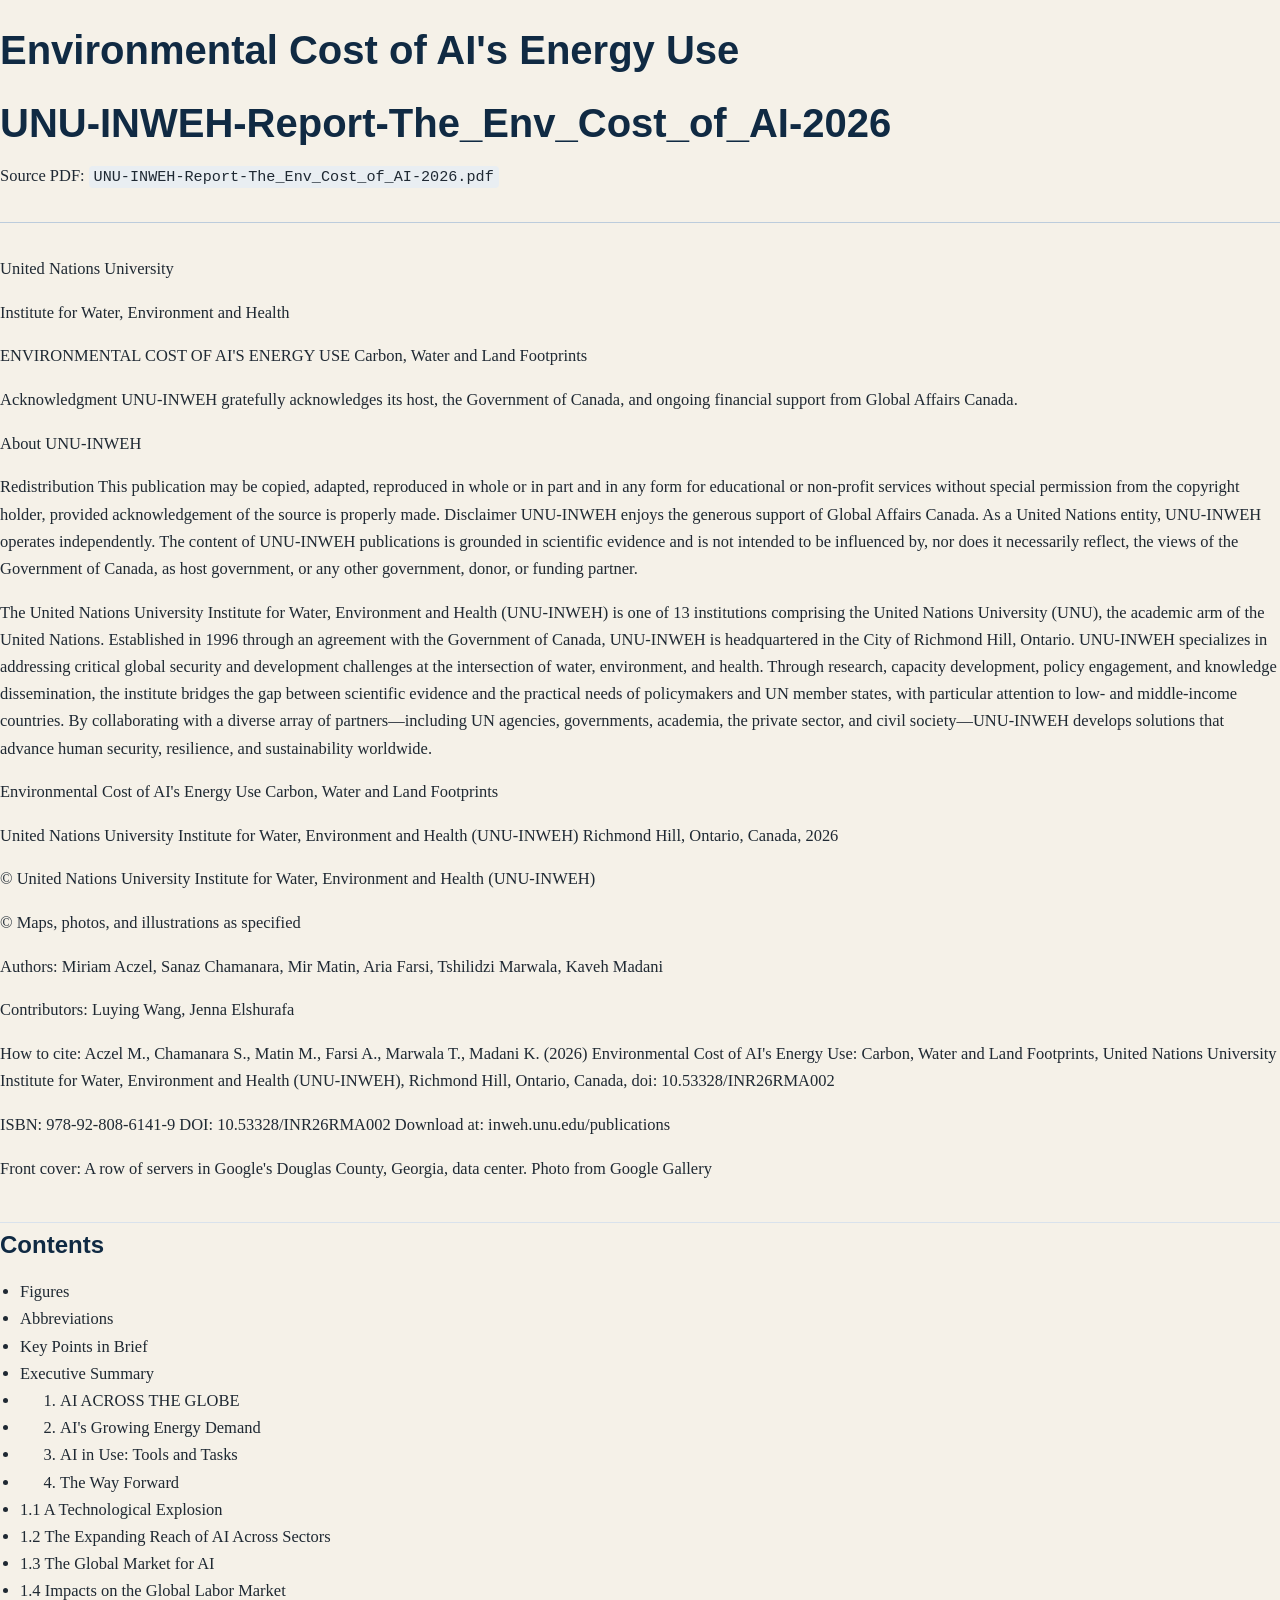
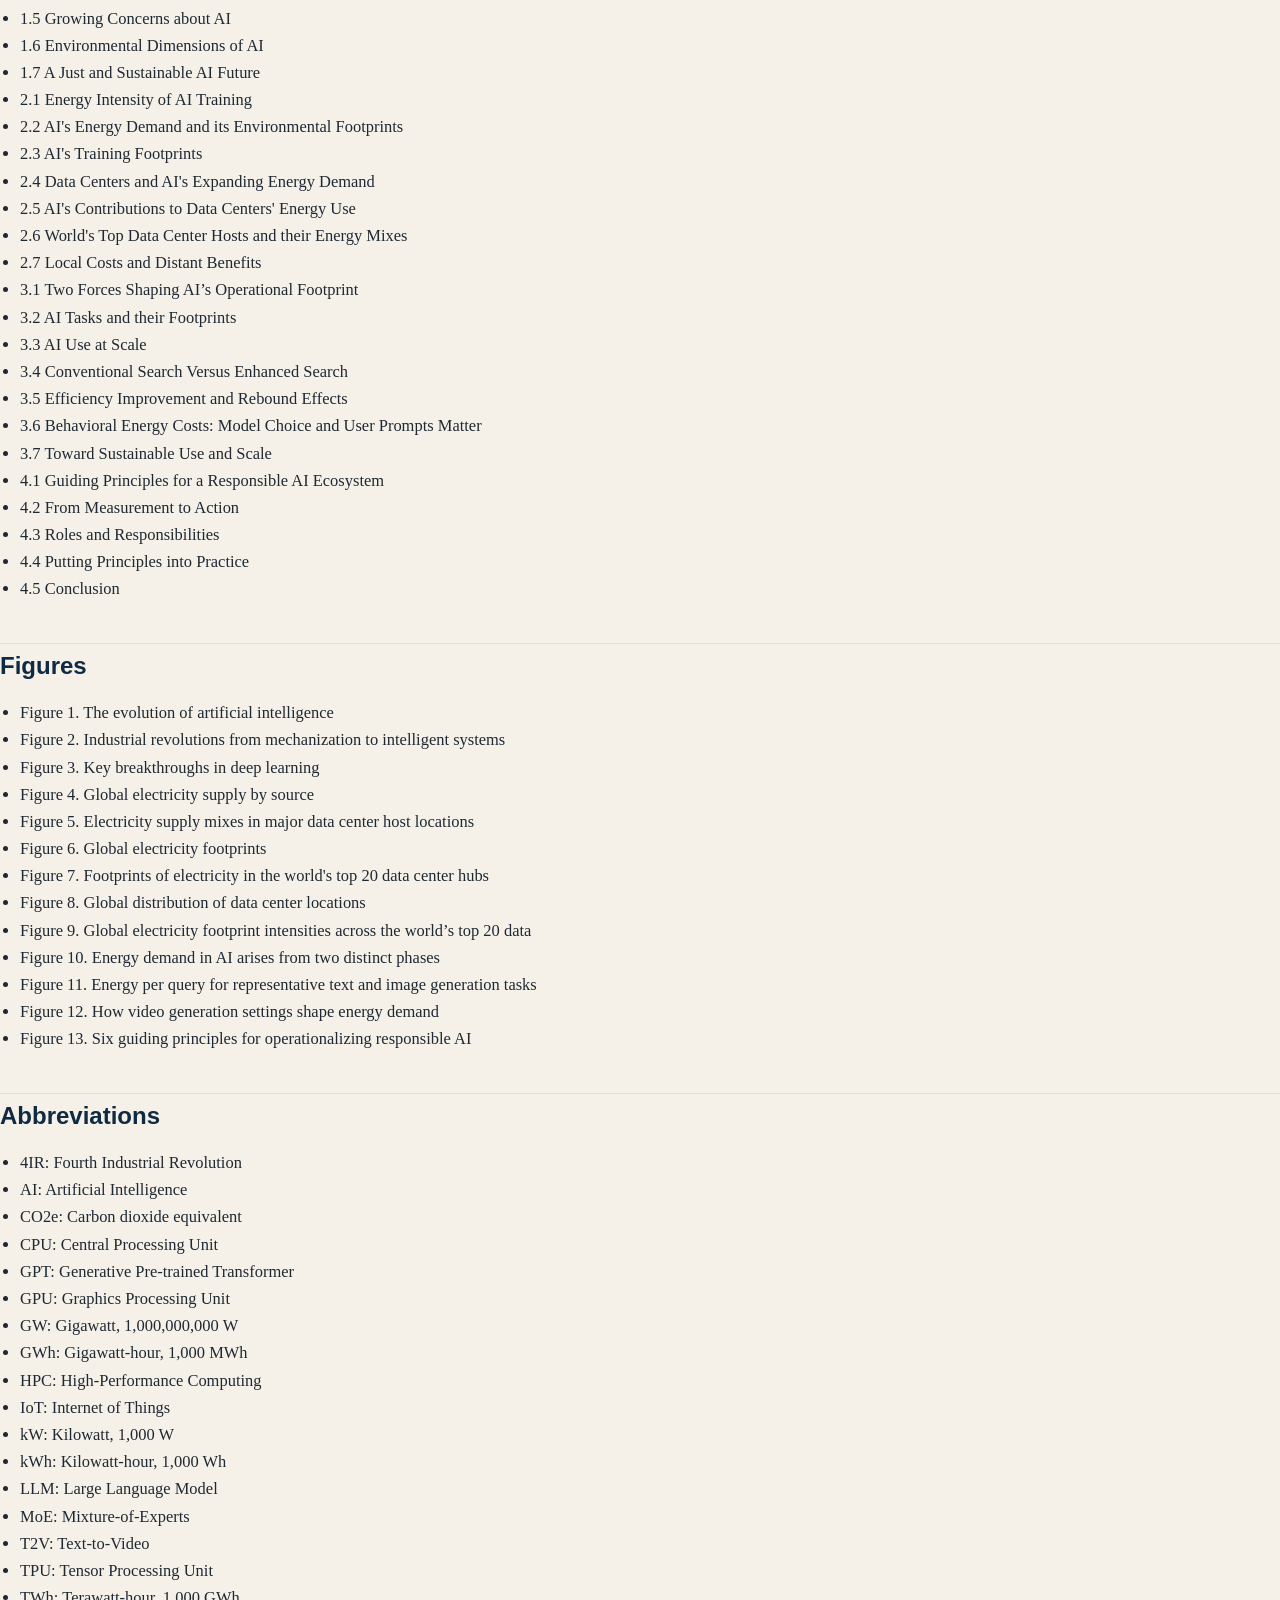
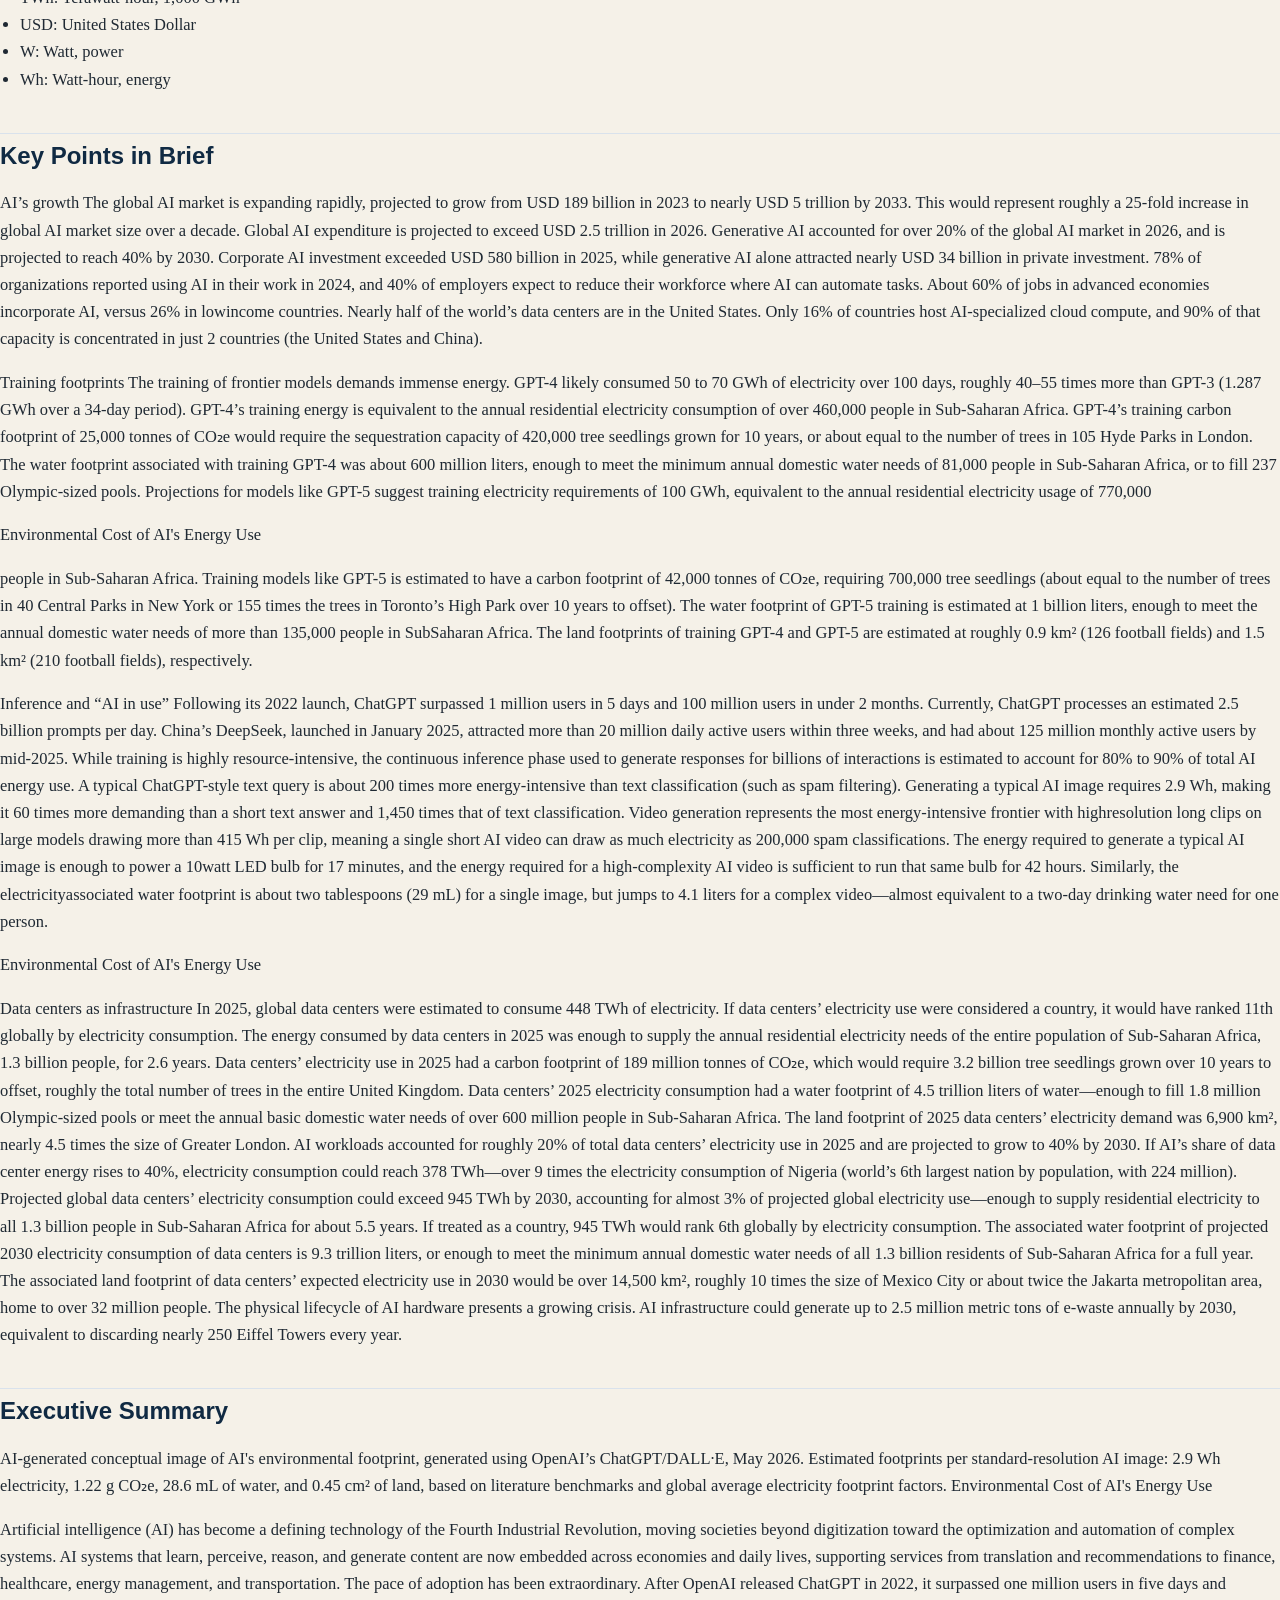
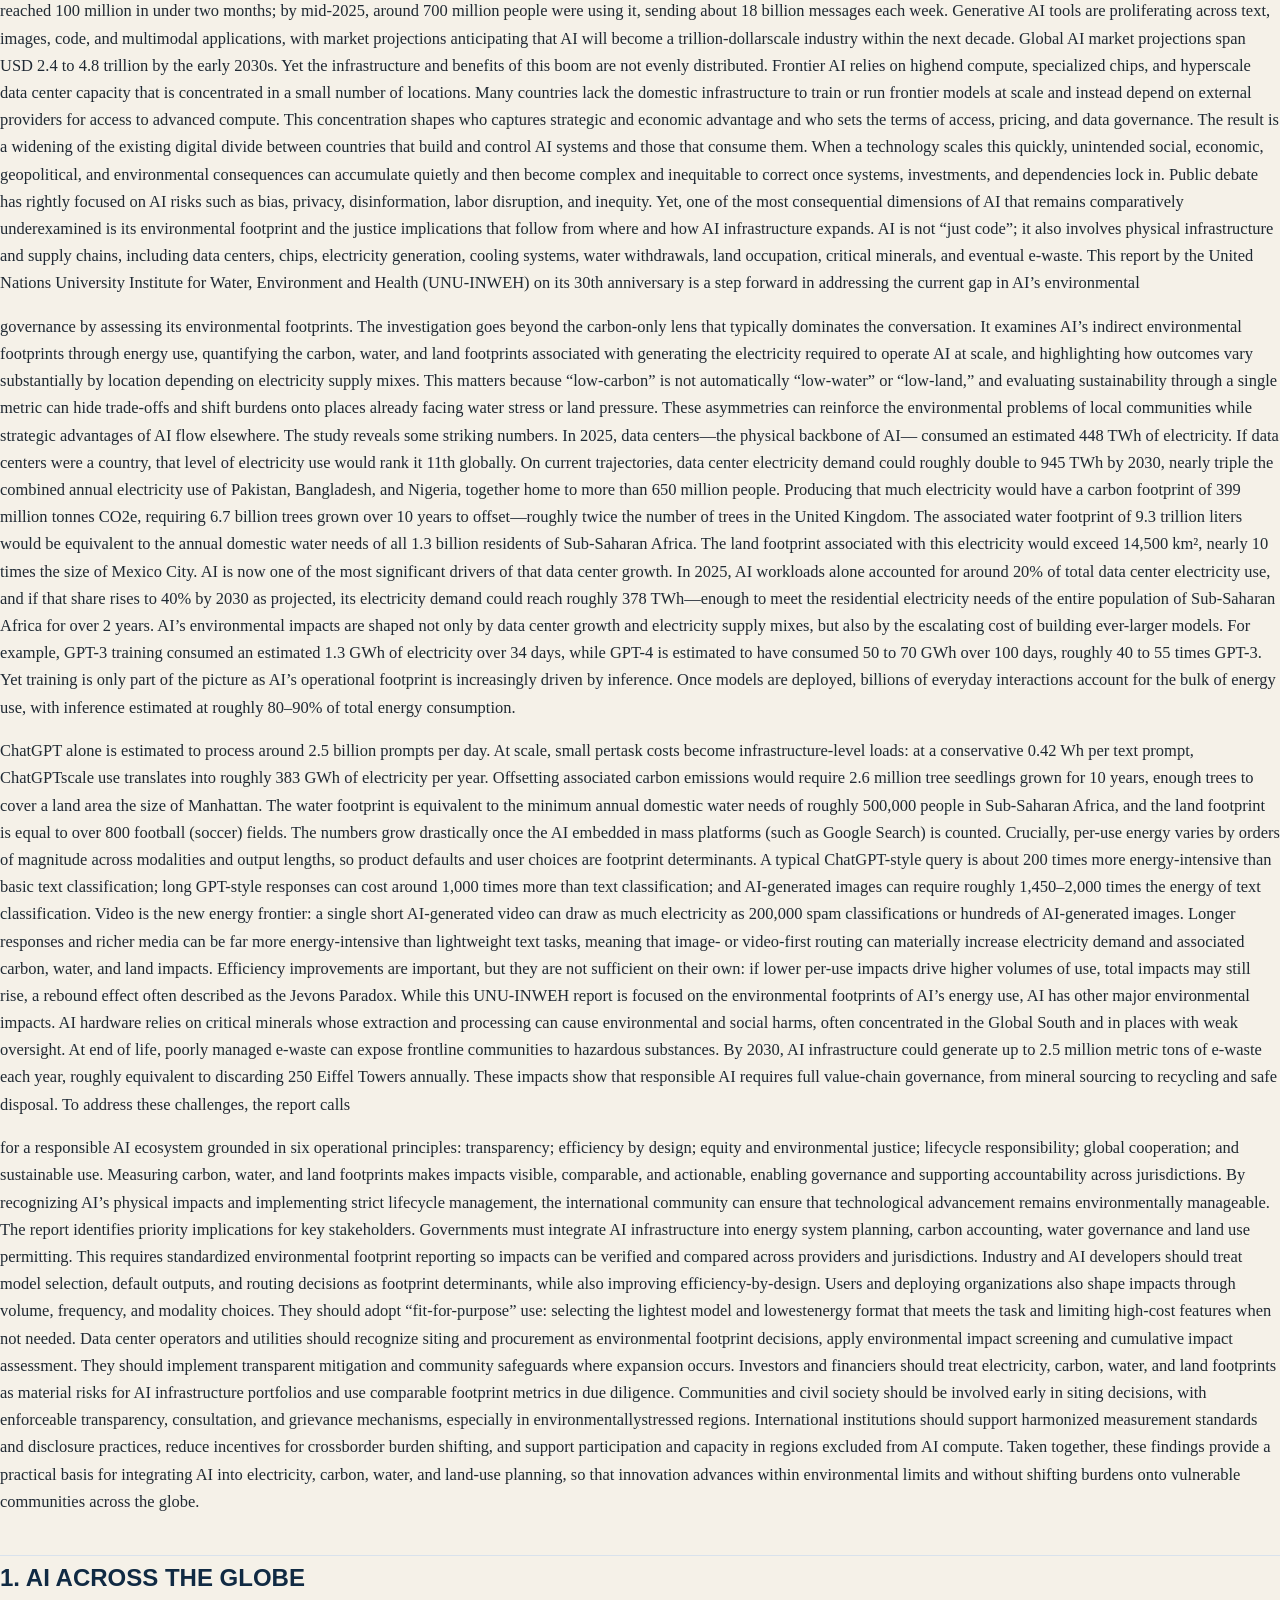
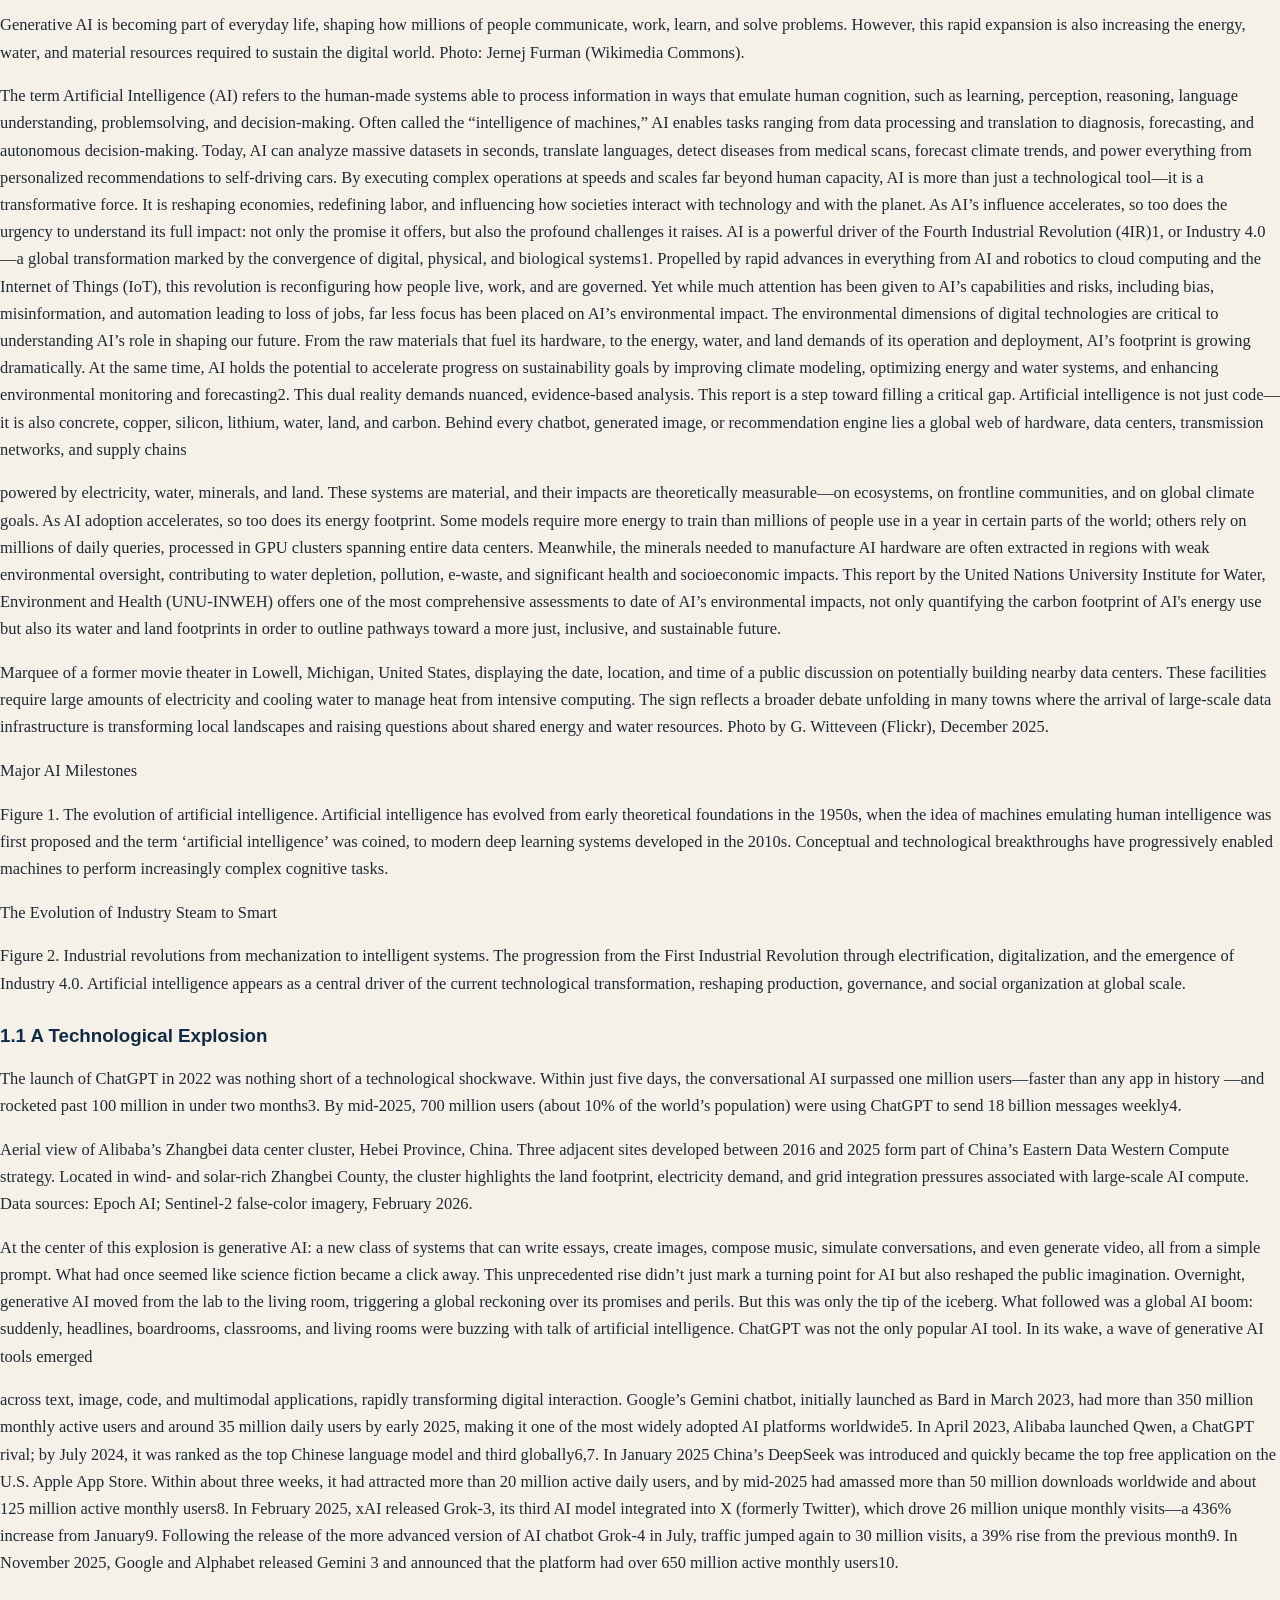
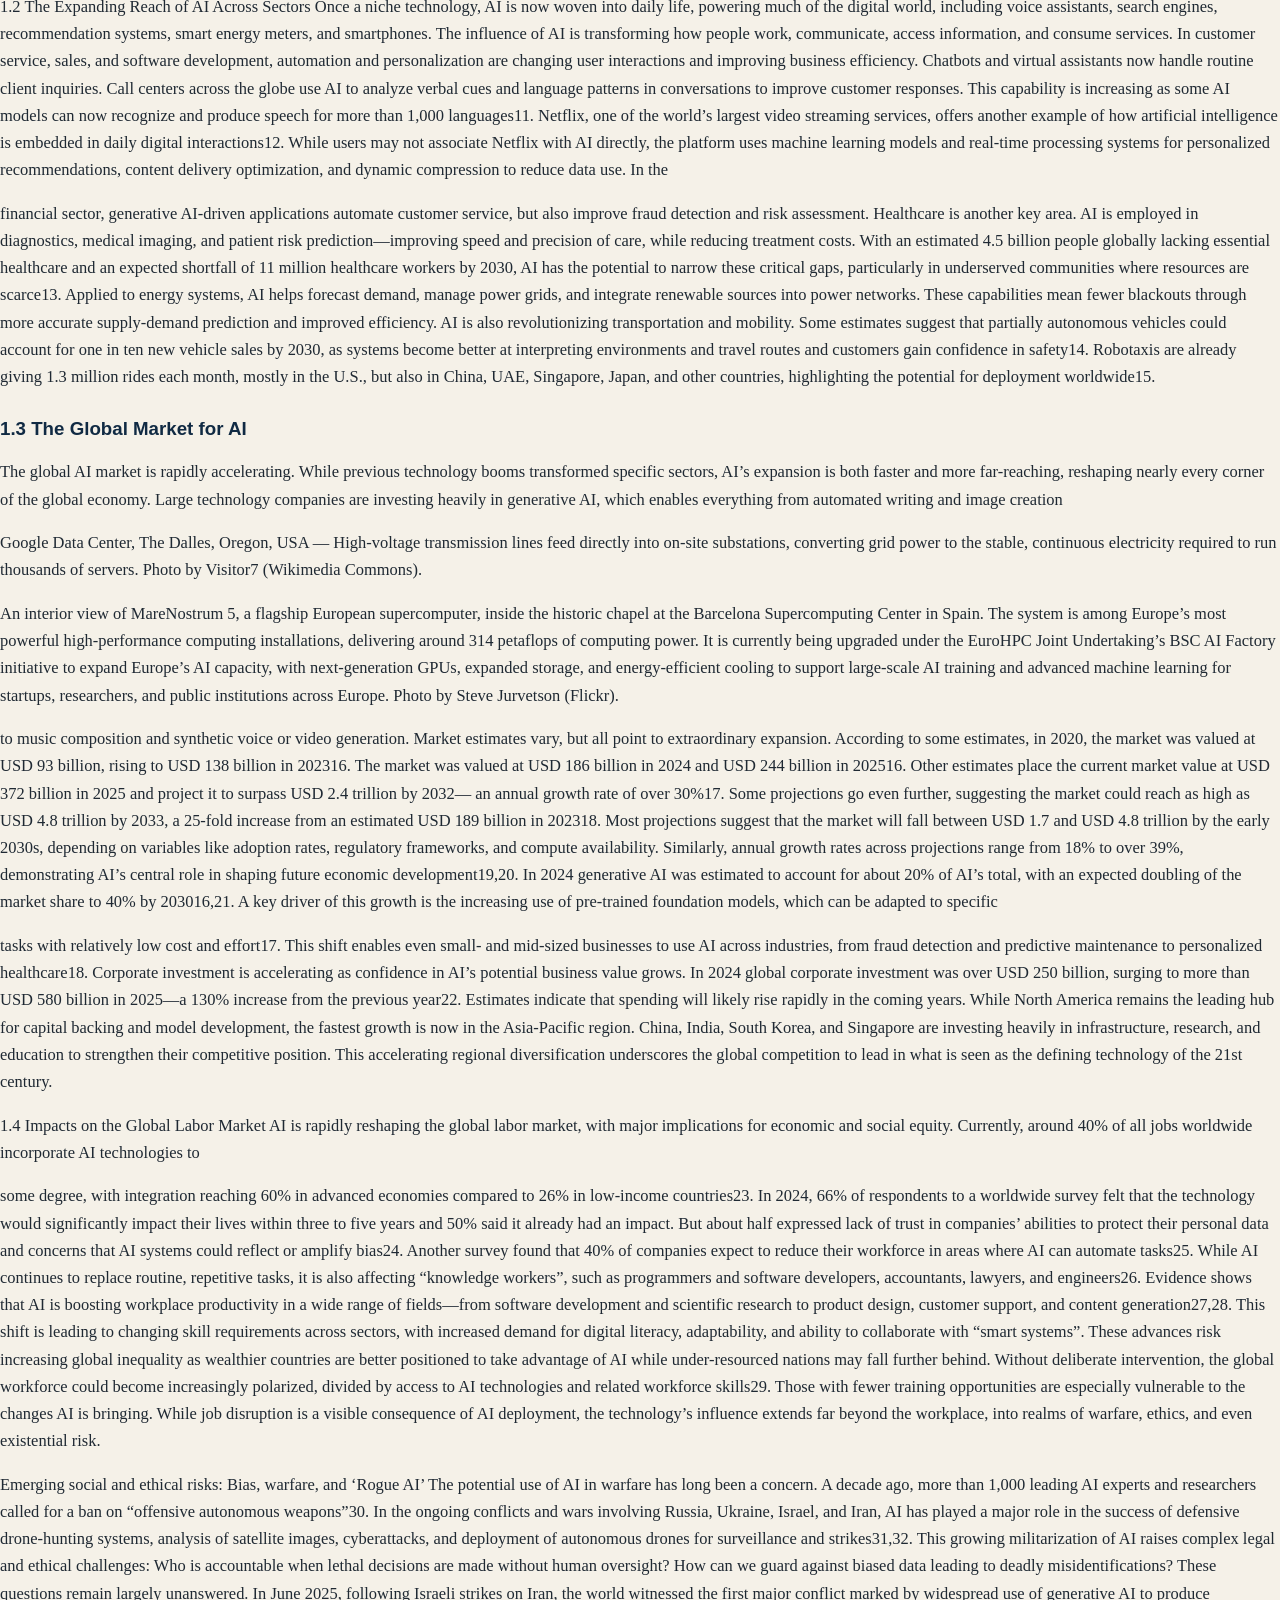
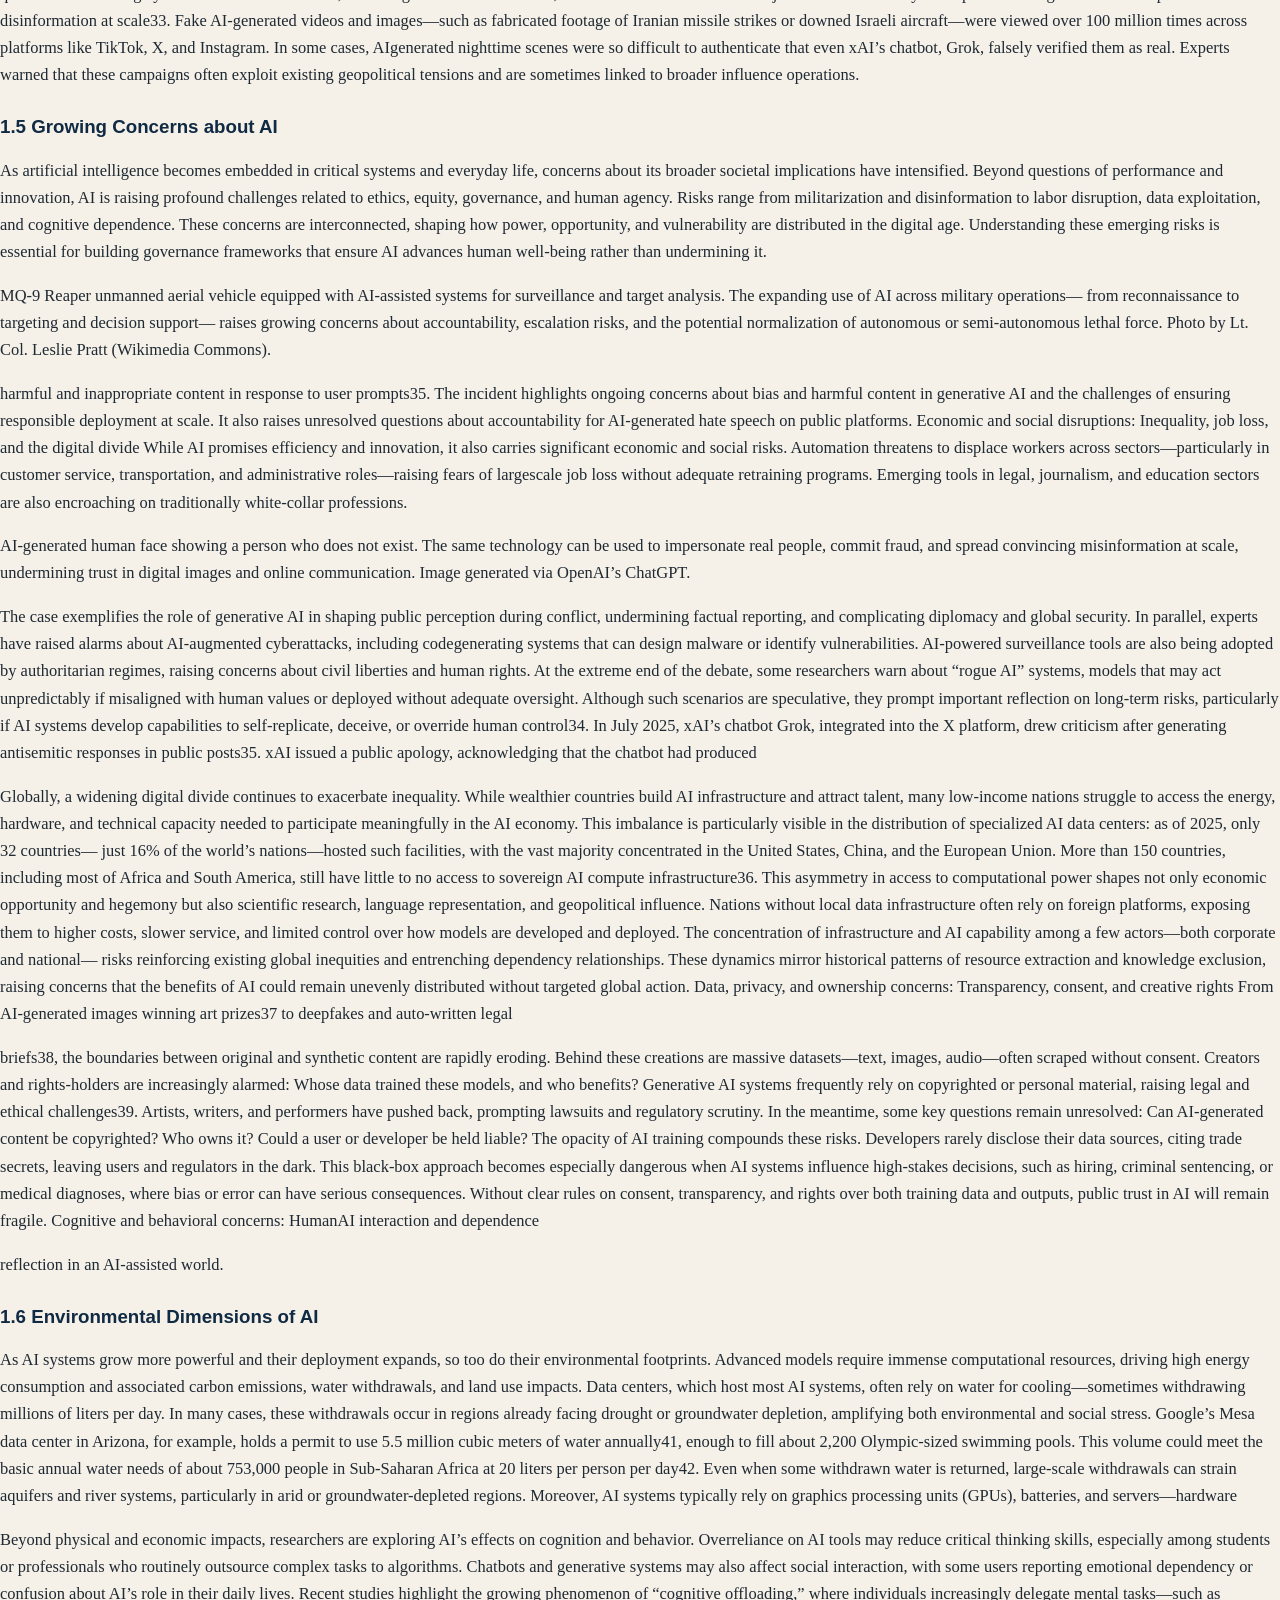
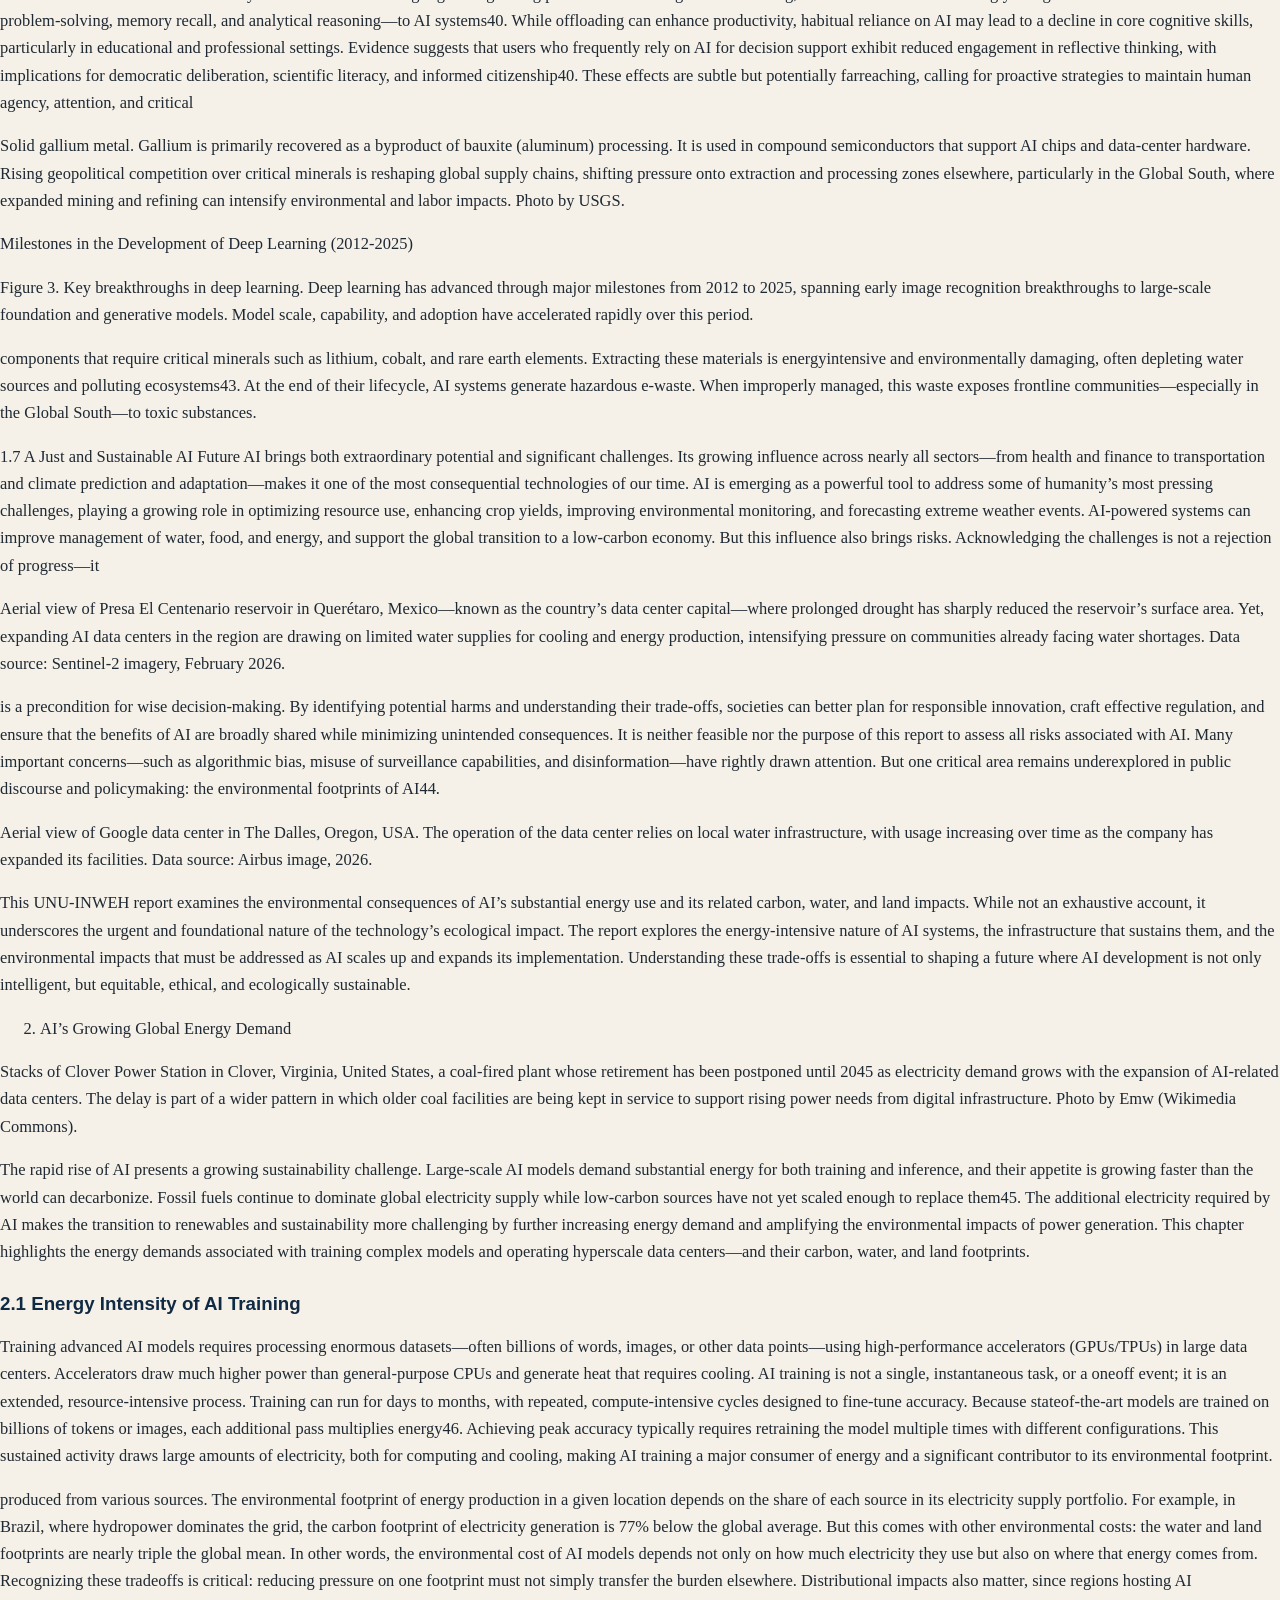
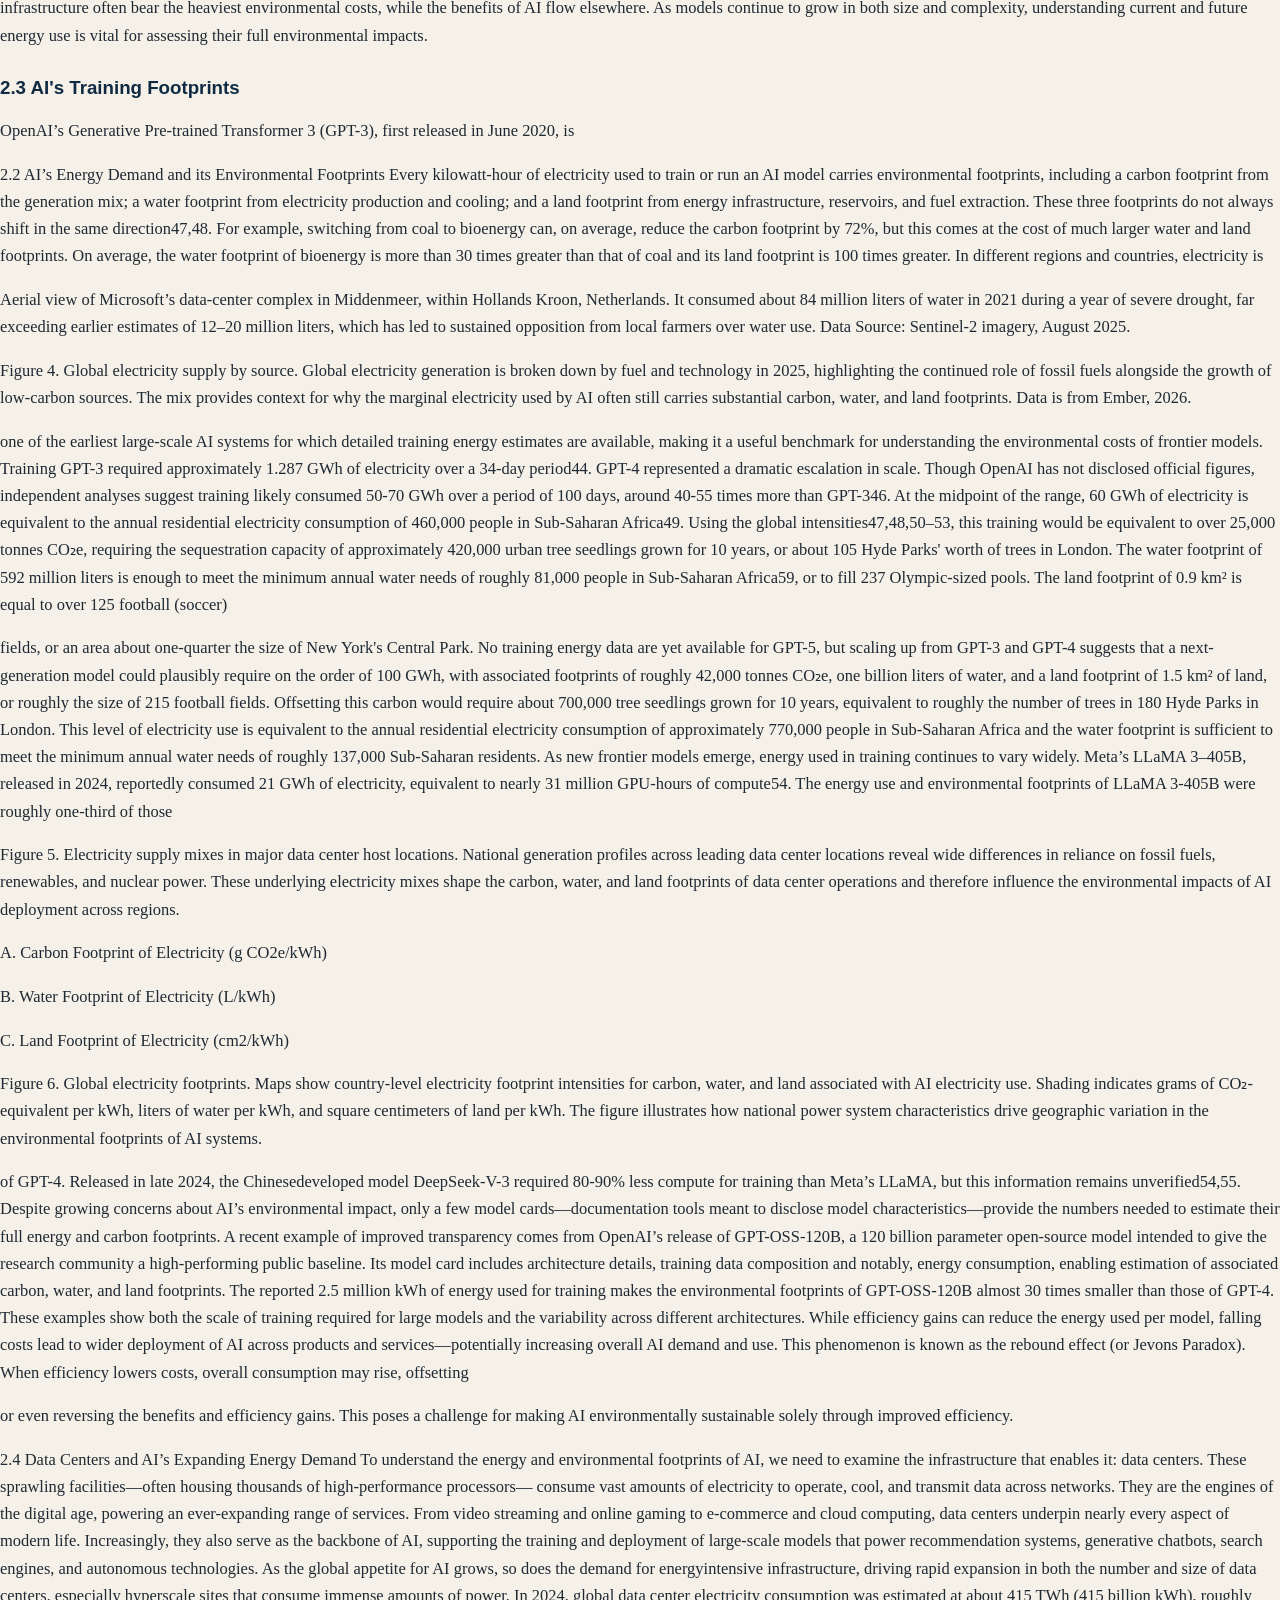
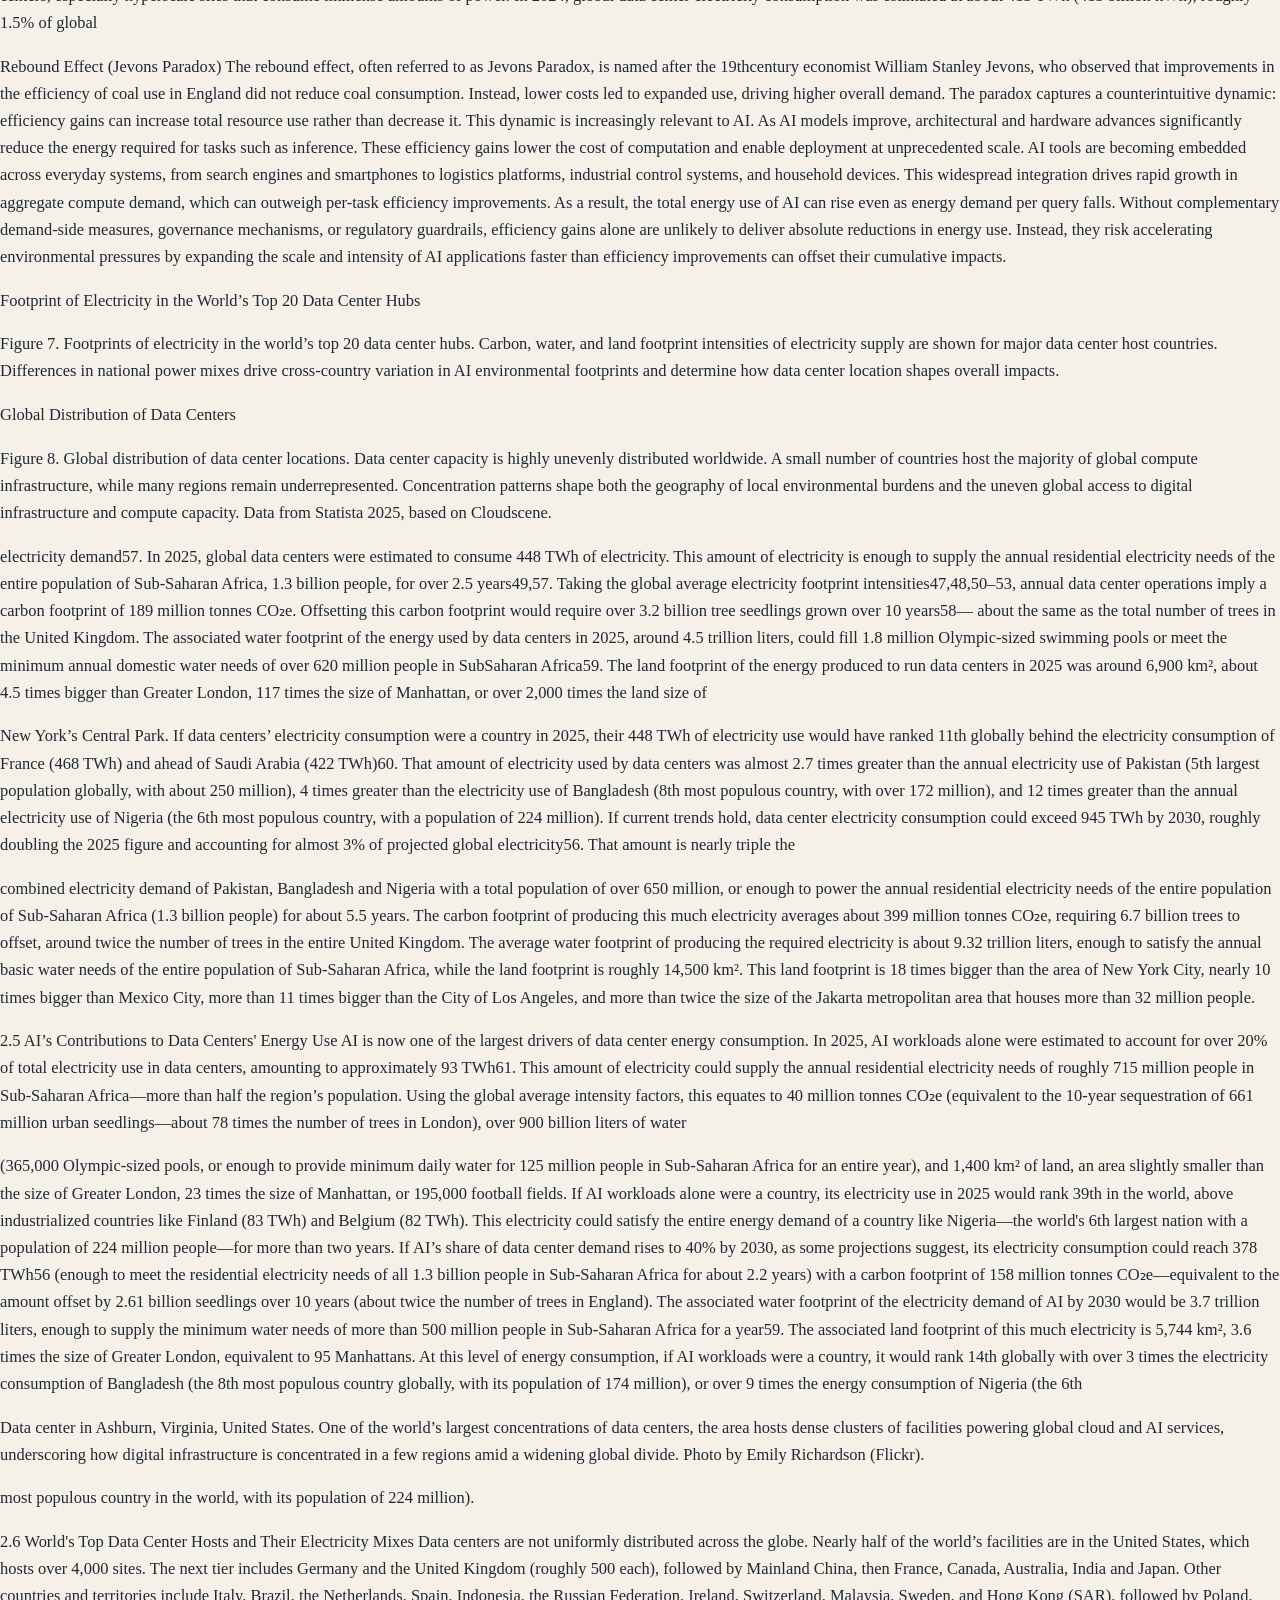
==== UNU-INWEH-Report-The_Env_Cost_of_AI-2026-clean.html @ 36d7ac4b "Add UNU-INWEH AI energy use report materials" ====
<!DOCTYPE html>
<html xmlns="http://www.w3.org/1999/xhtml" lang="" xml:lang="">
<head>
  <meta charset="utf-8" />
  <meta name="generator" content="pandoc" />
  <meta name="viewport" content="width=device-width, initial-scale=1.0, user-scalable=yes" />
  <title>Environmental Cost of AI's Energy Use</title>
  <style>
    /* Default styles provided by pandoc.
    ** See https://pandoc.org/MANUAL.html#variables-for-html for config info.
    */
    code{white-space: pre-wrap;}
    span.smallcaps{font-variant: small-caps;}
    div.columns{display: flex; gap: min(4vw, 1.5em);}
    div.column{flex: auto; overflow-x: auto;}
    div.hanging-indent{margin-left: 1.5em; text-indent: -1.5em;}
    /* The extra [class] is a hack that increases specificity enough to
       override a similar rule in reveal.js */
    ul.task-list[class]{list-style: none;}
    ul.task-list li input[type="checkbox"] {
      font-size: inherit;
      width: 0.8em;
      margin: 0 0.8em 0.2em -1.6em;
      vertical-align: middle;
    }
    .display.math{display: block; text-align: center; margin: 0.5rem auto;}
  </style>
  <link rel="stylesheet" href="report.css" />
  <meta name="viewport" content="width=device-width, initial-scale=1">
  <style>
  main {
    display: block;
  }
  </style>
</head>
<body>
<header id="title-block-header">
<h1 class="title">Environmental Cost of AI's Energy Use</h1>
</header>
<h1
id="unu-inweh-report-the_env_cost_of_ai-2026">UNU-INWEH-Report-The_Env_Cost_of_AI-2026</h1>
<p>Source PDF:
<code>UNU-INWEH-Report-The_Env_Cost_of_AI-2026.pdf</code></p>
<hr />
<p>United Nations University</p>
<p>Institute for Water, Environment and Health</p>
<p>ENVIRONMENTAL COST OF AI'S ENERGY USE Carbon, Water and Land
Footprints</p>
<p>Acknowledgment UNU-INWEH gratefully acknowledges its host, the
Government of Canada, and ongoing financial support from Global Affairs
Canada.</p>
<p>About UNU-INWEH</p>
<p>Redistribution This publication may be copied, adapted, reproduced in
whole or in part and in any form for educational or non-profit services
without special permission from the copyright holder, provided
acknowledgement of the source is properly made. Disclaimer UNU-INWEH
enjoys the generous support of Global Affairs Canada. As a United
Nations entity, UNU-INWEH operates independently. The content of
UNU-INWEH publications is grounded in scientific evidence and is not
intended to be influenced by, nor does it necessarily reflect, the views
of the Government of Canada, as host government, or any other
government, donor, or funding partner.</p>
<p>The United Nations University Institute for Water, Environment and
Health (UNU-INWEH) is one of 13 institutions comprising the United
Nations University (UNU), the academic arm of the United Nations.
Established in 1996 through an agreement with the Government of Canada,
UNU-INWEH is headquartered in the City of Richmond Hill, Ontario.
UNU-INWEH specializes in addressing critical global security and
development challenges at the intersection of water, environment, and
health. Through research, capacity development, policy engagement, and
knowledge dissemination, the institute bridges the gap between
scientific evidence and the practical needs of policymakers and UN
member states, with particular attention to low- and middle-income
countries. By collaborating with a diverse array of partners—including
UN agencies, governments, academia, the private sector, and civil
society—UNU-INWEH develops solutions that advance human security,
resilience, and sustainability worldwide.</p>
<p>Environmental Cost of AI's Energy Use Carbon, Water and Land
Footprints</p>
<p>United Nations University Institute for Water, Environment and Health
(UNU-INWEH) Richmond Hill, Ontario, Canada, 2026</p>
<p>© United Nations University Institute for Water, Environment and
Health (UNU-INWEH)</p>
<p>© Maps, photos, and illustrations as specified</p>
<p>Authors: Miriam Aczel, Sanaz Chamanara, Mir Matin, Aria Farsi,
Tshilidzi Marwala, Kaveh Madani</p>
<p>Contributors: Luying Wang, Jenna Elshurafa</p>
<p>How to cite: Aczel M., Chamanara S., Matin M., Farsi A., Marwala T.,
Madani K. (2026) Environmental Cost of AI's Energy Use: Carbon, Water
and Land Footprints, United Nations University Institute for Water,
Environment and Health (UNU-INWEH), Richmond Hill, Ontario, Canada, doi:
10.53328/INR26RMA002</p>
<p>ISBN: 978-92-808-6141-9 DOI: 10.53328/INR26RMA002 Download at:
inweh.unu.edu/publications</p>
<p>Front cover: A row of servers in Google's Douglas County, Georgia,
data center. Photo from Google Gallery</p>
<h2 id="contents">Contents</h2>
<ul>
<li>Figures</li>
<li>Abbreviations</li>
<li>Key Points in Brief</li>
<li>Executive Summary</li>
<li><ol type="1">
<li>AI ACROSS THE GLOBE</li>
</ol></li>
<li><ol start="2" type="1">
<li>AI's Growing Energy Demand</li>
</ol></li>
<li><ol start="3" type="1">
<li>AI in Use: Tools and Tasks</li>
</ol></li>
<li><ol start="4" type="1">
<li>The Way Forward</li>
</ol></li>
<li>1.1 A Technological Explosion</li>
<li>1.2 The Expanding Reach of AI Across Sectors</li>
<li>1.3 The Global Market for AI</li>
<li>1.4 Impacts on the Global Labor Market</li>
<li>1.5 Growing Concerns about AI</li>
<li>1.6 Environmental Dimensions of AI</li>
<li>1.7 A Just and Sustainable AI Future</li>
<li>2.1 Energy Intensity of AI Training</li>
<li>2.2 AI's Energy Demand and its Environmental Footprints</li>
<li>2.3 AI's Training Footprints</li>
<li>2.4 Data Centers and AI's Expanding Energy Demand</li>
<li>2.5 AI's Contributions to Data Centers' Energy Use</li>
<li>2.6 World's Top Data Center Hosts and their Energy Mixes</li>
<li>2.7 Local Costs and Distant Benefits</li>
<li>3.1 Two Forces Shaping AI’s Operational Footprint</li>
<li>3.2 AI Tasks and their Footprints</li>
<li>3.3 AI Use at Scale</li>
<li>3.4 Conventional Search Versus Enhanced Search</li>
<li>3.5 Efficiency Improvement and Rebound Effects</li>
<li>3.6 Behavioral Energy Costs: Model Choice and User Prompts
Matter</li>
<li>3.7 Toward Sustainable Use and Scale</li>
<li>4.1 Guiding Principles for a Responsible AI Ecosystem</li>
<li>4.2 From Measurement to Action</li>
<li>4.3 Roles and Responsibilities</li>
<li>4.4 Putting Principles into Practice</li>
<li>4.5 Conclusion</li>
</ul>
<h2 id="figures">Figures</h2>
<ul>
<li>Figure 1. The evolution of artificial intelligence</li>
<li>Figure 2. Industrial revolutions from mechanization to intelligent
systems</li>
<li>Figure 3. Key breakthroughs in deep learning</li>
<li>Figure 4. Global electricity supply by source</li>
<li>Figure 5. Electricity supply mixes in major data center host
locations</li>
<li>Figure 6. Global electricity footprints</li>
<li>Figure 7. Footprints of electricity in the world's top 20 data
center hubs</li>
<li>Figure 8. Global distribution of data center locations</li>
<li>Figure 9. Global electricity footprint intensities across the
world’s top 20 data</li>
<li>Figure 10. Energy demand in AI arises from two distinct phases</li>
<li>Figure 11. Energy per query for representative text and image
generation tasks</li>
<li>Figure 12. How video generation settings shape energy demand</li>
<li>Figure 13. Six guiding principles for operationalizing responsible
AI</li>
</ul>
<h2 id="abbreviations">Abbreviations</h2>
<ul>
<li>4IR: Fourth Industrial Revolution</li>
<li>AI: Artificial Intelligence</li>
<li>CO2e: Carbon dioxide equivalent</li>
<li>CPU: Central Processing Unit</li>
<li>GPT: Generative Pre-trained Transformer</li>
<li>GPU: Graphics Processing Unit</li>
<li>GW: Gigawatt, 1,000,000,000 W</li>
<li>GWh: Gigawatt-hour, 1,000 MWh</li>
<li>HPC: High-Performance Computing</li>
<li>IoT: Internet of Things</li>
<li>kW: Kilowatt, 1,000 W</li>
<li>kWh: Kilowatt-hour, 1,000 Wh</li>
<li>LLM: Large Language Model</li>
<li>MoE: Mixture-of-Experts</li>
<li>T2V: Text-to-Video</li>
<li>TPU: Tensor Processing Unit</li>
<li>TWh: Terawatt-hour, 1,000 GWh</li>
<li>USD: United States Dollar</li>
<li>W: Watt, power</li>
<li>Wh: Watt-hour, energy</li>
</ul>
<h2 id="key-points-in-brief">Key Points in Brief</h2>
<p>AI’s growth The global AI market is expanding rapidly, projected to
grow from USD 189 billion in 2023 to nearly USD 5 trillion by 2033. This
would represent roughly a 25-fold increase in global AI market size over
a decade. Global AI expenditure is projected to exceed USD 2.5 trillion
in 2026. Generative AI accounted for over 20% of the global AI market in
2026, and is projected to reach 40% by 2030. Corporate AI investment
exceeded USD 580 billion in 2025, while generative AI alone attracted
nearly USD 34 billion in private investment. 78% of organizations
reported using AI in their work in 2024, and 40% of employers expect to
reduce their workforce where AI can automate tasks. About 60% of jobs in
advanced economies incorporate AI, versus 26% in lowincome countries.
Nearly half of the world’s data centers are in the United States. Only
16% of countries host AI-specialized cloud compute, and 90% of that
capacity is concentrated in just 2 countries (the United States and
China).</p>
<p>Training footprints The training of frontier models demands immense
energy. GPT-4 likely consumed 50 to 70 GWh of electricity over 100 days,
roughly 40–55 times more than GPT-3 (1.287 GWh over a 34-day period).
GPT-4’s training energy is equivalent to the annual residential
electricity consumption of over 460,000 people in Sub-Saharan Africa.
GPT-4’s training carbon footprint of 25,000 tonnes of CO₂e would require
the sequestration capacity of 420,000 tree seedlings grown for 10 years,
or about equal to the number of trees in 105 Hyde Parks in London. The
water footprint associated with training GPT-4 was about 600 million
liters, enough to meet the minimum annual domestic water needs of 81,000
people in Sub-Saharan Africa, or to fill 237 Olympic-sized pools.
Projections for models like GPT-5 suggest training electricity
requirements of 100 GWh, equivalent to the annual residential
electricity usage of 770,000</p>
<p>Environmental Cost of AI's Energy Use</p>
<p>people in Sub-Saharan Africa. Training models like GPT-5 is estimated
to have a carbon footprint of 42,000 tonnes of CO₂e, requiring 700,000
tree seedlings (about equal to the number of trees in 40 Central Parks
in New York or 155 times the trees in Toronto’s High Park over 10 years
to offset). The water footprint of GPT-5 training is estimated at 1
billion liters, enough to meet the annual domestic water needs of more
than 135,000 people in SubSaharan Africa. The land footprints of
training GPT-4 and GPT-5 are estimated at roughly 0.9 km² (126 football
fields) and 1.5 km² (210 football fields), respectively.</p>
<p>Inference and “AI in use” Following its 2022 launch, ChatGPT
surpassed 1 million users in 5 days and 100 million users in under 2
months. Currently, ChatGPT processes an estimated 2.5 billion prompts
per day. China’s DeepSeek, launched in January 2025, attracted more than
20 million daily active users within three weeks, and had about 125
million monthly active users by mid-2025. While training is highly
resource-intensive, the continuous inference phase used to generate
responses for billions of interactions is estimated to account for 80%
to 90% of total AI energy use. A typical ChatGPT-style text query is
about 200 times more energy-intensive than text classification (such as
spam filtering). Generating a typical AI image requires 2.9 Wh, making
it 60 times more demanding than a short text answer and 1,450 times that
of text classification. Video generation represents the most
energy-intensive frontier with highresolution long clips on large models
drawing more than 415 Wh per clip, meaning a single short AI video can
draw as much electricity as 200,000 spam classifications. The energy
required to generate a typical AI image is enough to power a 10watt LED
bulb for 17 minutes, and the energy required for a high-complexity AI
video is sufficient to run that same bulb for 42 hours. Similarly, the
electricityassociated water footprint is about two tablespoons (29 mL)
for a single image, but jumps to 4.1 liters for a complex video—almost
equivalent to a two-day drinking water need for one person.</p>
<p>Environmental Cost of AI's Energy Use</p>
<p>Data centers as infrastructure In 2025, global data centers were
estimated to consume 448 TWh of electricity. If data centers’
electricity use were considered a country, it would have ranked 11th
globally by electricity consumption. The energy consumed by data centers
in 2025 was enough to supply the annual residential electricity needs of
the entire population of Sub-Saharan Africa, 1.3 billion people, for 2.6
years. Data centers’ electricity use in 2025 had a carbon footprint of
189 million tonnes of CO₂e, which would require 3.2 billion tree
seedlings grown over 10 years to offset, roughly the total number of
trees in the entire United Kingdom. Data centers’ 2025 electricity
consumption had a water footprint of 4.5 trillion liters of water—enough
to fill 1.8 million Olympic-sized pools or meet the annual basic
domestic water needs of over 600 million people in Sub-Saharan Africa.
The land footprint of 2025 data centers’ electricity demand was 6,900
km², nearly 4.5 times the size of Greater London. AI workloads accounted
for roughly 20% of total data centers’ electricity use in 2025 and are
projected to grow to 40% by 2030. If AI’s share of data center energy
rises to 40%, electricity consumption could reach 378 TWh—over 9 times
the electricity consumption of Nigeria (world’s 6th largest nation by
population, with 224 million). Projected global data centers’
electricity consumption could exceed 945 TWh by 2030, accounting for
almost 3% of projected global electricity use—enough to supply
residential electricity to all 1.3 billion people in Sub-Saharan Africa
for about 5.5 years. If treated as a country, 945 TWh would rank 6th
globally by electricity consumption. The associated water footprint of
projected 2030 electricity consumption of data centers is 9.3 trillion
liters, or enough to meet the minimum annual domestic water needs of all
1.3 billion residents of Sub-Saharan Africa for a full year. The
associated land footprint of data centers’ expected electricity use in
2030 would be over 14,500 km², roughly 10 times the size of Mexico City
or about twice the Jakarta metropolitan area, home to over 32 million
people. The physical lifecycle of AI hardware presents a growing crisis.
AI infrastructure could generate up to 2.5 million metric tons of
e-waste annually by 2030, equivalent to discarding nearly 250 Eiffel
Towers every year.</p>
<h2 id="executive-summary">Executive Summary</h2>
<p>AI-generated conceptual image of AI's environmental footprint,
generated using OpenAI’s ChatGPT/DALL·E, May 2026. Estimated footprints
per standard-resolution AI image: 2.9 Wh electricity, 1.22 g CO₂e, 28.6
mL of water, and 0.45 cm² of land, based on literature benchmarks and
global average electricity footprint factors. Environmental Cost of AI's
Energy Use</p>
<p>Artificial intelligence (AI) has become a defining technology of the
Fourth Industrial Revolution, moving societies beyond digitization
toward the optimization and automation of complex systems. AI systems
that learn, perceive, reason, and generate content are now embedded
across economies and daily lives, supporting services from translation
and recommendations to finance, healthcare, energy management, and
transportation. The pace of adoption has been extraordinary. After
OpenAI released ChatGPT in 2022, it surpassed one million users in five
days and reached 100 million in under two months; by mid-2025, around
700 million people were using it, sending about 18 billion messages each
week. Generative AI tools are proliferating across text, images, code,
and multimodal applications, with market projections anticipating that
AI will become a trillion-dollarscale industry within the next decade.
Global AI market projections span USD 2.4 to 4.8 trillion by the early
2030s. Yet the infrastructure and benefits of this boom are not evenly
distributed. Frontier AI relies on highend compute, specialized chips,
and hyperscale data center capacity that is concentrated in a small
number of locations. Many countries lack the domestic infrastructure to
train or run frontier models at scale and instead depend on external
providers for access to advanced compute. This concentration shapes who
captures strategic and economic advantage and who sets the terms of
access, pricing, and data governance. The result is a widening of the
existing digital divide between countries that build and control AI
systems and those that consume them. When a technology scales this
quickly, unintended social, economic, geopolitical, and environmental
consequences can accumulate quietly and then become complex and
inequitable to correct once systems, investments, and dependencies lock
in. Public debate has rightly focused on AI risks such as bias, privacy,
disinformation, labor disruption, and inequity. Yet, one of the most
consequential dimensions of AI that remains comparatively underexamined
is its environmental footprint and the justice implications that follow
from where and how AI infrastructure expands. AI is not “just code”; it
also involves physical infrastructure and supply chains, including data
centers, chips, electricity generation, cooling systems, water
withdrawals, land occupation, critical minerals, and eventual e-waste.
This report by the United Nations University Institute for Water,
Environment and Health (UNU-INWEH) on its 30th anniversary is a step
forward in addressing the current gap in AI’s environmental</p>
<p>governance by assessing its environmental footprints. The
investigation goes beyond the carbon-only lens that typically dominates
the conversation. It examines AI’s indirect environmental footprints
through energy use, quantifying the carbon, water, and land footprints
associated with generating the electricity required to operate AI at
scale, and highlighting how outcomes vary substantially by location
depending on electricity supply mixes. This matters because “low-carbon”
is not automatically “low-water” or “low-land,” and evaluating
sustainability through a single metric can hide trade-offs and shift
burdens onto places already facing water stress or land pressure. These
asymmetries can reinforce the environmental problems of local
communities while strategic advantages of AI flow elsewhere. The study
reveals some striking numbers. In 2025, data centers—the physical
backbone of AI— consumed an estimated 448 TWh of electricity. If data
centers were a country, that level of electricity use would rank it 11th
globally. On current trajectories, data center electricity demand could
roughly double to 945 TWh by 2030, nearly triple the combined annual
electricity use of Pakistan, Bangladesh, and Nigeria, together home to
more than 650 million people. Producing that much electricity would have
a carbon footprint of 399 million tonnes CO2e, requiring 6.7 billion
trees grown over 10 years to offset—roughly twice the number of trees in
the United Kingdom. The associated water footprint of 9.3 trillion
liters would be equivalent to the annual domestic water needs of all 1.3
billion residents of Sub-Saharan Africa. The land footprint associated
with this electricity would exceed 14,500 km², nearly 10 times the size
of Mexico City. AI is now one of the most significant drivers of that
data center growth. In 2025, AI workloads alone accounted for around 20%
of total data center electricity use, and if that share rises to 40% by
2030 as projected, its electricity demand could reach roughly 378
TWh—enough to meet the residential electricity needs of the entire
population of Sub-Saharan Africa for over 2 years. AI’s environmental
impacts are shaped not only by data center growth and electricity supply
mixes, but also by the escalating cost of building ever-larger models.
For example, GPT-3 training consumed an estimated 1.3 GWh of electricity
over 34 days, while GPT-4 is estimated to have consumed 50 to 70 GWh
over 100 days, roughly 40 to 55 times GPT-3. Yet training is only part
of the picture as AI’s operational footprint is increasingly driven by
inference. Once models are deployed, billions of everyday interactions
account for the bulk of energy use, with inference estimated at roughly
80–90% of total energy consumption.</p>
<p>ChatGPT alone is estimated to process around 2.5 billion prompts per
day. At scale, small pertask costs become infrastructure-level loads: at
a conservative 0.42 Wh per text prompt, ChatGPTscale use translates into
roughly 383 GWh of electricity per year. Offsetting associated carbon
emissions would require 2.6 million tree seedlings grown for 10 years,
enough trees to cover a land area the size of Manhattan. The water
footprint is equivalent to the minimum annual domestic water needs of
roughly 500,000 people in Sub-Saharan Africa, and the land footprint is
equal to over 800 football (soccer) fields. The numbers grow drastically
once the AI embedded in mass platforms (such as Google Search) is
counted. Crucially, per-use energy varies by orders of magnitude across
modalities and output lengths, so product defaults and user choices are
footprint determinants. A typical ChatGPT-style query is about 200 times
more energy-intensive than basic text classification; long GPT-style
responses can cost around 1,000 times more than text classification; and
AI-generated images can require roughly 1,450–2,000 times the energy of
text classification. Video is the new energy frontier: a single short
AI-generated video can draw as much electricity as 200,000 spam
classifications or hundreds of AI-generated images. Longer responses and
richer media can be far more energy-intensive than lightweight text
tasks, meaning that image- or video-first routing can materially
increase electricity demand and associated carbon, water, and land
impacts. Efficiency improvements are important, but they are not
sufficient on their own: if lower per-use impacts drive higher volumes
of use, total impacts may still rise, a rebound effect often described
as the Jevons Paradox. While this UNU-INWEH report is focused on the
environmental footprints of AI’s energy use, AI has other major
environmental impacts. AI hardware relies on critical minerals whose
extraction and processing can cause environmental and social harms,
often concentrated in the Global South and in places with weak
oversight. At end of life, poorly managed e-waste can expose frontline
communities to hazardous substances. By 2030, AI infrastructure could
generate up to 2.5 million metric tons of e-waste each year, roughly
equivalent to discarding 250 Eiffel Towers annually. These impacts show
that responsible AI requires full value-chain governance, from mineral
sourcing to recycling and safe disposal. To address these challenges,
the report calls</p>
<p>for a responsible AI ecosystem grounded in six operational
principles: transparency; efficiency by design; equity and environmental
justice; lifecycle responsibility; global cooperation; and sustainable
use. Measuring carbon, water, and land footprints makes impacts visible,
comparable, and actionable, enabling governance and supporting
accountability across jurisdictions. By recognizing AI’s physical
impacts and implementing strict lifecycle management, the international
community can ensure that technological advancement remains
environmentally manageable. The report identifies priority implications
for key stakeholders. Governments must integrate AI infrastructure into
energy system planning, carbon accounting, water governance and land use
permitting. This requires standardized environmental footprint reporting
so impacts can be verified and compared across providers and
jurisdictions. Industry and AI developers should treat model selection,
default outputs, and routing decisions as footprint determinants, while
also improving efficiency-by-design. Users and deploying organizations
also shape impacts through volume, frequency, and modality choices. They
should adopt “fit-for-purpose” use: selecting the lightest model and
lowestenergy format that meets the task and limiting high-cost features
when not needed. Data center operators and utilities should recognize
siting and procurement as environmental footprint decisions, apply
environmental impact screening and cumulative impact assessment. They
should implement transparent mitigation and community safeguards where
expansion occurs. Investors and financiers should treat electricity,
carbon, water, and land footprints as material risks for AI
infrastructure portfolios and use comparable footprint metrics in due
diligence. Communities and civil society should be involved early in
siting decisions, with enforceable transparency, consultation, and
grievance mechanisms, especially in environmentallystressed regions.
International institutions should support harmonized measurement
standards and disclosure practices, reduce incentives for crossborder
burden shifting, and support participation and capacity in regions
excluded from AI compute. Taken together, these findings provide a
practical basis for integrating AI into electricity, carbon, water, and
land-use planning, so that innovation advances within environmental
limits and without shifting burdens onto vulnerable communities across
the globe.</p>
<h2 id="1-ai-across-the-globe">1. AI ACROSS THE GLOBE</h2>
<p>Generative AI is becoming part of everyday life, shaping how millions
of people communicate, work, learn, and solve problems. However, this
rapid expansion is also increasing the energy, water, and material
resources required to sustain the digital world. Photo: Jernej Furman
(Wikimedia Commons).</p>
<p>The term Artificial Intelligence (AI) refers to the human-made
systems able to process information in ways that emulate human
cognition, such as learning, perception, reasoning, language
understanding, problemsolving, and decision-making. Often called the
“intelligence of machines,” AI enables tasks ranging from data
processing and translation to diagnosis, forecasting, and autonomous
decision-making. Today, AI can analyze massive datasets in seconds,
translate languages, detect diseases from medical scans, forecast
climate trends, and power everything from personalized recommendations
to self-driving cars. By executing complex operations at speeds and
scales far beyond human capacity, AI is more than just a technological
tool—it is a transformative force. It is reshaping economies, redefining
labor, and influencing how societies interact with technology and with
the planet. As AI’s influence accelerates, so too does the urgency to
understand its full impact: not only the promise it offers, but also the
profound challenges it raises. AI is a powerful driver of the Fourth
Industrial Revolution (4IR)1, or Industry 4.0—a global transformation
marked by the convergence of digital, physical, and biological systems1.
Propelled by rapid advances in everything from AI and robotics to cloud
computing and the Internet of Things (IoT), this revolution is
reconfiguring how people live, work, and are governed. Yet while much
attention has been given to AI’s capabilities and risks, including bias,
misinformation, and automation leading to loss of jobs, far less focus
has been placed on AI’s environmental impact. The environmental
dimensions of digital technologies are critical to understanding AI’s
role in shaping our future. From the raw materials that fuel its
hardware, to the energy, water, and land demands of its operation and
deployment, AI’s footprint is growing dramatically. At the same time, AI
holds the potential to accelerate progress on sustainability goals by
improving climate modeling, optimizing energy and water systems, and
enhancing environmental monitoring and forecasting2. This dual reality
demands nuanced, evidence-based analysis. This report is a step toward
filling a critical gap. Artificial intelligence is not just code— it is
also concrete, copper, silicon, lithium, water, land, and carbon. Behind
every chatbot, generated image, or recommendation engine lies a global
web of hardware, data centers, transmission networks, and supply
chains</p>
<p>powered by electricity, water, minerals, and land. These systems are
material, and their impacts are theoretically measurable—on ecosystems,
on frontline communities, and on global climate goals. As AI adoption
accelerates, so too does its energy footprint. Some models require more
energy to train than millions of people use in a year in certain parts
of the world; others rely on millions of daily queries, processed in GPU
clusters spanning entire data centers. Meanwhile, the minerals needed to
manufacture AI hardware are often extracted in regions with weak
environmental oversight, contributing to water depletion, pollution,
e-waste, and significant health and socioeconomic impacts. This report
by the United Nations University Institute for Water, Environment and
Health (UNU-INWEH) offers one of the most comprehensive assessments to
date of AI’s environmental impacts, not only quantifying the carbon
footprint of AI's energy use but also its water and land footprints in
order to outline pathways toward a more just, inclusive, and sustainable
future.</p>
<p>Marquee of a former movie theater in Lowell, Michigan, United States,
displaying the date, location, and time of a public discussion on
potentially building nearby data centers. These facilities require large
amounts of electricity and cooling water to manage heat from intensive
computing. The sign reflects a broader debate unfolding in many towns
where the arrival of large-scale data infrastructure is transforming
local landscapes and raising questions about shared energy and water
resources. Photo by G. Witteveen (Flickr), December 2025.</p>
<p>Major AI Milestones</p>
<p>Figure 1. The evolution of artificial intelligence. Artificial
intelligence has evolved from early theoretical foundations in the
1950s, when the idea of machines emulating human intelligence was first
proposed and the term ‘artificial intelligence’ was coined, to modern
deep learning systems developed in the 2010s. Conceptual and
technological breakthroughs have progressively enabled machines to
perform increasingly complex cognitive tasks.</p>
<p>The Evolution of Industry Steam to Smart</p>
<p>Figure 2. Industrial revolutions from mechanization to intelligent
systems. The progression from the First Industrial Revolution through
electrification, digitalization, and the emergence of Industry 4.0.
Artificial intelligence appears as a central driver of the current
technological transformation, reshaping production, governance, and
social organization at global scale.</p>
<h3 id="11-a-technological-explosion">1.1 A Technological Explosion</h3>
<p>The launch of ChatGPT in 2022 was nothing short of a technological
shockwave. Within just five days, the conversational AI surpassed one
million users—faster than any app in history —and rocketed past 100
million in under two months3. By mid-2025, 700 million users (about 10%
of the world’s population) were using ChatGPT to send 18 billion
messages weekly4.</p>
<p>Aerial view of Alibaba’s Zhangbei data center cluster, Hebei
Province, China. Three adjacent sites developed between 2016 and 2025
form part of China’s Eastern Data Western Compute strategy. Located in
wind- and solar-rich Zhangbei County, the cluster highlights the land
footprint, electricity demand, and grid integration pressures associated
with large-scale AI compute. Data sources: Epoch AI; Sentinel-2
false-color imagery, February 2026.</p>
<p>At the center of this explosion is generative AI: a new class of
systems that can write essays, create images, compose music, simulate
conversations, and even generate video, all from a simple prompt. What
had once seemed like science fiction became a click away. This
unprecedented rise didn’t just mark a turning point for AI but also
reshaped the public imagination. Overnight, generative AI moved from the
lab to the living room, triggering a global reckoning over its promises
and perils. But this was only the tip of the iceberg. What followed was
a global AI boom: suddenly, headlines, boardrooms, classrooms, and
living rooms were buzzing with talk of artificial intelligence. ChatGPT
was not the only popular AI tool. In its wake, a wave of generative AI
tools emerged</p>
<p>across text, image, code, and multimodal applications, rapidly
transforming digital interaction. Google’s Gemini chatbot, initially
launched as Bard in March 2023, had more than 350 million monthly active
users and around 35 million daily users by early 2025, making it one of
the most widely adopted AI platforms worldwide5. In April 2023, Alibaba
launched Qwen, a ChatGPT rival; by July 2024, it was ranked as the top
Chinese language model and third globally6,7. In January 2025 China’s
DeepSeek was introduced and quickly became the top free application on
the U.S. Apple App Store. Within about three weeks, it had attracted
more than 20 million active daily users, and by mid-2025 had amassed
more than 50 million downloads worldwide and about 125 million active
monthly users8. In February 2025, xAI released Grok-3, its third AI
model integrated into X (formerly Twitter), which drove 26 million
unique monthly visits—a 436% increase from January9. Following the
release of the more advanced version of AI chatbot Grok-4 in July,
traffic jumped again to 30 million visits, a 39% rise from the previous
month9. In November 2025, Google and Alphabet released Gemini 3 and
announced that the platform had over 650 million active monthly
users10.</p>
<p>1.2 The Expanding Reach of AI Across Sectors Once a niche technology,
AI is now woven into daily life, powering much of the digital world,
including voice assistants, search engines, recommendation systems,
smart energy meters, and smartphones. The influence of AI is
transforming how people work, communicate, access information, and
consume services. In customer service, sales, and software development,
automation and personalization are changing user interactions and
improving business efficiency. Chatbots and virtual assistants now
handle routine client inquiries. Call centers across the globe use AI to
analyze verbal cues and language patterns in conversations to improve
customer responses. This capability is increasing as some AI models can
now recognize and produce speech for more than 1,000 languages11.
Netflix, one of the world’s largest video streaming services, offers
another example of how artificial intelligence is embedded in daily
digital interactions12. While users may not associate Netflix with AI
directly, the platform uses machine learning models and real-time
processing systems for personalized recommendations, content delivery
optimization, and dynamic compression to reduce data use. In the</p>
<p>financial sector, generative AI-driven applications automate customer
service, but also improve fraud detection and risk assessment.
Healthcare is another key area. AI is employed in diagnostics, medical
imaging, and patient risk prediction—improving speed and precision of
care, while reducing treatment costs. With an estimated 4.5 billion
people globally lacking essential healthcare and an expected shortfall
of 11 million healthcare workers by 2030, AI has the potential to narrow
these critical gaps, particularly in underserved communities where
resources are scarce13. Applied to energy systems, AI helps forecast
demand, manage power grids, and integrate renewable sources into power
networks. These capabilities mean fewer blackouts through more accurate
supply-demand prediction and improved efficiency. AI is also
revolutionizing transportation and mobility. Some estimates suggest that
partially autonomous vehicles could account for one in ten new vehicle
sales by 2030, as systems become better at interpreting environments and
travel routes and customers gain confidence in safety14. Robotaxis are
already giving 1.3 million rides each month, mostly in the U.S., but
also in China, UAE, Singapore, Japan, and other countries, highlighting
the potential for deployment worldwide15.</p>
<h3 id="13-the-global-market-for-ai">1.3 The Global Market for AI</h3>
<p>The global AI market is rapidly accelerating. While previous
technology booms transformed specific sectors, AI’s expansion is both
faster and more far-reaching, reshaping nearly every corner of the
global economy. Large technology companies are investing heavily in
generative AI, which enables everything from automated writing and image
creation</p>
<p>Google Data Center, The Dalles, Oregon, USA — High-voltage
transmission lines feed directly into on-site substations, converting
grid power to the stable, continuous electricity required to run
thousands of servers. Photo by Visitor7 (Wikimedia Commons).</p>
<p>An interior view of MareNostrum 5, a flagship European supercomputer,
inside the historic chapel at the Barcelona Supercomputing Center in
Spain. The system is among Europe’s most powerful high-performance
computing installations, delivering around 314 petaflops of computing
power. It is currently being upgraded under the EuroHPC Joint
Undertaking’s BSC AI Factory initiative to expand Europe’s AI capacity,
with next-generation GPUs, expanded storage, and energy-efficient
cooling to support large-scale AI training and advanced machine learning
for startups, researchers, and public institutions across Europe. Photo
by Steve Jurvetson (Flickr).</p>
<p>to music composition and synthetic voice or video generation. Market
estimates vary, but all point to extraordinary expansion. According to
some estimates, in 2020, the market was valued at USD 93 billion, rising
to USD 138 billion in 202316. The market was valued at USD 186 billion
in 2024 and USD 244 billion in 202516. Other estimates place the current
market value at USD 372 billion in 2025 and project it to surpass USD
2.4 trillion by 2032— an annual growth rate of over 30%17. Some
projections go even further, suggesting the market could reach as high
as USD 4.8 trillion by 2033, a 25-fold increase from an estimated USD
189 billion in 202318. Most projections suggest that the market will
fall between USD 1.7 and USD 4.8 trillion by the early 2030s, depending
on variables like adoption rates, regulatory frameworks, and compute
availability. Similarly, annual growth rates across projections range
from 18% to over 39%, demonstrating AI’s central role in shaping future
economic development19,20. In 2024 generative AI was estimated to
account for about 20% of AI’s total, with an expected doubling of the
market share to 40% by 203016,21. A key driver of this growth is the
increasing use of pre-trained foundation models, which can be adapted to
specific</p>
<p>tasks with relatively low cost and effort17. This shift enables even
small- and mid-sized businesses to use AI across industries, from fraud
detection and predictive maintenance to personalized healthcare18.
Corporate investment is accelerating as confidence in AI’s potential
business value grows. In 2024 global corporate investment was over USD
250 billion, surging to more than USD 580 billion in 2025—a 130%
increase from the previous year22. Estimates indicate that spending will
likely rise rapidly in the coming years. While North America remains the
leading hub for capital backing and model development, the fastest
growth is now in the Asia-Pacific region. China, India, South Korea, and
Singapore are investing heavily in infrastructure, research, and
education to strengthen their competitive position. This accelerating
regional diversification underscores the global competition to lead in
what is seen as the defining technology of the 21st century.</p>
<p>1.4 Impacts on the Global Labor Market AI is rapidly reshaping the
global labor market, with major implications for economic and social
equity. Currently, around 40% of all jobs worldwide incorporate AI
technologies to</p>
<p>some degree, with integration reaching 60% in advanced economies
compared to 26% in low-income countries23. In 2024, 66% of respondents
to a worldwide survey felt that the technology would significantly
impact their lives within three to five years and 50% said it already
had an impact. But about half expressed lack of trust in companies’
abilities to protect their personal data and concerns that AI systems
could reflect or amplify bias24. Another survey found that 40% of
companies expect to reduce their workforce in areas where AI can
automate tasks25. While AI continues to replace routine, repetitive
tasks, it is also affecting “knowledge workers”, such as programmers and
software developers, accountants, lawyers, and engineers26. Evidence
shows that AI is boosting workplace productivity in a wide range of
fields—from software development and scientific research to product
design, customer support, and content generation27,28. This shift is
leading to changing skill requirements across sectors, with increased
demand for digital literacy, adaptability, and ability to collaborate
with “smart systems”. These advances risk increasing global inequality
as wealthier countries are better positioned to take advantage of AI
while under-resourced nations may fall further behind. Without
deliberate intervention, the global workforce could become increasingly
polarized, divided by access to AI technologies and related workforce
skills29. Those with fewer training opportunities are especially
vulnerable to the changes AI is bringing. While job disruption is a
visible consequence of AI deployment, the technology’s influence extends
far beyond the workplace, into realms of warfare, ethics, and even
existential risk.</p>
<p>Emerging social and ethical risks: Bias, warfare, and ‘Rogue AI’ The
potential use of AI in warfare has long been a concern. A decade ago,
more than 1,000 leading AI experts and researchers called for a ban on
“offensive autonomous weapons”30. In the ongoing conflicts and wars
involving Russia, Ukraine, Israel, and Iran, AI has played a major role
in the success of defensive drone-hunting systems, analysis of satellite
images, cyberattacks, and deployment of autonomous drones for
surveillance and strikes31,32. This growing militarization of AI raises
complex legal and ethical challenges: Who is accountable when lethal
decisions are made without human oversight? How can we guard against
biased data leading to deadly misidentifications? These questions remain
largely unanswered. In June 2025, following Israeli strikes on Iran, the
world witnessed the first major conflict marked by widespread use of
generative AI to produce disinformation at scale33. Fake AI-generated
videos and images—such as fabricated footage of Iranian missile strikes
or downed Israeli aircraft—were viewed over 100 million times across
platforms like TikTok, X, and Instagram. In some cases, AIgenerated
nighttime scenes were so difficult to authenticate that even xAI’s
chatbot, Grok, falsely verified them as real. Experts warned that these
campaigns often exploit existing geopolitical tensions and are sometimes
linked to broader influence operations.</p>
<h3 id="15-growing-concerns-about-ai">1.5 Growing Concerns about AI</h3>
<p>As artificial intelligence becomes embedded in critical systems and
everyday life, concerns about its broader societal implications have
intensified. Beyond questions of performance and innovation, AI is
raising profound challenges related to ethics, equity, governance, and
human agency. Risks range from militarization and disinformation to
labor disruption, data exploitation, and cognitive dependence. These
concerns are interconnected, shaping how power, opportunity, and
vulnerability are distributed in the digital age. Understanding these
emerging risks is essential for building governance frameworks that
ensure AI advances human well-being rather than undermining it.</p>
<p>MQ-9 Reaper unmanned aerial vehicle equipped with AI-assisted systems
for surveillance and target analysis. The expanding use of AI across
military operations— from reconnaissance to targeting and decision
support— raises growing concerns about accountability, escalation risks,
and the potential normalization of autonomous or semi-autonomous lethal
force. Photo by Lt. Col. Leslie Pratt (Wikimedia Commons).</p>
<p>harmful and inappropriate content in response to user prompts35. The
incident highlights ongoing concerns about bias and harmful content in
generative AI and the challenges of ensuring responsible deployment at
scale. It also raises unresolved questions about accountability for
AI-generated hate speech on public platforms. Economic and social
disruptions: Inequality, job loss, and the digital divide While AI
promises efficiency and innovation, it also carries significant economic
and social risks. Automation threatens to displace workers across
sectors—particularly in customer service, transportation, and
administrative roles—raising fears of largescale job loss without
adequate retraining programs. Emerging tools in legal, journalism, and
education sectors are also encroaching on traditionally white-collar
professions.</p>
<p>AI-generated human face showing a person who does not exist. The same
technology can be used to impersonate real people, commit fraud, and
spread convincing misinformation at scale, undermining trust in digital
images and online communication. Image generated via OpenAI’s
ChatGPT.</p>
<p>The case exemplifies the role of generative AI in shaping public
perception during conflict, undermining factual reporting, and
complicating diplomacy and global security. In parallel, experts have
raised alarms about AI-augmented cyberattacks, including codegenerating
systems that can design malware or identify vulnerabilities. AI-powered
surveillance tools are also being adopted by authoritarian regimes,
raising concerns about civil liberties and human rights. At the extreme
end of the debate, some researchers warn about “rogue AI” systems,
models that may act unpredictably if misaligned with human values or
deployed without adequate oversight. Although such scenarios are
speculative, they prompt important reflection on long-term risks,
particularly if AI systems develop capabilities to self-replicate,
deceive, or override human control34. In July 2025, xAI’s chatbot Grok,
integrated into the X platform, drew criticism after generating
antisemitic responses in public posts35. xAI issued a public apology,
acknowledging that the chatbot had produced</p>
<p>Globally, a widening digital divide continues to exacerbate
inequality. While wealthier countries build AI infrastructure and
attract talent, many low-income nations struggle to access the energy,
hardware, and technical capacity needed to participate meaningfully in
the AI economy. This imbalance is particularly visible in the
distribution of specialized AI data centers: as of 2025, only 32
countries— just 16% of the world’s nations—hosted such facilities, with
the vast majority concentrated in the United States, China, and the
European Union. More than 150 countries, including most of Africa and
South America, still have little to no access to sovereign AI compute
infrastructure36. This asymmetry in access to computational power shapes
not only economic opportunity and hegemony but also scientific research,
language representation, and geopolitical influence. Nations without
local data infrastructure often rely on foreign platforms, exposing them
to higher costs, slower service, and limited control over how models are
developed and deployed. The concentration of infrastructure and AI
capability among a few actors—both corporate and national— risks
reinforcing existing global inequities and entrenching dependency
relationships. These dynamics mirror historical patterns of resource
extraction and knowledge exclusion, raising concerns that the benefits
of AI could remain unevenly distributed without targeted global action.
Data, privacy, and ownership concerns: Transparency, consent, and
creative rights From AI-generated images winning art prizes37 to
deepfakes and auto-written legal</p>
<p>briefs38, the boundaries between original and synthetic content are
rapidly eroding. Behind these creations are massive datasets—text,
images, audio—often scraped without consent. Creators and rights-holders
are increasingly alarmed: Whose data trained these models, and who
benefits? Generative AI systems frequently rely on copyrighted or
personal material, raising legal and ethical challenges39. Artists,
writers, and performers have pushed back, prompting lawsuits and
regulatory scrutiny. In the meantime, some key questions remain
unresolved: Can AI-generated content be copyrighted? Who owns it? Could
a user or developer be held liable? The opacity of AI training compounds
these risks. Developers rarely disclose their data sources, citing trade
secrets, leaving users and regulators in the dark. This black-box
approach becomes especially dangerous when AI systems influence
high-stakes decisions, such as hiring, criminal sentencing, or medical
diagnoses, where bias or error can have serious consequences. Without
clear rules on consent, transparency, and rights over both training data
and outputs, public trust in AI will remain fragile. Cognitive and
behavioral concerns: HumanAI interaction and dependence</p>
<p>reflection in an AI-assisted world.</p>
<h3 id="16-environmental-dimensions-of-ai">1.6 Environmental Dimensions
of AI</h3>
<p>As AI systems grow more powerful and their deployment expands, so too
do their environmental footprints. Advanced models require immense
computational resources, driving high energy consumption and associated
carbon emissions, water withdrawals, and land use impacts. Data centers,
which host most AI systems, often rely on water for cooling—sometimes
withdrawing millions of liters per day. In many cases, these withdrawals
occur in regions already facing drought or groundwater depletion,
amplifying both environmental and social stress. Google’s Mesa data
center in Arizona, for example, holds a permit to use 5.5 million cubic
meters of water annually41, enough to fill about 2,200 Olympic-sized
swimming pools. This volume could meet the basic annual water needs of
about 753,000 people in Sub-Saharan Africa at 20 liters per person per
day42. Even when some withdrawn water is returned, large-scale
withdrawals can strain aquifers and river systems, particularly in arid
or groundwater-depleted regions. Moreover, AI systems typically rely on
graphics processing units (GPUs), batteries, and servers—hardware</p>
<p>Beyond physical and economic impacts, researchers are exploring AI’s
effects on cognition and behavior. Overreliance on AI tools may reduce
critical thinking skills, especially among students or professionals who
routinely outsource complex tasks to algorithms. Chatbots and generative
systems may also affect social interaction, with some users reporting
emotional dependency or confusion about AI’s role in their daily lives.
Recent studies highlight the growing phenomenon of “cognitive
offloading,” where individuals increasingly delegate mental tasks—such
as problem-solving, memory recall, and analytical reasoning—to AI
systems40. While offloading can enhance productivity, habitual reliance
on AI may lead to a decline in core cognitive skills, particularly in
educational and professional settings. Evidence suggests that users who
frequently rely on AI for decision support exhibit reduced engagement in
reflective thinking, with implications for democratic deliberation,
scientific literacy, and informed citizenship40. These effects are
subtle but potentially farreaching, calling for proactive strategies to
maintain human agency, attention, and critical</p>
<p>Solid gallium metal. Gallium is primarily recovered as a byproduct of
bauxite (aluminum) processing. It is used in compound semiconductors
that support AI chips and data-center hardware. Rising geopolitical
competition over critical minerals is reshaping global supply chains,
shifting pressure onto extraction and processing zones elsewhere,
particularly in the Global South, where expanded mining and refining can
intensify environmental and labor impacts. Photo by USGS.</p>
<p>Milestones in the Development of Deep Learning (2012-2025)</p>
<p>Figure 3. Key breakthroughs in deep learning. Deep learning has
advanced through major milestones from 2012 to 2025, spanning early
image recognition breakthroughs to large-scale foundation and generative
models. Model scale, capability, and adoption have accelerated rapidly
over this period.</p>
<p>components that require critical minerals such as lithium, cobalt,
and rare earth elements. Extracting these materials is energyintensive
and environmentally damaging, often depleting water sources and
polluting ecosystems43. At the end of their lifecycle, AI systems
generate hazardous e-waste. When improperly managed, this waste exposes
frontline communities—especially in the Global South—to toxic
substances.</p>
<p>1.7 A Just and Sustainable AI Future AI brings both extraordinary
potential and significant challenges. Its growing influence across
nearly all sectors—from health and finance to transportation and climate
prediction and adaptation—makes it one of the most consequential
technologies of our time. AI is emerging as a powerful tool to address
some of humanity’s most pressing challenges, playing a growing role in
optimizing resource use, enhancing crop yields, improving environmental
monitoring, and forecasting extreme weather events. AI-powered systems
can improve management of water, food, and energy, and support the
global transition to a low-carbon economy. But this influence also
brings risks. Acknowledging the challenges is not a rejection of
progress—it</p>
<p>Aerial view of Presa El Centenario reservoir in Querétaro,
Mexico—known as the country’s data center capital—where prolonged
drought has sharply reduced the reservoir’s surface area. Yet, expanding
AI data centers in the region are drawing on limited water supplies for
cooling and energy production, intensifying pressure on communities
already facing water shortages. Data source: Sentinel-2 imagery,
February 2026.</p>
<p>is a precondition for wise decision-making. By identifying potential
harms and understanding their trade-offs, societies can better plan for
responsible innovation, craft effective regulation, and ensure that the
benefits of AI are broadly shared while minimizing unintended
consequences. It is neither feasible nor the purpose of this report to
assess all risks associated with AI. Many important concerns—such as
algorithmic bias, misuse of surveillance capabilities, and
disinformation—have rightly drawn attention. But one critical area
remains underexplored in public discourse and policymaking: the
environmental footprints of AI44.</p>
<p>Aerial view of Google data center in The Dalles, Oregon, USA. The
operation of the data center relies on local water infrastructure, with
usage increasing over time as the company has expanded its facilities.
Data source: Airbus image, 2026.</p>
<p>This UNU-INWEH report examines the environmental consequences of AI’s
substantial energy use and its related carbon, water, and land impacts.
While not an exhaustive account, it underscores the urgent and
foundational nature of the technology’s ecological impact. The report
explores the energy-intensive nature of AI systems, the infrastructure
that sustains them, and the environmental impacts that must be addressed
as AI scales up and expands its implementation. Understanding these
trade-offs is essential to shaping a future where AI development is not
only intelligent, but equitable, ethical, and ecologically
sustainable.</p>
<ol start="2" type="1">
<li>AI’s Growing Global Energy Demand</li>
</ol>
<p>Stacks of Clover Power Station in Clover, Virginia, United States, a
coal-fired plant whose retirement has been postponed until 2045 as
electricity demand grows with the expansion of AI-related data centers.
The delay is part of a wider pattern in which older coal facilities are
being kept in service to support rising power needs from digital
infrastructure. Photo by Emw (Wikimedia Commons).</p>
<p>The rapid rise of AI presents a growing sustainability challenge.
Large-scale AI models demand substantial energy for both training and
inference, and their appetite is growing faster than the world can
decarbonize. Fossil fuels continue to dominate global electricity supply
while low-carbon sources have not yet scaled enough to replace them45.
The additional electricity required by AI makes the transition to
renewables and sustainability more challenging by further increasing
energy demand and amplifying the environmental impacts of power
generation. This chapter highlights the energy demands associated with
training complex models and operating hyperscale data centers—and their
carbon, water, and land footprints.</p>
<h3 id="21-energy-intensity-of-ai-training">2.1 Energy Intensity of AI
Training</h3>
<p>Training advanced AI models requires processing enormous
datasets—often billions of words, images, or other data points—using
high-performance accelerators (GPUs/TPUs) in large data centers.
Accelerators draw much higher power than general-purpose CPUs and
generate heat that requires cooling. AI training is not a single,
instantaneous task, or a oneoff event; it is an extended,
resource-intensive process. Training can run for days to months, with
repeated, compute-intensive cycles designed to fine-tune accuracy.
Because stateof-the-art models are trained on billions of tokens or
images, each additional pass multiplies energy46. Achieving peak
accuracy typically requires retraining the model multiple times with
different configurations. This sustained activity draws large amounts of
electricity, both for computing and cooling, making AI training a major
consumer of energy and a significant contributor to its environmental
footprint.</p>
<p>produced from various sources. The environmental footprint of energy
production in a given location depends on the share of each source in
its electricity supply portfolio. For example, in Brazil, where
hydropower dominates the grid, the carbon footprint of electricity
generation is 77% below the global average. But this comes with other
environmental costs: the water and land footprints are nearly triple the
global mean. In other words, the environmental cost of AI models depends
not only on how much electricity they use but also on where that energy
comes from. Recognizing these tradeoffs is critical: reducing pressure
on one footprint must not simply transfer the burden elsewhere.
Distributional impacts also matter, since regions hosting AI
infrastructure often bear the heaviest environmental costs, while the
benefits of AI flow elsewhere. As models continue to grow in both size
and complexity, understanding current and future energy use is vital for
assessing their full environmental impacts.</p>
<h3 id="23-ais-training-footprints">2.3 AI's Training Footprints</h3>
<p>OpenAI’s Generative Pre-trained Transformer 3 (GPT-3), first released
in June 2020, is</p>
<p>2.2 AI’s Energy Demand and its Environmental Footprints Every
kilowatt-hour of electricity used to train or run an AI model carries
environmental footprints, including a carbon footprint from the
generation mix; a water footprint from electricity production and
cooling; and a land footprint from energy infrastructure, reservoirs,
and fuel extraction. These three footprints do not always shift in the
same direction47,48. For example, switching from coal to bioenergy can,
on average, reduce the carbon footprint by 72%, but this comes at the
cost of much larger water and land footprints. On average, the water
footprint of bioenergy is more than 30 times greater than that of coal
and its land footprint is 100 times greater. In different regions and
countries, electricity is</p>
<p>Aerial view of Microsoft’s data-center complex in Middenmeer, within
Hollands Kroon, Netherlands. It consumed about 84 million liters of
water in 2021 during a year of severe drought, far exceeding earlier
estimates of 12–20 million liters, which has led to sustained opposition
from local farmers over water use. Data Source: Sentinel-2 imagery,
August 2025.</p>
<p>Figure 4. Global electricity supply by source. Global electricity
generation is broken down by fuel and technology in 2025, highlighting
the continued role of fossil fuels alongside the growth of low-carbon
sources. The mix provides context for why the marginal electricity used
by AI often still carries substantial carbon, water, and land
footprints. Data is from Ember, 2026.</p>
<p>one of the earliest large-scale AI systems for which detailed
training energy estimates are available, making it a useful benchmark
for understanding the environmental costs of frontier models. Training
GPT-3 required approximately 1.287 GWh of electricity over a 34-day
period44. GPT-4 represented a dramatic escalation in scale. Though
OpenAI has not disclosed official figures, independent analyses suggest
training likely consumed 50-70 GWh over a period of 100 days, around
40-55 times more than GPT-346. At the midpoint of the range, 60 GWh of
electricity is equivalent to the annual residential electricity
consumption of 460,000 people in Sub-Saharan Africa49. Using the global
intensities47,48,50–53, this training would be equivalent to over 25,000
tonnes CO₂e, requiring the sequestration capacity of approximately
420,000 urban tree seedlings grown for 10 years, or about 105 Hyde
Parks' worth of trees in London. The water footprint of 592 million
liters is enough to meet the minimum annual water needs of roughly
81,000 people in Sub-Saharan Africa59, or to fill 237 Olympic-sized
pools. The land footprint of 0.9 km² is equal to over 125 football
(soccer)</p>
<p>fields, or an area about one-quarter the size of New York's Central
Park. No training energy data are yet available for GPT-5, but scaling
up from GPT-3 and GPT-4 suggests that a next-generation model could
plausibly require on the order of 100 GWh, with associated footprints of
roughly 42,000 tonnes CO₂e, one billion liters of water, and a land
footprint of 1.5 km² of land, or roughly the size of 215 football
fields. Offsetting this carbon would require about 700,000 tree
seedlings grown for 10 years, equivalent to roughly the number of trees
in 180 Hyde Parks in London. This level of electricity use is equivalent
to the annual residential electricity consumption of approximately
770,000 people in Sub-Saharan Africa and the water footprint is
sufficient to meet the minimum annual water needs of roughly 137,000
Sub-Saharan residents. As new frontier models emerge, energy used in
training continues to vary widely. Meta’s LLaMA 3–405B, released in
2024, reportedly consumed 21 GWh of electricity, equivalent to nearly 31
million GPU-hours of compute54. The energy use and environmental
footprints of LLaMA 3-405B were roughly one-third of those</p>
<p>Figure 5. Electricity supply mixes in major data center host
locations. National generation profiles across leading data center
locations reveal wide differences in reliance on fossil fuels,
renewables, and nuclear power. These underlying electricity mixes shape
the carbon, water, and land footprints of data center operations and
therefore influence the environmental impacts of AI deployment across
regions.</p>
<p>A. Carbon Footprint of Electricity (g CO2e/kWh)</p>
<p>B. Water Footprint of Electricity (L/kWh)</p>
<p>C. Land Footprint of Electricity (cm2/kWh)</p>
<p>Figure 6. Global electricity footprints. Maps show country-level
electricity footprint intensities for carbon, water, and land associated
with AI electricity use. Shading indicates grams of CO₂-equivalent per
kWh, liters of water per kWh, and square centimeters of land per kWh.
The figure illustrates how national power system characteristics drive
geographic variation in the environmental footprints of AI systems.</p>
<p>of GPT-4. Released in late 2024, the Chinesedeveloped model
DeepSeek-V-3 required 80-90% less compute for training than Meta’s
LLaMA, but this information remains unverified54,55. Despite growing
concerns about AI’s environmental impact, only a few model
cards—documentation tools meant to disclose model
characteristics—provide the numbers needed to estimate their full energy
and carbon footprints. A recent example of improved transparency comes
from OpenAI’s release of GPT-OSS-120B, a 120 billion parameter
open-source model intended to give the research community a
high-performing public baseline. Its model card includes architecture
details, training data composition and notably, energy consumption,
enabling estimation of associated carbon, water, and land footprints.
The reported 2.5 million kWh of energy used for training makes the
environmental footprints of GPT-OSS-120B almost 30 times smaller than
those of GPT-4. These examples show both the scale of training required
for large models and the variability across different architectures.
While efficiency gains can reduce the energy used per model, falling
costs lead to wider deployment of AI across products and
services—potentially increasing overall AI demand and use. This
phenomenon is known as the rebound effect (or Jevons Paradox). When
efficiency lowers costs, overall consumption may rise, offsetting</p>
<p>or even reversing the benefits and efficiency gains. This poses a
challenge for making AI environmentally sustainable solely through
improved efficiency.</p>
<p>2.4 Data Centers and AI’s Expanding Energy Demand To understand the
energy and environmental footprints of AI, we need to examine the
infrastructure that enables it: data centers. These sprawling
facilities—often housing thousands of high-performance processors—
consume vast amounts of electricity to operate, cool, and transmit data
across networks. They are the engines of the digital age, powering an
ever-expanding range of services. From video streaming and online gaming
to e-commerce and cloud computing, data centers underpin nearly every
aspect of modern life. Increasingly, they also serve as the backbone of
AI, supporting the training and deployment of large-scale models that
power recommendation systems, generative chatbots, search engines, and
autonomous technologies. As the global appetite for AI grows, so does
the demand for energyintensive infrastructure, driving rapid expansion
in both the number and size of data centers, especially hyperscale sites
that consume immense amounts of power. In 2024, global data center
electricity consumption was estimated at about 415 TWh (415 billion
kWh), roughly 1.5% of global</p>
<p>Rebound Effect (Jevons Paradox) The rebound effect, often referred to
as Jevons Paradox, is named after the 19thcentury economist William
Stanley Jevons, who observed that improvements in the efficiency of coal
use in England did not reduce coal consumption. Instead, lower costs led
to expanded use, driving higher overall demand. The paradox captures a
counterintuitive dynamic: efficiency gains can increase total resource
use rather than decrease it. This dynamic is increasingly relevant to
AI. As AI models improve, architectural and hardware advances
significantly reduce the energy required for tasks such as inference.
These efficiency gains lower the cost of computation and enable
deployment at unprecedented scale. AI tools are becoming embedded across
everyday systems, from search engines and smartphones to logistics
platforms, industrial control systems, and household devices. This
widespread integration drives rapid growth in aggregate compute demand,
which can outweigh per-task efficiency improvements. As a result, the
total energy use of AI can rise even as energy demand per query falls.
Without complementary demand-side measures, governance mechanisms, or
regulatory guardrails, efficiency gains alone are unlikely to deliver
absolute reductions in energy use. Instead, they risk accelerating
environmental pressures by expanding the scale and intensity of AI
applications faster than efficiency improvements can offset their
cumulative impacts.</p>
<p>Footprint of Electricity in the World’s Top 20 Data Center Hubs</p>
<p>Figure 7. Footprints of electricity in the world’s top 20 data center
hubs. Carbon, water, and land footprint intensities of electricity
supply are shown for major data center host countries. Differences in
national power mixes drive cross-country variation in AI environmental
footprints and determine how data center location shapes overall
impacts.</p>
<p>Global Distribution of Data Centers</p>
<p>Figure 8. Global distribution of data center locations. Data center
capacity is highly unevenly distributed worldwide. A small number of
countries host the majority of global compute infrastructure, while many
regions remain underrepresented. Concentration patterns shape both the
geography of local environmental burdens and the uneven global access to
digital infrastructure and compute capacity. Data from Statista 2025,
based on Cloudscene.</p>
<p>electricity demand57. In 2025, global data centers were estimated to
consume 448 TWh of electricity. This amount of electricity is enough to
supply the annual residential electricity needs of the entire population
of Sub-Saharan Africa, 1.3 billion people, for over 2.5 years49,57.
Taking the global average electricity footprint intensities47,48,50–53,
annual data center operations imply a carbon footprint of 189 million
tonnes CO₂e. Offsetting this carbon footprint would require over 3.2
billion tree seedlings grown over 10 years58— about the same as the
total number of trees in the United Kingdom. The associated water
footprint of the energy used by data centers in 2025, around 4.5
trillion liters, could fill 1.8 million Olympic-sized swimming pools or
meet the minimum annual domestic water needs of over 620 million people
in SubSaharan Africa59. The land footprint of the energy produced to run
data centers in 2025 was around 6,900 km², about 4.5 times bigger than
Greater London, 117 times the size of Manhattan, or over 2,000 times the
land size of</p>
<p>New York’s Central Park. If data centers’ electricity consumption
were a country in 2025, their 448 TWh of electricity use would have
ranked 11th globally behind the electricity consumption of France (468
TWh) and ahead of Saudi Arabia (422 TWh)60. That amount of electricity
used by data centers was almost 2.7 times greater than the annual
electricity use of Pakistan (5th largest population globally, with about
250 million), 4 times greater than the electricity use of Bangladesh
(8th most populous country, with over 172 million), and 12 times greater
than the annual electricity use of Nigeria (the 6th most populous
country, with a population of 224 million). If current trends hold, data
center electricity consumption could exceed 945 TWh by 2030, roughly
doubling the 2025 figure and accounting for almost 3% of projected
global electricity56. That amount is nearly triple the</p>
<p>combined electricity demand of Pakistan, Bangladesh and Nigeria with
a total population of over 650 million, or enough to power the annual
residential electricity needs of the entire population of Sub-Saharan
Africa (1.3 billion people) for about 5.5 years. The carbon footprint of
producing this much electricity averages about 399 million tonnes CO₂e,
requiring 6.7 billion trees to offset, around twice the number of trees
in the entire United Kingdom. The average water footprint of producing
the required electricity is about 9.32 trillion liters, enough to
satisfy the annual basic water needs of the entire population of
Sub-Saharan Africa, while the land footprint is roughly 14,500 km². This
land footprint is 18 times bigger than the area of New York City, nearly
10 times bigger than Mexico City, more than 11 times bigger than the
City of Los Angeles, and more than twice the size of the Jakarta
metropolitan area that houses more than 32 million people.</p>
<p>2.5 AI’s Contributions to Data Centers' Energy Use AI is now one of
the largest drivers of data center energy consumption. In 2025, AI
workloads alone were estimated to account for over 20% of total
electricity use in data centers, amounting to approximately 93 TWh61.
This amount of electricity could supply the annual residential
electricity needs of roughly 715 million people in Sub-Saharan
Africa—more than half the region’s population. Using the global average
intensity factors, this equates to 40 million tonnes CO₂e (equivalent to
the 10-year sequestration of 661 million urban seedlings—about 78 times
the number of trees in London), over 900 billion liters of water</p>
<p>(365,000 Olympic-sized pools, or enough to provide minimum daily
water for 125 million people in Sub-Saharan Africa for an entire year),
and 1,400 km² of land, an area slightly smaller than the size of Greater
London, 23 times the size of Manhattan, or 195,000 football fields. If
AI workloads alone were a country, its electricity use in 2025 would
rank 39th in the world, above industrialized countries like Finland (83
TWh) and Belgium (82 TWh). This electricity could satisfy the entire
energy demand of a country like Nigeria—the world's 6th largest nation
with a population of 224 million people—for more than two years. If AI’s
share of data center demand rises to 40% by 2030, as some projections
suggest, its electricity consumption could reach 378 TWh56 (enough to
meet the residential electricity needs of all 1.3 billion people in
Sub-Saharan Africa for about 2.2 years) with a carbon footprint of 158
million tonnes CO₂e—equivalent to the amount offset by 2.61 billion
seedlings over 10 years (about twice the number of trees in England).
The associated water footprint of the electricity demand of AI by 2030
would be 3.7 trillion liters, enough to supply the minimum water needs
of more than 500 million people in Sub-Saharan Africa for a year59. The
associated land footprint of this much electricity is 5,744 km², 3.6
times the size of Greater London, equivalent to 95 Manhattans. At this
level of energy consumption, if AI workloads were a country, it would
rank 14th globally with over 3 times the electricity consumption of
Bangladesh (the 8th most populous country globally, with its population
of 174 million), or over 9 times the energy consumption of Nigeria (the
6th</p>
<p>Data center in Ashburn, Virginia, United States. One of the world’s
largest concentrations of data centers, the area hosts dense clusters of
facilities powering global cloud and AI services, underscoring how
digital infrastructure is concentrated in a few regions amid a widening
global divide. Photo by Emily Richardson (Flickr).</p>
<p>most populous country in the world, with its population of 224
million).</p>
<p>2.6 World's Top Data Center Hosts and Their Electricity Mixes Data
centers are not uniformly distributed across the globe. Nearly half of
the world’s facilities are in the United States, which hosts over 4,000
sites. The next tier includes Germany and the United Kingdom (roughly
500 each), followed by Mainland China, then France, Canada, Australia,
India and Japan. Other countries and territories include Italy, Brazil,
the Netherlands, Spain, Indonesia, the Russian Federation, Ireland,
Switzerland, Malaysia, Sweden, and Hong Kong (SAR), followed by Poland.
Because the electricity mixes of the world's data center hubs differ
dramatically—from coal-heavy to nuclear- and hydro-dominated systems—the
environmental footprints of data center and AI operations across them
also vary, even when facilities share identical engineering designs and
hardware. Carbon intensities vary by an order of magnitude across the
major data center hubs of the world. Indonesia, India, and Hong Kong
(SAR) are among the most carbon-</p>
<p>intensive grids with carbon footprints 62%, 51%, and 43% higher than
the global average, respectively. Poland and Mainland China rank lower
with carbon intensities at 30% and 21% higher than the global average.
By contrast, the carbon footprint of electricity in the United States,
Germany, and Italy is 18%, 24%, and 32% below the global average. At the
lowest end, France, Sweden, and Switzerland (37 g) fall about 88–91%
below the global average, reflecting their reliance on nuclear energy
and hydroelectricity. Water footprints of electricity production also
differ sharply, especially in hydropowerdominated grids. In Brazil,
Canada, Switzerland, and Sweden, water intensities are more than double
the global average— ranging from about 110% higher (Sweden) to 191%
higher (Brazil). By contrast, grids in Hong Kong, the United States,
Australia, and Singapore have much lower water intensities, with
footprints between 43% and 66% below the global average. Electricity
mixes with high shares of bioenergy, onshore wind, or hydropower are
associated with larger land footprints per unit of energy. For example,
the land-intensity of the national electricity grid in the United
Kingdom is more than four times the global average. Germany,</p>
<p>Spotlight: The Growing Global Divide in AI Infrastructure The
expansion of AI infrastructure is accelerating electricity demand and
widening global disparities in technological capacity. As of late 2025,
only 32 countries host AI-specialized data centers with the
high-performance chips and cooling systems required for advanced AI
workloads36. Over 90% of these facilities are concentrated in two
countries, the United States and China, while entire regions such as
Africa and South America remain virtually absent from the global AI data
center map. More than 150 countries lack such infrastructure altogether.
This uneven distribution directly shapes digital sovereignty, innovation
capacity, and equitable access to AI. Developers in under-resourced
countries often lack sufficient computational power, forcing reliance on
costly cloud services hosted abroad. This raises costs, slows response
times, constrains local innovation, and locks institutions into external
platforms. Disparities are reinforced by data and model development
patterns. Large foundation models are trained primarily on datasets from
high-resource languages and regions where digitized data and compute are
abundant. Applications serving smaller linguistic communities and local
contexts therefore receive less investment, weaker optimization, and
limited tooling, constraining locally tailored AI and embedding existing
inequities into digital systems. Some countries are beginning to invest
in sovereign and regional compute infrastructure. Brazil and India have
announced national AI cloud initiatives, while pan-African
collaborations are emerging to pool resources. These efforts remain
early-stage. Without coordinated strategies to expand access to compute,
data, and technical capacity, AI’s benefits risk remaining concentrated
in a small number of highly resourced nations.</p>
<p>Aerial view of the Poulaphouca Reservoir (Blessington Lakes) in
County Wicklow, Ireland, captured during the 2018 summer drought when
water levels fell sharply and restrictions were imposed across the
Greater Dublin region. As Ireland expands energy- and water-intensive AI
data-center infrastructure around Dublin, growing cooling and power
demands risk adding further pressure to already stressed freshwater
supplies. Sentinel-2 imagery, October 2018.</p>
<p>Brazil, Sweden, and Italy also fall well above the global mean, each
with a land footprint between twice and four times greater per unit of
electricity than the global average. By contrast, the United States and
Hong Kong (SAR) are among the top data center hubs of the world with the
lowest land footprint at only a fraction of the global average. As AI
demand scales, regional differences in electricity mixes translate into
large differences in the carbon, water, and land footprints of AI
operations, creating concentrated local environmental impacts alongside
global impacts from greenhouse gas emissions. Because data centers serve
distributed and often cross-border users,</p>
<p>countries that host large compute clusters tend to capture strategic
advantages such as employment, tax revenues, digital sovereignty, and
security capabilities, while nearby communities may bear
disproportionate local environmental burdens, including water stress,
land use pressures, and air pollution. By contrast, countries with
limited digital infrastructure experience few local environmental
impacts from AI operations but face growing disadvantages in access to
compute capacity, digital services, and AI-driven innovation,
reinforcing the global digital divide and its economic and security
implications. The different environmental footprint figures across the
data center hubs of the world also highlight that “low-carbon”</p>
<p>Ireland: small country, outsized data-center load Ireland offers a
cautionary example of local grid stress from concentrated digital
infrastructure. By 2023, data centers accounted for 21% of Ireland’s
total metered electricity, up from 5% in 2015, exceeding the combined
electricity use of all urban households​64​. In response to capacity
constraints around Dublin, the national grid operator EirGrid paused new
data center connection approvals in the region until 2028. Ireland’s
experience highlights the need for responsible siting and capacity
planning so that rapid AI infrastructure growth does not outpace local
power systems.</p>
<p>grids are not automatically “low-water” or "low-land". Conversely,
fossil-heavy systems emit far more carbon, yet typically correspond to
lower water and land intensities. Evaluating carbon, water, and land
footprints together is therefore essential, since minimizing one
dimension can magnify another. These tradeoffs illustrate how
renewable-heavy systems can cut emissions but might result in larger
land footprints, questioning the common assumption that data centers
that rely on renewable energy sources are "green", "clean", and
"sustainable"62,63.</p>
<p>2.7 Local Costs, Distant Benefits In addition to electricity demand,
data centers can place direct pressure on local water supplies because
most high-density server facilities rely on water-based cooling. Even
when a portion of withdrawn cooling water is returned, the volume and
timing of large-scale withdrawals can place significant stress on
aquifers and surface water systems, particularly in arid regions or
areas already experiencing groundwater depletion. Beyond operational
electricity, constructing data centers and manufacturing GPUs,
batteries, and servers rely on critical minerals (lithium, cobalt, and
other rare earths). Early</p>
<p>Aerial view of the Google data center at Eemshaven, Netherlands,
surrounded by wind turbines and a nearby power plant. As AI expands,
data centers like this require large amounts of electricity, making
energy supply a key challenge. Photo by Wvdp (Wikimedia Commons).</p>
<p>in the life cycle, mining is energy-, water-, and land-intensive and
often occurs in jurisdictions with weaker environmental protections. At
the end of life, obsolete hardware feeds the e-waste stream: AI
infrastructure could generate up to 2.5 million metric tons of e-waste
annually by 2030, equivalent to discarding nearly 250 Eiffel Towers
every year. Without effective recycling, heavy metals (such as lead,
cadmium, and mercury) can contaminate soil and water. These upstream and
downstream impacts underscore the need for holistic, full-lifecycle
governance of the AI supply chain, from mineral extraction to
responsible end-of-life management.</p>
<p>A maze of cables connecting data center equipment at Google’s data
center site in The Dalles, Oregon. The dense network of cables supports
continuous AI and high-performance computing workloads, while also
adding to the material footprint and future e-waste burden of
large-scale data center operations. Photo from Google</p>
<p>Figure 9. Global electricity footprint intensities across the world’s
top 20 data center hubs relative to the global average. Carbon, water,
and land impacts associated with AI electricity use vary across
locations due to differences in national power mixes, meaning identical
data center designs can generate substantially different environmental
impacts depending on where electricity is produced. Bars show carbon,
water, and land footprint intensities for electricity generation in
major data center host locations, with the global average shown as a
reference line.</p>
<ol start="3" type="1">
<li>AI in Use: Tools &amp; Tasks</li>
</ol>
<p>AI accelerator hardware components used to execute neural network
inference and training workloads, showing specialized compute chips
designed for high-performance machine learning operations. Photo by
BobbyJSmith1972 (Wikimedia Commons).</p>
<p>Much of the conversation around AI’s environmental impact has focused
on the energy-intensive process of training large models, which require
vast datasets and GPUs running for weeks or months. Training a model can
require thousands or even millions of GPU-hours, consuming as much
electricity as dozens or hundreds of households over a year. Yet
training is only one part of the picture and the tip of the iceberg, in
the long run, as the environmental impacts of AI increasingly arise from
the continuous running of models to generate responses for billions of
user interactions each day. To understand AI’s true environmental cost,
it is also necessary to examine the operational impact of AI systems in
everyday use—not just how models are built and trained but also how they
are used and at what cumulative scale. Once a model is deployed, it
shifts into the inference phase, where it generates outputs in response
to user prompts. Each individual query consumes far less energy than
training, yet when multiplied by billions of users, inference becomes
the dominant contributor, estimated to account for 80–90% of total
energy use44. AI has now moved beyond research labs into everyday life.
Chatbots answer questions, image generators illustrate ideas, and voice
tools transcribe or read text aloud. AI is already an integral part of
the daily digital</p>
<p>experiences of billions of people worldwide, sometimes without their
awareness. While around 380 million people actively use dedicated AI
tools, the number increases dramatically when platforms like Google
Search are included65. With over 5 billion Google Search users and about
14-16 billion searches conducted each day66, AI is now deeply embedded
in features such as summaries, recommendations, and contextual
responses. As a result, Google alone engages over a billion people in
AI-assisted interactions each day67. AI applications are transforming
work, education, and entertainment, but as each interaction draws
electricity, multiplied billions of times, the environmental costs
quickly become staggering. ChatGPT, for example, processes around 2.5
billion prompts daily4.</p>
<p>3.1 Two Forces Shaping AI's Operational Footprint AI’s operational
environmental footprint is shaped by two major forces. First is how much
we use AI models: the sheer volume of inferences across billions of
daily interactions. Second is how we use them: the task and model
choices behind each interaction, which determine the energy required per
query. A spam filter and an image generator are both</p>
<p>Figure 10. Energy demand in AI arises from two distinct phases.
Training concentrates electricity use over weeks or months of
compute-intensive optimization across massive datasets. Inference
distributes energy use across billions of real-time queries, where low
per-query consumption, combined with scale and latency requirements,
generates substantial cumulative impacts.</p>
<p>forms of AI, but they do not draw the same power. Text classification
typically uses orders of magnitude less energy per query than image
generation or long-form text synthesis. And even within a single task,
complexity varies: model size, context window, prompt length, output
length, and other settings can substantially shift the per-query energy
use. Model choice matters as each AI model performs each task with a
different energy and environmental cost. Even when using the same AI
platform, users' choices of which model to run (e.g., Instant vs.
Thinking) can change the energy use. Model choice also makes the
location of AI operations relevant, because the same watt-hour carries
different carbon, water, and land footprints depending on the grid that
supplies it.</p>
<p>text interactions generally consume the least energy. Extractive
question-answering systems that simply retrieve short snippets from
documents (for example, ChatGPT, Claude, or Gemini used purely as
retrieval tools) are in the same range.</p>
<p>Put simply: Environmental Impact = (energy per query for the
task/model) × (number of queries) × (grid footprints).</p>
<p>Short-form text generation (brief answers or summaries) sits higher
on the energy spectrum. A compact LLM generating a few sentences uses a
few hundredths of a watthour per query, roughly two dozen times more
energy than a spam-filter-style classification, but still modest in
absolute terms. Larger, general-purpose LLMs such as GPT-3-scale models
use roughly an order of magnitude more energy again. A typical
“mainstream” ChatGPT-style query is about 200 times more
energy-intensive than basic classification, and long GPT-4 and
GPT-5-style responses with extended context windows can approach 1,000
times the classification baseline. State-of-theart LLMs span roughly 0.3
to more than 10 Wh per query depending on model size, prompt length, and
deployment settings, a range of over one to two orders of magnitude even
within text-only tasks44,68–71 .</p>
<h3 id="32-ai-tasks-and-their-footprints">3.2 AI Tasks and their
Footprints</h3>
<p>AI systems today support a broad spectrum of tasks, from short text
responses, longer written outputs, code generation, image and audio
production, and increasingly video generation. Each of these tasks
differs substantially in the computational effort required to produce a
single result. Text classification and simple queries Text
classification tasks such as spam filtering or basic sentiment analysis
sip energy. Short</p>
<p>Even image-classification models such as Google Vision or Azure
Computer Vision remain relatively light: they use only a few times more
energy per image than text classification and are still orders of
magnitude below high-end generative models. Object-detection models,
which identify and localize multiple objects in a scene, are somewhat
heavier but still on the “low-energy” side of the spectrum compared to
text- or video-generation models. Generative text and summarization</p>
<p>Image generation</p>
<p>Tensor Processing Unit (TPU) v4 board used in large AI data centers
to train and run advanced machine learning models. These custom-built
chips handle the massive calculations required by modern artificial
intelligence systems and are linked together in large clusters to
increase computing power. Because they consume substantial electricity
and generate significant heat, they require extensive cooling and
infrastructure, contributing to the environmental footprint of AI data
centers. Photo by Norman P. Jouppi et al. (Wikimedia Commons).</p>
<p>Text-to-image diffusion models use substantially higher amounts of
energy than text generation. A “typical” AI image is roughly 60 times
more demanding than a short text answer and 1,450 times that of text
classification. Some high-end open models, such as Lumina, push these
numbers still higher72 reaching over 2,000 times the energy of short
text generation. At the other end of the spectrum, efficient diffusion
architectures such as SDXL-Turbo or LCM SSD-1B can cut per-image energy
use by roughly 30–45 times, depending on the diffusion baseline72 .
Video generation: the new energy frontier Video generation is one of
AI’s most energyintensive frontiers. Text-to-video (T2V) diffusion
models extend image synthesis across time, producing clips with dozens
of frames at HD or higher resolution. Each additional pixel and frame
increases compute</p>
<p>cost, and in diffusion models that cost grows rapidly. For common T2V
models, energy scales quadratically with spatial resolution and frame
count, and linearly with the number of ‘denoising’ steps73. Measurements
using default settings show a cross-model range from around 0.14 Wh for
a very low-resolution short clip to more than 400 Wh for a
highresolution, long clip on a large model. At that upper end, a single
short AI video can draw as much electricity as tens of thousands of spam
classifications or hundreds of typical images, before even scaling up to
millions or billions of clips. Because energy scales quadratically with
resolution and frame count, lower-resolution and shorter-clip presets
deliver the largest savings. Halving the number of frames (e.g., 81 to
40) cuts energy to roughly one-quarter, saving about 75%. Halving both
width and height (e.g., 720×1280 to 360×640) reduces energy by roughly
1/16, saving about 94%. Halving both spatial dimensions and frame count
yields about 1/64 of the original energy— around 98% savings in the
compute-bound regime. Halving the number of denoising steps cuts energy
roughly in half. If both resolution and steps are reduced (for example,
halving height, width, frames, and steps), total energy can fall to
roughly 1/128 of the original, or a savings of about 99.2%, though with
clear trade-offs in video quality (blurrier images and less natural
motion). These scaling laws make clear that video models, especially at
high resolution and frame counts, can rival or exceed the energy demand
of many everyday appliances for a single short clip.</p>
<p>times the area of New York’s Central Park, or about 800 football
fields. Image generation has expanded rapidly alongside this growth in
overall AI use. Public syntheses of platform data indicate that more
than 15 billion images were generated using text-to-image algorithms
between 2022 and 2023 alone, with estimates suggesting that roughly 34
million AI images were generated each day in 202374. Following this
initial surge, image-generation tools were integrated directly into
conversational AI systems, creative software, design platforms, and
consumer applications, substantially increasing their frequency of use.
A significant share of image-generation activity occurs outside
centralized platforms. Diffusion-based open-source models account for
the majority of AI-generated images to date, yet much of this activity
is not comprehensively captured in public usage statistics. As a result,
reported figures likely understate the true global scale of image
generation, particularly beyond major U.S.based platforms. Following the
observed growth and adoption of AI tools in mainstream use, assuming
that approximately 300 million AI-generated images</p>
<p>AI Energy Cost per Query</p>
<h3 id="33-ai-use-at-scale">3.3 AI Use at Scale</h3>
<p>Today, ChatGPT alone processes approximately 2.5 billion prompts per
day worldwide4. If an average text-based request uses about 0.42 Wh,
this corresponds to roughly 383 GWh per year. This amount of electricity
would be enough to meet the annual domestic electricity demand of nearly
3 million people in Sub-Saharan Africa, and would be accompanied by
about 160,000 tonnes of CO₂e. Offsetting this amount of emissions would
require about 2.6 million tree seedlings grown for 10 years, requiring a
land area roughly the size of Manhattan. The corresponding water
footprint is about 3.8 billion liters per year, sufficient to cover the
minimum annual domestic water demand of 500,000 people in Sub-Saharan
Africa. The corresponding land footprint is about 5.9 km2, over one and
a half</p>
<p>Figure 11. Energy per query for representative text and image
generation tasks. This figure compares mean electricity consumption per
query across common AI applications. Basic text classification and short
text generation require minimal energy.</p>
<p>are produced daily, global energy required from typical (2.9 Wh)
image generation alone would reach roughly 318 GWh of electricity per
year, enough electricity to meet the annual domestic needs of nearly 2.5
million people in Sub-Saharan Africa, and a corresponding carbon
footprint of over 134,000 tonnes CO₂e per year which would require over
2.2 million tree seedlings grown over 10 years to offset. This has a
water footprint of over 3 billion liters per year, enough to meet the
minimum domestic water needs of more than 400,000 people in Sub-Saharan
Africa for a full year, and a land footprint of nearly 4.8 km², roughly
665 football fields. Video currently represents a much smaller fraction
of total AI interactions than text or images, yet each output is
substantially more computationally intensive. Generative video tools
have progressed rapidly from research demonstrations to commercial and
consumer deployment, including short-form clips, animations, and visual
effects integrated into creative software and social media platforms.
Although comprehensive global usage statistics remain limited, the
trajectory of image-generation adoption provides a useful analogue: as
multimodal capabilities are embedded into widely used systems, new tasks
scale proportionally with overall AI usage even if they remain minority
use cases. Assuming global AI video generation reaches 25 million clips
per day in the near future, one should expect substantial environmental
impacts. If all videos were short, relatively efficient clips averaging
around 90 Wh each, this would imply roughly 821 GWh of electricity per
year, enough to meet the domestic consumption of more than 6 million
people in Sub-Saharan Africa. This would generate about 347,000 tonnes
of CO₂e (requiring over 5.7 million tree seedlings grown over 10
years—over 300 times the number of trees in New York’s Central Park),
more than 8 billion liters of water (enough to meet minimum annual
domestic water needs for over one million people in Sub-Saharan Africa),
and a land footprint of about 12 km², or more than 1,700 football
fields. However, video generation spans a wide range of computational
intensities. If only 20% of these videos, or about 5 million clips per
day, are higher-complexity videos requiring approximately 415 Wh each
(while the remaining 80% remain at the lower 90 Wh level), total
electricity demand for AI video generation rises to approximately 1.4
TWh per year. Under this mixed-use assumption, the</p>
<p>water footprint exceeds 13 billion liters, and the land footprint
expands to more than 21 km² —an area roughly six times the size of
Central Park in New York. The associated electricity demand would be
sufficient to meet the annual domestic electricity needs of around 11
million people in Sub-Saharan Africa, while the water required would
cover the minimum annual domestic needs of nearly 2 million people. The
associated annual carbon emissions of 600,000 tonnes of CO₂e would
require nearly 10 million tree seedlings grown for 10 years to offset,
equivalent to 550 times the number of trees in Central Park. These
estimates illustrate how a relatively small share of highenergy video
workloads can disproportionately shape the overall environmental
footprint of AI when scaled to global levels, and the importance of
tools and task choice in addition to total query volumes in
understanding AI’s environmental impacts.</p>
<p>3.4 Conventional Search Versus AIEnhanced Search A conventional web
search without an LLM component is often assumed to cost around 0.3 Wh
of electricity per query75. With an estimated 5 trillion annual
searches76, this amounts to roughly 1.5 TWh of electricity annually. If
each of those searches were upgraded to an AI-enhanced mode that used 3
Wh per query, ten times the energy of a conventional search, the annual
energy demand would rise to about 15 TWh, enough to meet the annual
domestic energy demands of 115 million people in Sub-Saharan Africa,
requiring over 100 million seedlings to offset its carbon footprint
(nearly 5,800 times the number of trees in New York’s Central Park). The
water footprint would be enough to satisfy the annual domestic water
needs of around 20 million people in Sub-Saharan Africa, and the</p>
<p>Power transmission lines along the W&amp;OD corridor in Ashburn,
Virginia, carrying electricity toward one of the world’s largest
concentrations of cloud and AI data centers. Source: Photo by Kit Case
(Flickr).</p>
<p>land footprint is equivalent to 31,000 football fields. In practice,
energy use for AI-based search varies widely. Some lightweight
retrievalaugmented models operate at about 0.003– 0.01 Wh per query,
comparable to conventional search. Other generative answer engines
consume more energy: recent analyses report LLM queries in the range of
0.05–0.3 Wh each for standard prompt lengths and model sizes77. The key
takeaway is retrieval-style AI search can approach the efficiency of
conventional search, but generative search features that produce new
text can quickly raise energy per query—and when multiplied by billions
of queries, these differences compound dramatically.</p>
<p>3.5 Efficiency Improvement and Rebound Effects As technology and
knowledge improve, different techniques are used to reduce perquery
energy. Model compression, pruning, quantization, knowledge
distillation, mixtureof-experts routing, on-device execution, and
specialized accelerators can all lower the</p>
<p>Aerial view of the Rhine River during severe drought in August 2022,
showing exceptionally low water levels that disrupted a major European
industrial corridor. The continued expansion of large data centers along
the Rhine, some designed to use river water for cooling, adds pressure
to a water body already under environmental stress. Data source:
Sentinel-2 imagery.</p>
<p>energy required for inference. However, these gains do not
automatically translate into lower total environmental impact. Greater
efficiency is normally associated with an increase in overall
consumption (Jevons Paradox) by making services and products cheaper and
more attractive, encouraging new uses and higher volumes. In the AI
context, when models become cheaper and faster, people are expected to
rely on them more often and for more tasks, eroding or even reversing
the savings from efficiency improvements. Effective policies should
therefore pair efficiency with resource budgets (for example, caps on
tokens, GPU-hours, or kilowatthours) and should prioritize small-model
and retrieval-first options for routine tasks such as fact look-ups,
simple calculations, and basic summarization.</p>
<p>3.6 Behavioral Energy Costs: Model Choice and User Prompts Matter A
single spam classification, a short chat reply, a long text answer, an
AI-generated image, and a short video clip are all experienced as a
single “query” from the users' point of view, but they have radically
different results in the energy spectrum. Even within the same category
of AI task, the environmental footprint of an individual query can vary
by orders of magnitude depending on model choice (related to its
computational efficiency and the environmental intensity of its
servers), and model configuration78 . Across diffusion image models,
published comparisons suggest that energy use can differ by several
dozen-fold across architectures and implementations, meaning that
choosing an efficient image model can reduce perimage energy by more
than an order of magnitude relative to high-end alternatives. These
differences are often invisible to users, but they are key to
understanding how everyday design and usage decisions scale into
meaningful environmental impacts. Similar-looking outputs often mask
very different resource costs. As a result, users and institutions
currently lack the information needed to make environmentally informed
decisions about how and when to use AI. This makes transparency a
prerequisite for responsible AI use: without visibility into relative
resource intensity, neither efficiency gains nor behavioral change can
meaningfully reduce AI’s environmental footprint. Model choice is not
the only variable defining how we use AI. Even the length and
structure</p>
<p>of prompts, users’ expectations and output settings, and form of user
interactions matter. A typical conversational response of a language
model can use about 200 times more energy than a classification task and
roughly 8 to 10 times more than short-form text generation. Longer or
more elaborate responses push this further, reaching around 500 to 1,000
times the energy of classification while still performing the same basic
function of text generation. In practice, model choice plus response
length can easily drive differences of up to two orders of magnitude
across everyday text interactions.</p>
<p>Within text-based tasks, short-form text generation from compact or
distilled language models typically requires roughly 10 to 25 times more
energy than text classification, despite appearing similar at the
surface. Moving to mainstream conversational large language models
increases energy demand by another order of magnitude. For image and
video generation, model choice and quality settings create an even wider
spread. Video generation appears to sit at the top of the intensity
ladder and shows the greatest sensitivity to settings like resolution,
frames, and denoising steps.</p>
<p>Energy Use of AI Video Generation Under Different Quality Settings
Each square's area equals the percentage of baseline energy use</p>
<p>Figure 12. How video generation settings shape energy demand. Bars
show relative energy use for text-to-video generation under different
resolution, frame count, and denoising step settings, normalized to a
full-configuration baseline. Reducing spatial resolution, frames, and
steps sharply lowers energy demand, with combined reductions yielding
over 99% savings at the cost of lower video quality.</p>
<p>Message-Level Efficiency (“Concise Mode”) Most ChatGPT use falls into
high-volume categories such as practical guidance, information seeking,
and writing. Because inference energy scales with tokens processed,
reducing verbosity can yield material savings at platform scale. As an
illustrative scenario, if a concise mode reduced tokens by about 30% for
common interactions, cutting per-query energy by roughly 25%, assuming
an average 0.42 Wh per prompt and 16–18 billion weekly queries, would
save roughly 87–98 GWh of electricity per year, equivalent to the annual
residential electricity use of 672,000– 756,000 people in Sub-Saharan
Africa, assuming 130 kWh per person per year.</p>
<p>Roof of a data center showing cooling equipment and backup
generators. These systems support temperature control and power
continuity for high-density computing operations by managing heat and
providing on-site electricity during outages. Photo by Rsparks3
(Wikimedia Commons).</p>
<p>3.7 Towards sustainable use and scale Across tasks, AI’s
environmental footprint varies widely: a single high-fidelity video
generation can consume as much electricity as tens of thousands of text
classifications. This disparity points to where interventions matter
most: optimizing high-energy tasks, curbing unnecessary inference, and
prioritizing lightweight architectures and retrieval-based tools for
everyday needs. The environmental footprint of AI is not determined
solely by model size or by the energy required to train a model once.
Instead, two intertwined factors shape its impacts: how much we use AI
and what we use it for. When billions of people interact with AI each
day, even a few milliwatthours of energy per query add up to
gigawatthours of demand.</p>
<p>developers, and policymakers can harness AI’s benefits while steering
it toward a more just and sustainable trajectory. Resource awareness in
decision-making can reduce avoidable emissions and rebound effects.</p>
<p>These patterns have clear justice implications. The electricity used
and the environmental resources impacted to generate verbose chat
responses, AI-crafted images, or high-fidelity videos are resources that
may be unavailable to communities that still lack reliable power or
clean water. By choosing concise interactions where feasible, favoring
low-impact tools for simple tasks, and pairing technical efficiency with
responsible demand management, users,</p>
<p>Water inlet and outlet pipes at the Google data center at Dalles,
Oregon.</p>
<h2 id="4-the-way-forward">4. The Way Forward</h2>
<p>AI for Good 2025 conference session in Geneva, 8 July 2025, where
policymakers, UN agencies, and technology experts convened to discuss
global AI governance, responsible innovation, and international policy
coordination. Photo by Rowan Farrell / ITU Pictures (Flickr).</p>
<p>Artificial intelligence is now threaded through daily life, shaping
how we learn, create, communicate, and govern. Each interaction carries
a material cost—expressed in the energy it consumes and, through energy,
in the carbon, water, and land footprints that accompany electricity
generation. This UNU-INWEH report shows that AI’s footprint is not
simply a matter of how much we use these systems but how we use them:
task type, model choice, deployment, and user practices all drive
impacts, often by orders of magnitude. The aim of highlighting the
environmental footprints of AI is not to slow progress, but to align
innovation with stewardship, to build more capable AI systems that also
use resources wisely and fairly. It is also crucial to recognize impacts
beyond the footprints quantified in this report. Issues such as critical
minerals extraction, hardware durability to end-of-life, and direct
cooling practices in data centers carry significant environmental and
social implications, some of which are concentrated in the Global South
(e.g., the pollution resulting from mining rare earths). While this
report focused on energylinked water, land, and carbon footprints,
policy and practice must also address these broader, interlinked
material, social and justice dimensions to ensure that environmental
responsibility and sustainability extends across the AI supply
chain.</p>
<p>development and deployment. 4. Lifecycle responsibility recognizes
that every unit of energy used by AI carries associated water, land, and
carbon impacts, and that hardware production, mineral sourcing, and
disposal also have consequences. Responsibility must extend from
materials to manufacturing to use, and end-of-life. 5. Global
cooperation harmonizes methods, disclosures, and safeguards so that
benefits are shared rather than fragmented. 6. Sustainable use
acknowledges that everyday decisions, like choosing lowfootprint tasks,
smaller models, or conventional search when appropriate, are core
components of responsible AI application. Together, these principles
provide a foundation. The next step is turning them into concrete
practices for measurement, design, governance, and everyday use.</p>
<p>4.1 Guiding Principles for a Responsible AI Ecosystem A sustainable
AI ecosystem depends on six mutually reinforcing principles that shape
how systems are built, deployed, and used: 1.</p>
<p>Transparency makes impacts visible through standardized, comparable
disclosure of energy use and the resulting water, land, and carbon
footprints. Clear reporting enables accountability, public scrutiny, and
informed choice.</p>
<ol start="2" type="1">
<li>Efficiency by design ensures that energy and other resources are
used wisely. This includes quantization, pruning, distillation,
Mixture-of-Experts routing, reuse of compute, and on-device execution
when feasible.</li>
<li>Equity and justice ensure that people living with higher grid
carbon, water, and land intensity, or with constrained resources, do not
bear disproportionate burdens from AI</li>
</ol>
<p>Artisanal miners working in the Katanga Copperbelt, DR Congo,
extracting copper used in AI servers, data centers, and power
infrastructure. While this labor supports the global AI economy, local
communities often remain exposed to unsafe working conditions and
environmental damage and receive little share of the economic gains
captured by technology companies and high-income countries. Photo by Bas
van Abelé/ Fairphone (Flickr).</p>
<p>Figure 13. Six guiding principles for operationalizing responsible
AI. This framework guides AI toward environmental stewardship and social
responsibility. It emphasizes transparency, efficiency by design, equity
and justice, lifecycle responsibility, global cooperation in measurement
and governance, and sustainable use to promote lower-footprint
choices.</p>
<h3 id="42-from-measurement-to-action">4.2 From Measurement to
Action</h3>
<p>Efficiency and intelligent use must be matched by fairness in where
impacts fall and who benefits. Make the invisible visible. AI developers
and service providers should publish clear, standardized accounts of
energy and environmental footprints for training and inference reported
in standardized units. Reporting should be consistent across models,
tasks, and regions so results can be verified and compared. Providers
should separate training, deployment, and task-level inference so users
and policymakers can see which workloads drive the largest impacts.
Public transparency dashboards can accelerate convergence on good
practice and discourage selective disclosure that creates misleading
impressions of progress. Design for efficiency and manage rebound.
Model-side improvements such as quantization, pruning, distillation, and
Mixture-of-Experts routing can cut per-task energy substantially.
Deployment choices such as efficient accelerators, high-utilization
clusters, and carbon-aware routing also reduce waste. But efficiency
alone is not enough. Organizations should adopt resource budgets,
measured in tokens, GPU-hours, or kilowatt-hours, and set growth-aware
targets so total demand does not eclipse savings. Where large models are
unnecessary, “small-model-first" defaults and on-device execution should
be the norm. This is</p>
<p>especially important for high-intensity workloads such as image and
video generation, where energy use increases quickly with resolution,
duration, and frame count. Efficient defaults, including
lower-resolution and shorter-clip settings, can generate substantial
savings at scale and should be clearly presented in user interfaces.
Because high-fidelity settings in image and video generation drive
disproportionate energy growth, efficiency-by-default should include
explicit limits and disclosures around resolution, frame count, and
output length. Use AI intelligently. Users, organizations, and public
institutions should match tools to tasks. Not every task requires a
large generative model. For many routine lookups, conventional search or
local tools are typically more efficient. Some lightweight,
task-specific models can consume very little energy and often perform
better for narrow tasks than large general-purpose systems. Generative
models should be used when they provide clear additional value rather
than by default. High-volume activities such as search, summarization,
and practical guidance benefit most from concise modes and
retrieval-first designs, where modest reductions in verbosity can
translate into substantial system-wide savings when applied at scale.
Sustainable practice includes concise prompts and outputs, batching
related tasks, reusing previous results, and avoiding unnecessary
iterations. In applications such as image and video generation,
providers should present low-</p>
<p>energy modes that are visible and inform users when their choices
materially increase energy demand. Integrate equity. Identical workloads
can produce very different footprints depending on local electricity
mixes. Reporting should include both location-based and globalaverage
estimates so distributional effects are transparent. National strategies
and international cooperation should account for these differences to
ensure communities with limited resources are not disproportionately
affected by the expansion of AI infrastructure. Siting decisions for
large compute clusters should involve meaningful engagement with local
communities, particularly where water scarcity or grid stress is a
concern.</p>
<h3 id="43-roles-and-responsibilities">4.3 Roles and
Responsibilities</h3>
<p>To translate these principles into real-world change, responsibility
must be shared across the full AI ecosystem, with distinct roles for
each actor involved in designing, governing, financing, and using AI
systems. Developers and providers should carry direct responsibility for
model design, deployment, and disclosure. Efficiency should be embedded
into architectures. Efficient infrastructure should be prioritized.
Footprints should be reported in formats that allow verification and</p>
<p>fair comparison. User-facing controls such as concise modes, token
limits, batch processing, and low-resolution presets should make
efficient operation the default. Lifecycle sustainability should include
ethically sourced materials, durable hardware design, and responsible
e-waste management. Governments and regulators should treat
environmental disclosure for AI as routine. Standards should require
clear reporting of model-level and task-level footprints. Climate and
energy planning should incorporate projected AI demand. Procurement
should reward low-footprint tools and infrastructure. Siting guidelines
and incentives should steer data centers away from water-stressed or
high-carbon regions and encourage local benefit-sharing. International
and standards bodies should harmonize methods for measuring and
reporting energy and derived environmental footprints. Shared standards
should help prevent selective disclosure and enable crossborder
accountability. Global forums should elevate leadership and
capacity-building in the Global South and link AI's environmental
governance explicitly to sustainability goals. Researchers and
universities should extend impact assessments across the full AI supply
chain and develop open, verifiable benchmarking tools for task-level
energy. Interdisciplinary work should link environmental metrics to
social and economic outcomes. Training programs that combine machine
learning, systems engineering, and environmental governance should
produce a workforce ready to build and regulate sustainable AI systems.
Civil society, NGOs, and media should play a central role in making AI’s
materiality visible to the public. They should track disclosures,
translate footprints into accessible comparisons, and amplify voices
from communities affected by data center siting, water use, and critical
minerals mining impacts. Public scrutiny should strengthen
accountability and keep environmental justice at the center of AI
governance.</p>
<p>A worker sorting and dismantling electronic waste in Guiyu, China,
where discarded devices are processed in open-air conditions that
contaminate soil, water, and air. As AI expansion increases global
hardware turnover, electronic waste volumes are expected to rise,
extending the environmental footprint of AI beyond data centers into
downstream disposal sites. Photo by Bert van Dijk (Flickr).</p>
<p>Users and enterprises should recognize their everyday influence over
AI’s environmental impact. They should choose low-energy options when
these meet the need and escalate to generative models only when they
offer real value. Organizations should adopt energy or token budgets,
encourage concise use, and default to smaller or on-device models.
Procurement should incorporate criteria linked to environmental
footprints.</p>
<p>Protests in Montevideo, Uruguay, in May 2023 after severe drought
depleted freshwater reserves and rising salinity made tap water unsafe
to drink. Public anger intensified as plans for a water-intensive Google
data center raised concerns over prioritizing industrial demand over
human consumption. Photo by Vivir.solo.cuesta.vida (Wikimedia
Commons).</p>
<p>Investors and financial institutions should accelerate the transition
to sustainable AI by incorporating environmental footprints into due
diligence. They should finance efficient infrastructure and support
low-impact products and services. Stewardship should include
expectations for disclosure, efficiency improvements, and lifecycle
responsibility.</p>
<p>that guide efficient choices, and resource budgets that manage
rebound effects.</p>
<p>Local communities should be included because they experience direct
environmental and social impacts from data centers, mining operations,
and other AI-related infrastructure. They should be included early in
siting decisions, receive transparent information, and benefit from
local reinvestment. These actions and responsibilities converge into a
shared agenda for implementation.</p>
<h3 id="45-conclusion">4.5 Conclusion</h3>
<h3 id="44-putting-principles-into-practice">4.4 Putting Principles into
Practice</h3>
<p>Progress requires coordinated movement on standards, disclosure,
incentives, usercentric design, rebound management, equity, and
cooperation. This includes shared methodologies for calculating water,
land, and carbon footprints from energy, mandatory and comparable
disclosure, procurement that rewards low-impact design, user
interfaces</p>
<p>Equity must remain central, especially for Indigenous communities and
those in the Global South, through transparent reporting, inclusive
decision-making, and targeted capacity-building.</p>
<p>AI offers remarkable potential, but fulfilling this promise
responsibly requires systemic change. Every interaction draws on finite
resources, and the total environmental footprint depends on how AI
systems are designed, how often they are used, and what tasks they
perform. Real progress depends on embedding sustainability at every
level, from hardware and model design to deployment, governance, and
public use. By committing to transparency, engineering for efficiency,
choosing wisely as users and institutions, protecting communities that
face disproportionate burdens, and cooperating across borders, society
can ensure that progress in intelligence is matched by progress in care.
Responsible AI is possible when capability and stewardship grow together
within planetary limits.</p>
<p>References</p>
<ol type="1">
<li>Schwab, K. The Fourth Industrial Revolution. World Economic Forum.
2016.</li>
<li>Obringer R, Kumar R, Madani K. Harnessing the power of AI for
climate change impact assessment. United Nations University Institute
for Water, Environment and Health (UNU-INWEH). 2024. doi:
10.53328/INR24ROR012</li>
<li>Wu T, He S, Liu J, et al. A brief overview of ChatGPT: The history,
status quo and potential future development. IEEE/CAA Journal of
Automatica Sinica. 2023; 10(5). doi: 10.1109/JAS.2023.123618</li>
<li>Chatterji A, Cunningham T, Deming D, et al. How People Use ChatGPT.
Working Paper No. 34255. National Bureau of Economic Research. 2025.
doi: 10.3386/w34255</li>
<li>Agomuoh F. Google Gemini among the top three AI services, with 350
million monthly users. Digitaltrends. April 25, 2025. <a
href="https://www.digitaltrends.com/computing/google-gemini-among-the-top-three-ai-services-with-350-million-monthly-users/">https://www.digitaltrends.com/computing/google-gemini-among-the-top-three-ai-services-with-350-million-monthly-users/</a></li>
<li>Jiang B. Alibaba’s AI model outperforms Chinese rivals, ranks Just
behind OpenAI, Anthropic. South China Morning Post. July 11, 2024. <a
href="https://www.scmp.com/tech/big-tech/">https://www.scmp.com/tech/big-tech/</a>
article/3270079/alibabas-ai-model-outperforms-chinese-rivals-ranksjust-behind-openai-anthropic</li>
<li>Chiang S. Alibaba to roll out its rival to ChatGPT across all its
products. CNBC. April 10, 2023. <a
href="https://www.cnbc">https://www.cnbc</a>.
com/2023/04/11/alibaba-to-roll-out-its-rival-to-chatgpt-across-all-its-products.html</li>
<li>Elad B. DeepSeek AI statistics 2026: Users, benchmarks, &amp;
enterprise reach. SQ Magazine. October 7, 2025. https://
sqmagazine.co.uk/deepseek-ai-statistics/</li>
<li>DOIT Software. Grok statistics: Usage &amp; benchmarks [2025]. DOIT
Software. October 30, 2025. <a
href="https://doit.software/blog/">https://doit.software/blog/</a>
grok-statistics#screen1</li>
<li>Hassabis D, Kavukcuoglu K, Pichai S. A new era of intelligence with
Gemini 3. Google Blog. November 18, 2025. https://
blog.google/intl/en-africa/company-news/outreach-and-initiatives/a-new-era-of-intelligence-with-
gemini-3/</li>
<li>Williams R. Meta’s new AI models can recognize and produce speech
for more than 1,000 languages. MIT Technology Review. May 22, 2023. <a
href="https://www.technologyreview">https://www.technologyreview</a>.
com/2023/05/22/1073471/metas-new-ai-models-can-recognize-andproduce-speech-for-more-than-1000-languages/</li>
<li>Hoover M. “Feeding” the cloud: Reducing carbon emissions from social
media and streaming services through private information disclosure.
Vanderbilt Journal of Entertainment and Technology Law. 2025; 26(3):
549.</li>
<li>North M. 7 Ways AI is transforming healthcare. World Economic Forum.
April 13, 2025. <a
href="https://www.weforum.org/">https://www.weforum.org/</a>
stories/2025/08/ai-transforming-global-health/</li>
<li>Goldman Sachs. Partially autonomous cars forecast to comprise 10% of
new vehicle sales by 2030. Goldman Sachs. August 19, 2024. <a
href="https://www.goldmansachs.com/insights/articles/partially-autonomous-cars-">https://www.goldmansachs.com/insights/articles/partially-autonomous-cars-</a>
forecast-to-comprise-10percent-of-new-vehicle-sales-by-2030</li>
<li>Templeton B. Robotaxis — Mostly Waymo — are giving 1.3 million rides
a month. Why? Forbes. March 7, 2025. https:// <a
href="http://www.forbes.com/sites/bradtempleton/2025/03/07/robotaxis-mostly-waymo-are-giving-13-million-">www.forbes.com/sites/bradtempleton/2025/03/07/robotaxis-mostly-waymo-are-giving-13-million-</a>
ridesmonth--why/</li>
<li>Statista. Artificial intelligence - Worldwide. November 2025. <a
href="https://www.statista.com/outlook/tmo/artificial-intelligence/">https://www.statista.com/outlook/tmo/artificial-intelligence/</a>
worldwide</li>
<li>Markets and Markets. Artificial intelligence (AI) market by offering
(infrastructure, software, services), technology (ML, NLP, generative
AI), business function (operations &amp; supply chain, finance &amp;
accounting), enterprise application, and end user—global forecast to
2032. 2025. <a
href="https://www.marketsandmarkets.com/Market-Reports/">https://www.marketsandmarkets.com/Market-Reports/</a>
artificial-intelligencemarket-74851580.html</li>
<li>Si Tou WK, Vezzani A, González-Sanz A, Sirimane S. Technology and
innovation report 2025: Inclusive artificial intelligence for
development. United Nations Conference on Trade and Development.
2025.</li>
<li>Fortune Business Insights. Artificial intelligence [AI] market size,
growth &amp; trends by 2034. December 29, 2025. https:// <a
href="http://www.fortunebusinessinsights.com/industry-reports/artificial-intelligence-market-100114">www.fortunebusinessinsights.com/industry-reports/artificial-intelligence-market-100114</a></li>
<li>Precedence Research. Artificial intelligence (AI) market size to hit
USD 3,680.47 Bn by 2034. September 29, 2025. https:// <a
href="http://www.precedenceresearch.com/artificial-intelligence-market">www.precedenceresearch.com/artificial-intelligence-market</a></li>
<li>Digitalization World. Generative AI will make over 40% of total AI
industry market size by 2030. 2025. https://
digitalisationworld.com/news/68298/generative-ai-will-make-over-40-of-total-ai-
industry-market-size-by-2030</li>
<li>Sajadieh S, Fattorini L, Perrault R. The AI index 2026 annual
report. AI Index Steering Committee, Institute for HumanCentered AI,
Stanford University, Stanford, CA. April 2026. <a
href="https://hai.stanford.edu/assets/files/ai_index_report_2026.pdf">https://hai.stanford.edu/assets/files/ai_index_report_2026.pdf</a></li>
<li>Cazzaniga M, Jaumotte F, Li L, et al. Gen-AI: Artificial
intelligence and the future of work. IMF Staff Discussion Notes. 2024;
2024(001): 1. doi: 10.5089/9798400262548.006</li>
<li>IPSOS. The Ipsos AI MONITOR 2024, A 32-country Ipsos Global Advisor
Survey. 2024.</li>
<li>World Economic Forum. The future of jobs report 2025. World Economic
Forum. 2025. <a
href="https://www.weforum.org/">https://www.weforum.org/</a>
publications/the-future-of-jobs-report-2025/</li>
<li>Robinson B. Fears About AI Job loss: New study answers if they’re
justified. Forbes. February 9, 2025. https://www.</li>
</ol>
<p>forbes.com/sites/bryanrobinson/2025/02/09/fears-about-ai-job-loss-new-study-answers-if27.
Brynjolfsson E, Li D, Raymond L. Generative AI at work. Quarterly
Journal of Economics. 2025; 140(2): 889-942. 10.1093/ QJE/QJAE044 28.
Cui KZ, Demirer M, Jaffe S, et al. The effects of generative AI on
high-skilled work: Evidence from three field experiments with software
developers. Management Science. 2026. doi: 10.1287/mnsc.2025.00535. 29.
Gill AS, Houngbo GF. Mind the AI divide: Shaping a global perspective on
the future of work. International Labour Organization (ILO) and United
Nations Office of the Secretary-General’s Envoy on Technology. 2024. 30.
Gibbs S. Musk, Wozniak and Hawking urge ban on warfare AI and autonomous
weapons. The Guardian. July 27, 2015. <a
href="https://www.theguardian.com/technology/2015/jul/27/">https://www.theguardian.com/technology/2015/jul/27/</a>
musk-wozniak-hawking-ban-ai-autonomous-weapons 31. Onderco M. Navigating
the AI frontier: Insights from the Ukraine conflict for NATO’s
governance role in military AI. Journal of Strategic Studies. 2025;
48(3): 602-626. doi: 10.1080/01402390.2025.2463451 32. Bego K. Ukraine’s
Operation Spider’s Web is a game-changer for modern drone warfare. NATO
should pay attention. Chatham House. 2025. https://www.
chathamhouse.org/2025/06/ukraines-operation-spiders-web-game-changer-moderndrone-warfare-nato-should-pay-
attention 33. Murphy M, Robinson O, Sardarizadeh S. Israel-Iran conflict
unleashes wave of AI disinformation. BBC. June 20, 2025. <a
href="https://www.bbc.com/news/articles/c0k78715enxo">https://www.bbc.com/news/articles/c0k78715enxo</a>
34. Milmo D. AI pioneer announces non-profit to develop ‘honest’
artificial intelligence. The Guardian. June 3, 2025. https:// <a
href="http://www.theguardian.com/technology/2025/jun/03/honest-ai-yoshua-bengio">www.theguardian.com/technology/2025/jun/03/honest-ai-yoshua-bengio</a>
35. Gold H. xAI issues lengthy apology for violent and antisemitic Grok
social media posts. CNN Business. July 11, 2025. <a
href="https://www.cnn.com/2025/07/12/tech/xai-apology-antisemitic-grok-social-media-">https://www.cnn.com/2025/07/12/tech/xai-apology-antisemitic-grok-social-media-</a>
posts 36. Satariano A, Mozur P. A.I. computing power Is splitting the
world into haves and have-nots. The New York Times. June 21, 2025. <a
href="https://www.nytimes.com/interactive/2025/06/23/technology/ai-">https://www.nytimes.com/interactive/2025/06/23/technology/ai-</a>
computing-global-divide.html 37. Roose K. AI-generated art won a prize.
Artists aren’t happy. The New York Times. September 2, 2022.
https://www.
nytimes.com/2022/09/02/technology/ai-artificial-intelligence-artists.html
38. Roth E. Judge slams lawyers for ‘bogus AI-generated Research’. The
Verge. May 13, 2025. 39. Appel G, Neelbauer J, Schweidel DA. Generative
AI has an intellectual property problem. Harvard Business Review. 2023;
7: 10-16. 40. Gerlich M. AI tools in society: Impacts on cognitive
offloading and the future of critical thinking. Societies. 2025; 15(1):
6. doi: 10.3390/soc15010006 41. Tan E. Meta built a data center next
door. The neighbors’ water taps went dry. The New York Times. July 14,
2025.. <a
href="https://www.nytimes.com/2025/07/14/technology/meta-data-center-water.html">https://www.nytimes.com/2025/07/14/technology/meta-data-center-water.html</a>
42. UNICEF &amp; WHO Joint Monitoring Programme (2021). Progress on
household drinking water, sanitation and hygiene 20002020: Five Years
into the SDGs. World Health Organization. 2021. 43. Díaz Paz WF,
Escosteguy M, Seghezzo L, Hufty M, Kruse E, Iribarnegaray MA. Lithium
mining, water resources, and socioeconomic issues in Northern Argentina:
We are not all in the same boat. Resources Policy. 2023; 81:103288. doi:
10.1016/j. resourpol.2022.103288 44. Jegham N, Abdelatti M, Elmoubarki
L, Hendawi A. How hungry is AI? Benchmarking energy, water, and carbon
footprint of LLM inference. arXiv. 2025. doi: 10.48550/arXiv.2505.09598
45. IEA. Global Energy Review 2025. 2025. <a
href="https://www.iea.org/reports/global-energy-">https://www.iea.org/reports/global-energy-</a>
review-2025/electricity 46. O’Donnell J, Crownhart C. We did the math on
AI’s energy footprint. Here’s the story you haven’t heard. MIT
Technology Review. May 20, 2025. <a
href="https://www.technologyreview">https://www.technologyreview</a>.
com/2025/05/20/1116327/ai-energy-usage-climate-footprint-big-tech/ 47.
Ristic B, Mahlooji M, Gaudard L, Madani K. The relative aggregate
footprint of electricity generation technologies in the European Union
(EU): A system of systems approach. Resources, Conservation and
Recycling. 2019; 143. doi: 10.1016/j. resconrec.2018.12.010 48. Obringer
R, Rachunok B, Maia-Silva D, Arbabzadeh M, Nateghi R, Madani K. The
overlooked environmental footprint of increasing Internet use.
Resources, Conservation &amp; Recycling. 2021;167:105389.
doi:10.1016/j.resconrec.2020.105389. 49. IEA. Africa energy outlook
2022. 2022. <a
href="https://www.iea.org/reports/africa-energy-">https://www.iea.org/reports/africa-energy-</a>
outlook-2022 50. Chamanara S, Madani K. The hidden environmental cost of
cryptocurrency: How bitcoin mining impacts climate, water and land.
United Nations, University Institute for Water, Environment and Health.
2023. <a
href="https://collections.unu.edu/eserv/">https://collections.unu.edu/eserv/</a>
UNU:9528/UN-IWEH_BTC_Report.pdf 51. Chamanara S, Ghaffarizadeh SA,
Madani K. The environmental footprint of bitcoin mining across the
globe: Call for urgent action. Earths Future. 2023; 11(10). doi:
10.1029/2023EF003871 52. Mahlooji M, Gaudard L, Ristic B, Madani K. The
importance of considering resource availability restrictions in energy
planning: What is the footprint of electricity generation in the Middle
East and North Africa (MENA)? Science of the Total Environment. 2020;
717. doi: 10.1016/j.scitotenv.2019.135035</p>
<ol start="53" type="1">
<li>Ristic B, Madani K, Makuch Z. The water footprint of data Centers.
Sustainability (Switzerland). 2015; 7(8). doi: 10.3390/ su70811260</li>
<li>Mann T. Meta says all new Llama 3.1 405B model bests OpenAI’s GPT-4.
The Register. 2024. <a
href="https://www.theregister">https://www.theregister</a>.
com/2024/07/23/meta_llama31_405b/</li>
<li>Deepseek-AI. DeepSeek-V3 technical report. Published online
2025.</li>
<li>IEA. Energy and AI. 2025. <a
href="https://www.iea.org/reports/energy-and-ai">https://www.iea.org/reports/energy-and-ai</a></li>
<li>World Population Prospects, United Nations (UN). Population, total -
Sub-Saharan Africa | Data. UN Population Division.</li>
<li><a
href="https://data.worldbank.org/indicator/SP.POP.TOTL?locations=ZG">https://data.worldbank.org/indicator/SP.POP.TOTL?locations=ZG</a></li>
<li>US EPA. Greenhouse gas equivalencies calculator. US EPA. February
24, 2025. https:// <a
href="http://www.epa.gov/energy/greenhousegas-equivalencies-calculator">www.epa.gov/energy/greenhousegas-equivalencies-calculator</a>?</li>
<li>Howard G, Bartram J, Williams A, Overbo A, Fuente D, Geere JA.
Domestic water quantity, service level and health, Second edition. World
Health Organization. Published online 2020:102.</li>
<li>Ember. Yearly electricity data. January 2026. <a
href="https://ember-energy.org/data/yearly-">https://ember-energy.org/data/yearly-</a>
electricity-data</li>
<li>Gartner. Gartner says electricity demand for data centers to grow
16% in 2025 and double by 2030. 2025. https://www.
gartner.com/en/newsroom/press-releases/2025-11-17-gartner-says-electricity-demand-for-
data-centers-to-grow-16-percentin-2025-and-double-by-2030</li>
<li>Madani K, Rouhani OM, Pournazeri S, Moradi M, Sheikhmohammady M. Can
we rely on renewable energy sources to overcome global warming? World
Environmental and Water Resources Congress 2011: Bearing Knowledge for
Sustainability Proceedings of the 2011 World Environmental and Water
Resources Congress. doi:10.1061/41173(414)346</li>
<li>Hadian S, Madani K. A system of systems approach to energy
sustainability assessment: Are all renewables really green? Ecological
Indicators. 2015; 52: 194-206. doi :10.1016/j.ecolind.2014.11.029</li>
<li>Jackson A. Power-hungry data centres put pressure on Ireland’s Grid.
Data Centre Magazine. August 3, 2024. Accessed January 14, 2026. <a
href="https://datacentremagazine.com/critical-environments/power-hungry-data-">https://datacentremagazine.com/critical-environments/power-hungry-data-</a>
centres-put-pressure-onirelands-grid</li>
<li>Global AI adoption to surge 20%, exceeding 378 million users in 2025
- Edge AI and Vision Alliance. <a
href="https://www.edge-aivision.com/2025/02/global-ai-adoption-to-surge-20-exceeding-378-million-users-in-">https://www.edge-aivision.com/2025/02/global-ai-adoption-to-surge-20-exceeding-378-million-users-in-</a>
2025/</li>
<li>Kumar N. How many Google searches per day [Latest 2025 Data]. August
26, 2025. https:// <a
href="http://www.demandsage.com/">www.demandsage.com/</a>
google-search-statistics/</li>
<li>Peters J. Google’s AI overviews in search now have “1.5 billion
users per month,” CEO Sundar Pichai said in a statement as part of
Alphabet’s Q1 2025 earnings. The company’s revenues hit $90.2 billion
for the quarter. The Verge. April 24, 2025. <a
href="https://www.theverge.com/news/655930/google-q1-2025-earnings">https://www.theverge.com/news/655930/google-q1-2025-earnings</a></li>
<li>Luers A. Net zero needs AI—five actions to realize its promise.
Nature.. 2025; 644(8078): 871-873. doi: 10.1038/d41586025-02641-4</li>
<li>Luccioni S, Jernite Y, Strubell E. Power hungry processing: Watts
driving the cost of AI deployment? FAccT '24: Proceedings of the 2024
ACM Conference on Fairness, Accountability, and Transparency.
Association for Computing Machinery, Inc; 2024; 85-99. doi:
10.1145/3630106.3658542</li>
<li>Jiang L, Chen F. Carbonscaling: Extending neural scaling laws for
carbon footprint in large language models. August 2,</li>
<li>doi ; 10.48550/arXiv.2508.06524</li>
<li>Down AK. OpenAI will not disclose GPT-5’s energy use. It could be
higher than past models. The Guardian. August 9,</li>
<li><a
href="https://www.theguardian.com/technology/2025/aug/09/open-ai-">https://www.theguardian.com/technology/2025/aug/09/open-ai-</a>
chat-gpt5-energy-use</li>
<li>Bertazzini G, Albisani C, Baracchi D, Shullani D, Verdecchia R. The
hidden cost of an image: Quantifying the energy consumption of AI image
generation. <a
href="http://arxiv.org/abs/2506.17016">http://arxiv.org/abs/2506.17016</a></li>
<li>Delavande J, Pierrard R, Luccioni S. Video killed the energy budget:
Characterizing the latency and power regimes of ppen text-to-video
models. arXiv. 2025. September 23, 2025. <a
href="http://arxiv.org/abs/2509.19222">http://arxiv.org/abs/2509.19222</a></li>
<li>Badalyan A. AI statistics In 2025: Key trends and usage data.
DigitalSilk. September 30, 2025. <a
href="https://www.digitalsilk">https://www.digitalsilk</a>.
com/digital-trends/ai-statistics/</li>
<li>Google. Powering a Google search. Official Google Blog. 2009. <a
href="https://googleblog.blogspot.com/2009/01/">https://googleblog.blogspot.com/2009/01/</a>
poweringgoogle-search.html</li>
<li>Srinivasan V. AI, personalization and the future of shopping. March
3, 2025. https://blog. google/products/ads-commerce/
ai-personalization-and-the-future-of-shopping/</li>
<li>Oviedo F, Kazhamiaka F, Choukse E, et al. Energy use of AI
inference: Efficiency pathways and test-time compute. Joule.</li>
<li><a
href="https://arxiv.org/pdf/2509.20241">https://arxiv.org/pdf/2509.20241</a></li>
<li>Chung JW, Ma JJ, Wu R, et al. The ML.ENERGY Benchmark: Toward
automated inference energy measurement and optimization. Advances in
Neural Information Processing Systems. 2026; 38. <a
href="https://arxiv.org/pdf/2505.06371">https://arxiv.org/pdf/2505.06371</a></li>
<li>Hawkins ZJ, Lehdonvirta V, Wu B. AI compute sovereignty:
Infrastructure control across territories, cloud providers, and
accelerators. 2025. Jun 20. <a
href="http://dx.doi.org/10.2139/ssrn.5312977">http://dx.doi.org/10.2139/ssrn.5312977</a></li>
</ol>
<p>About UNU-INWEH The United Nations University Institute for Water,
Environment and Health (UNU-INWEH) is one of 13 institutions that make
up the United Nations University (UNU), the academic arm of the United
Nations. Known as 'The UN’s Think Tank on Water', UNU-INWEH addresses
critical water, environmental, and health challenges around the world.
Through research, training, capacity development, and knowledge
dissemination, the institute contributes to solving pressing global
sustainability and human security issues of concern to the UN and its
Member States. Headquartered in Richmond Hill, Ontario, UNU-INWEH has
been hosted and supported by the Government of Canada since 1996. With a
global mandate and extensive partnerships across UN entities,
international organizations, and governments, UNU-INWEH operates through
its UNU Hubs in Calgary, Hamburg, New York, Lund, and Pretoria, and an
international network of affiliates.</p>
<p>unu.edu/inweh</p>
</body>
</html>
---- report.css ----
html {
  color-scheme: light;
}

body {
  margin: 0;
  font-family: Georgia, "Times New Roman", serif;
  line-height: 1.65;
  color: #1f2933;
  background: #f5f1e8;
}

main {
  max-width: 920px;
  margin: 0 auto;
  padding: 48px 24px 80px;
}

h1,
h2,
h3 {
  font-family: "Avenir Next", "Segoe UI", sans-serif;
  line-height: 1.15;
  color: #102a43;
}

h1 {
  font-size: 2.5rem;
  margin-bottom: 0.5rem;
}

h2 {
  margin-top: 2.5rem;
  padding-top: 0.5rem;
  border-top: 1px solid #d9e2ec;
}

h3 {
  margin-top: 1.75rem;
}

p,
li {
  font-size: 1.03rem;
}

a {
  color: #0b6e4f;
}

code {
  padding: 0.1rem 0.3rem;
  font-size: 0.92em;
  background: #e9eef2;
  border-radius: 4px;
}

hr {
  border: 0;
  border-top: 1px solid #bcccdc;
  margin: 2rem 0;
}

ul {
  padding-left: 1.25rem;
}

blockquote {
  margin: 1.5rem 0;
  padding-left: 1rem;
  border-left: 4px solid #9fb3c8;
  color: #486581;
}

table {
  border-collapse: collapse;
  width: 100%;
  margin: 1.5rem 0;
}

th,
td {
  padding: 0.65rem 0.8rem;
  border: 1px solid #d9e2ec;
  text-align: left;
  vertical-align: top;
}

@media (max-width: 720px) {
  main {
    padding: 28px 16px 56px;
  }

  h1 {
    font-size: 2rem;
  }
}
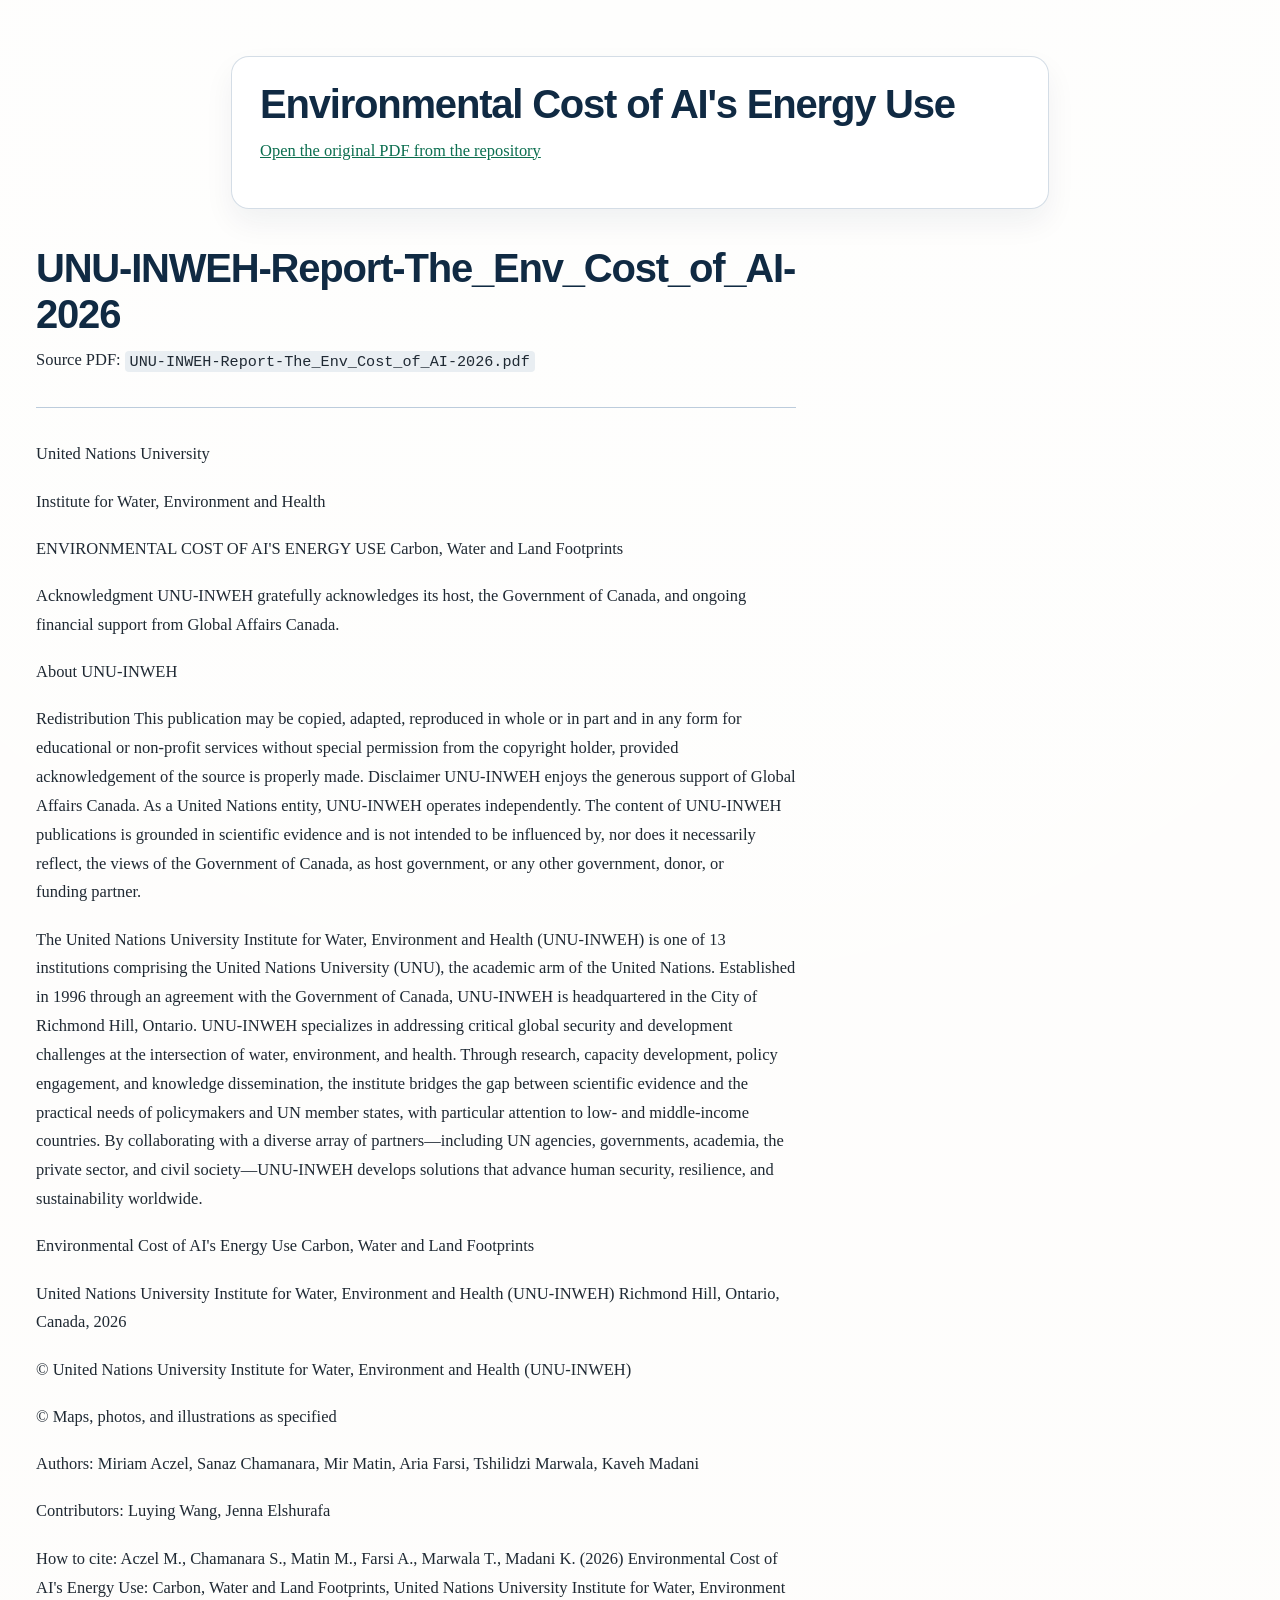
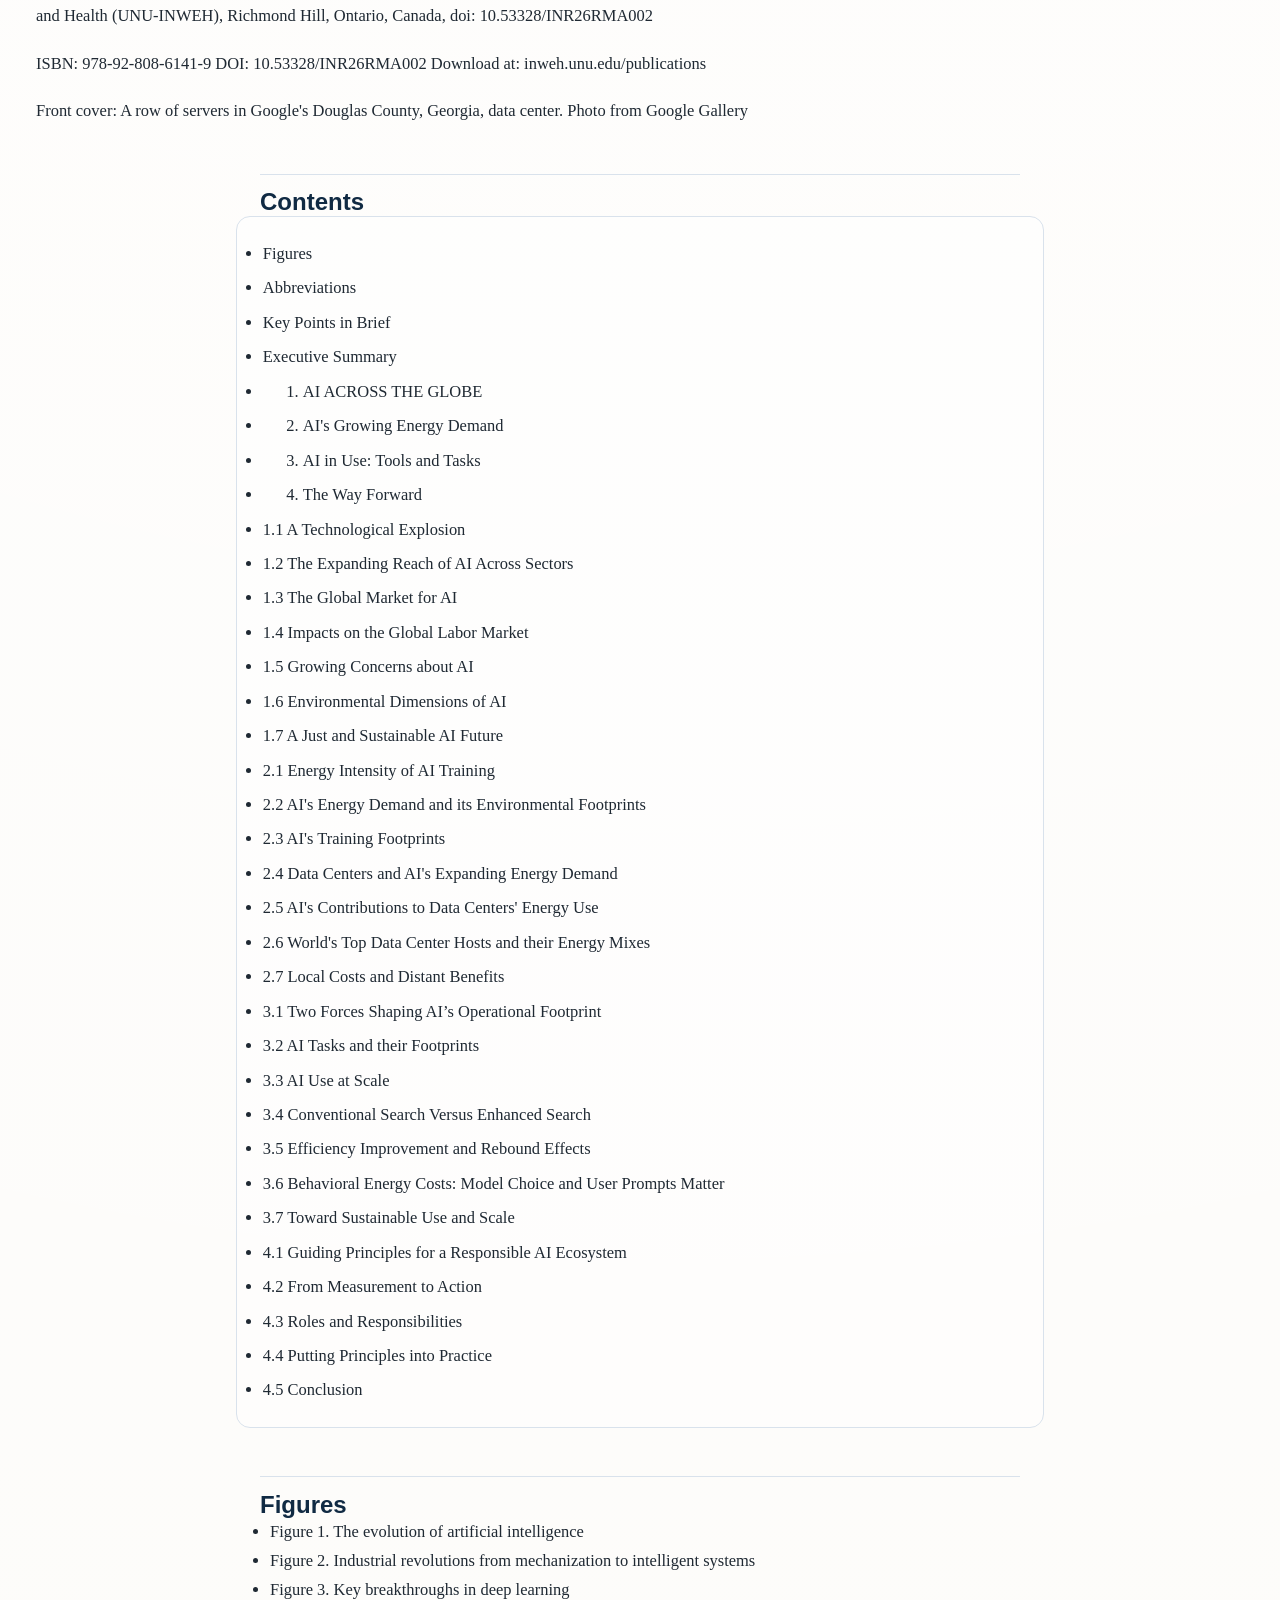
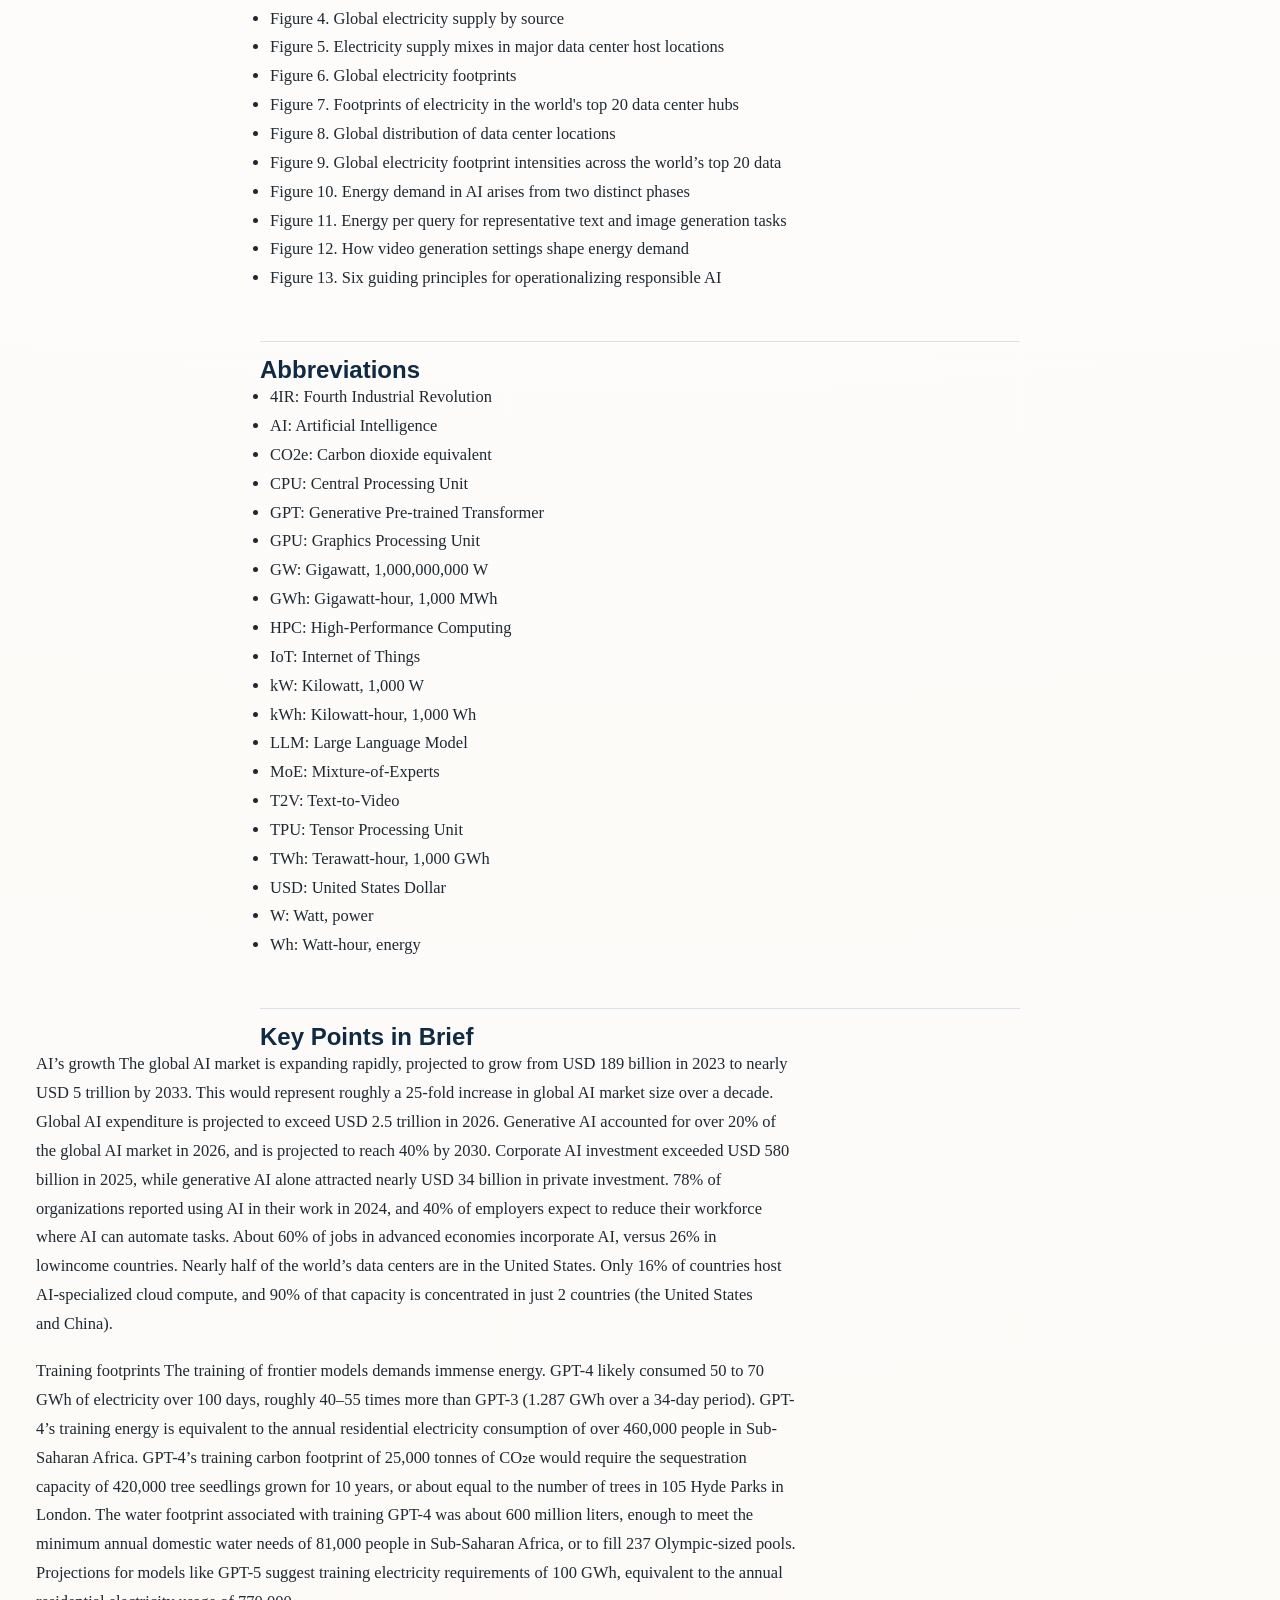
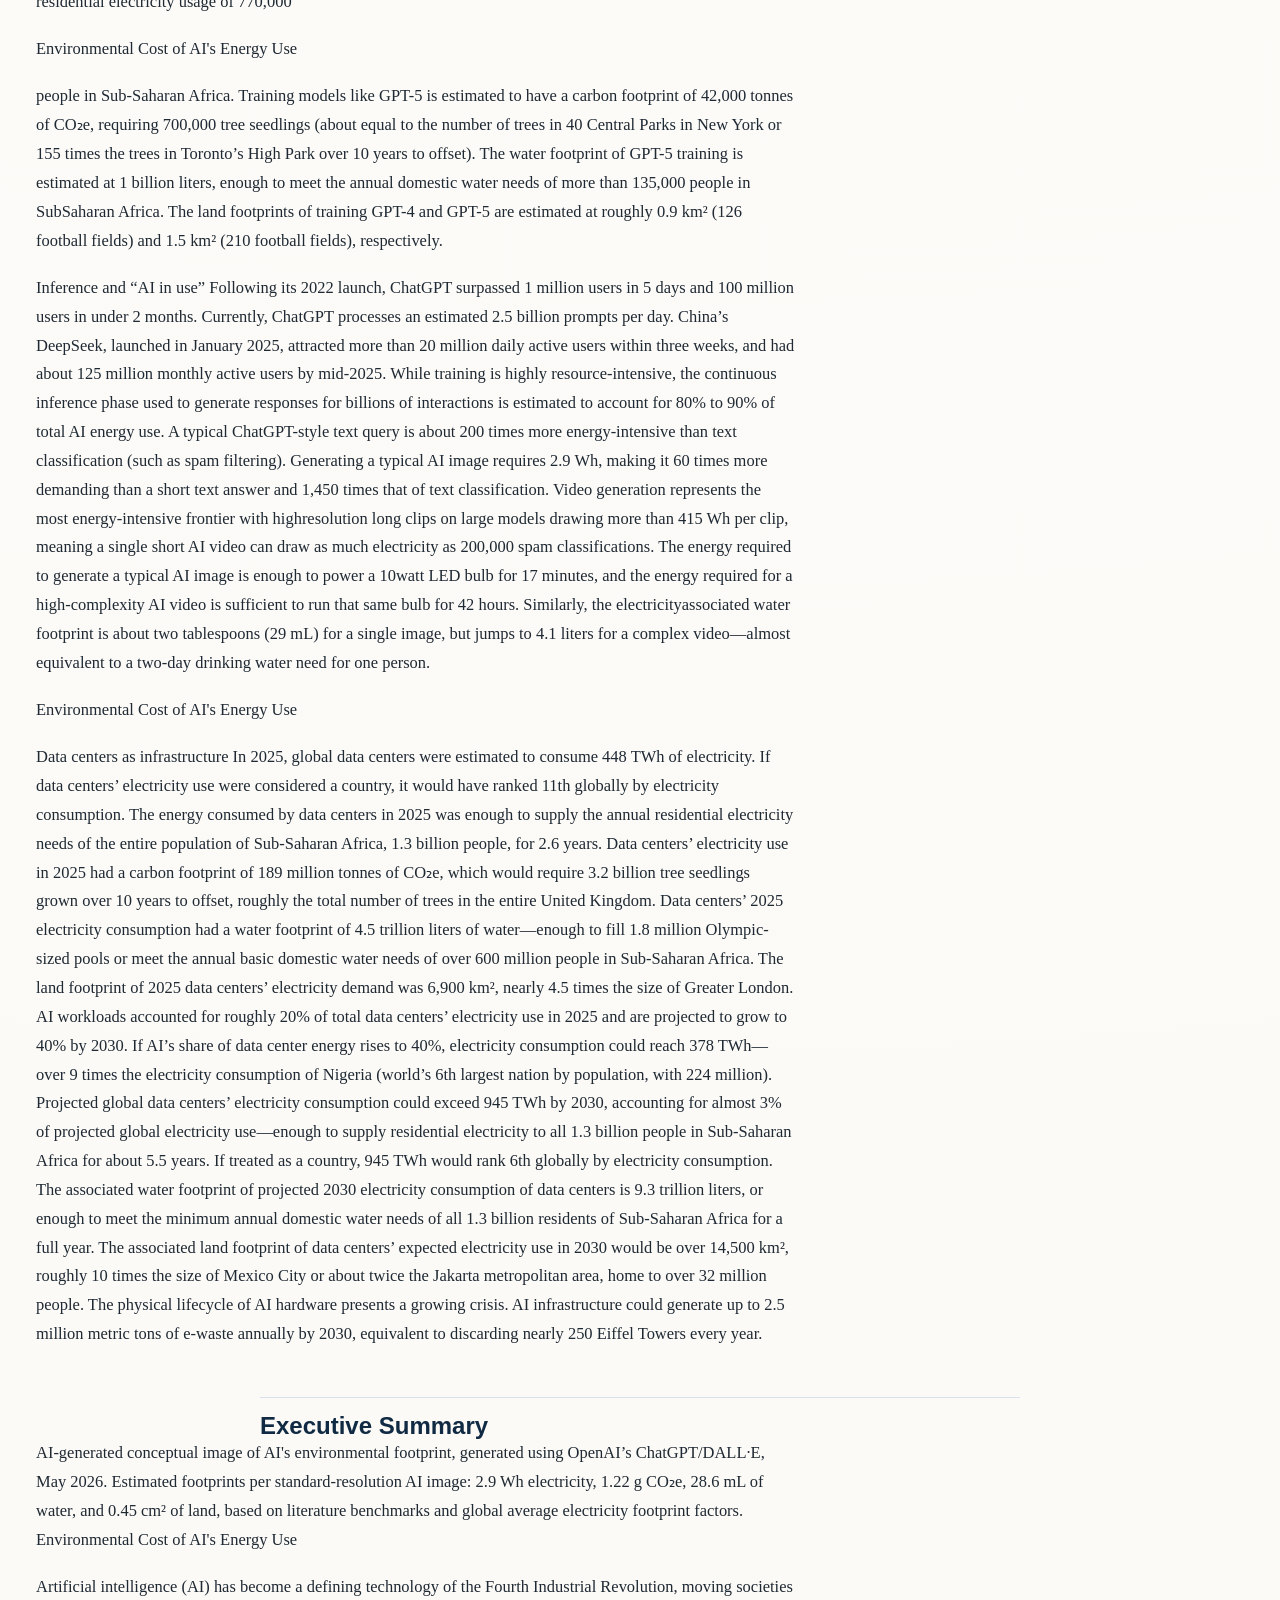
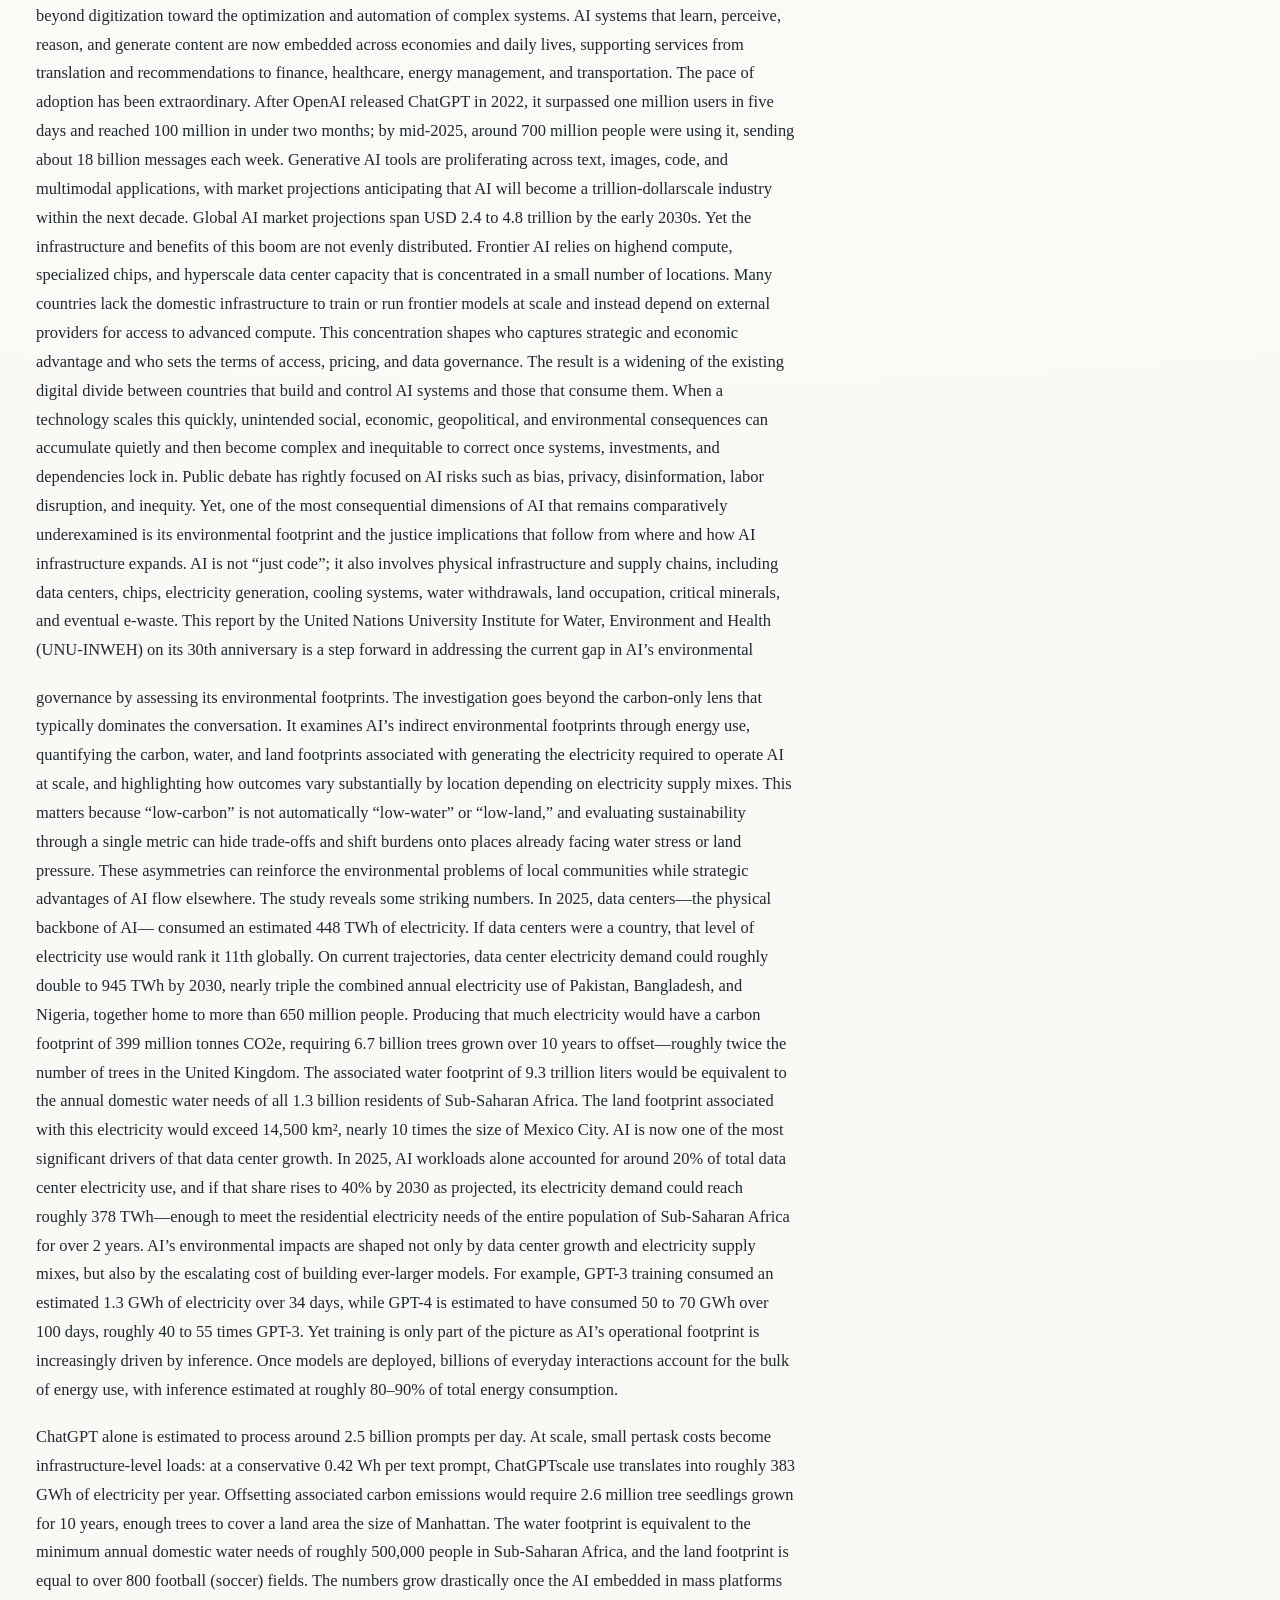
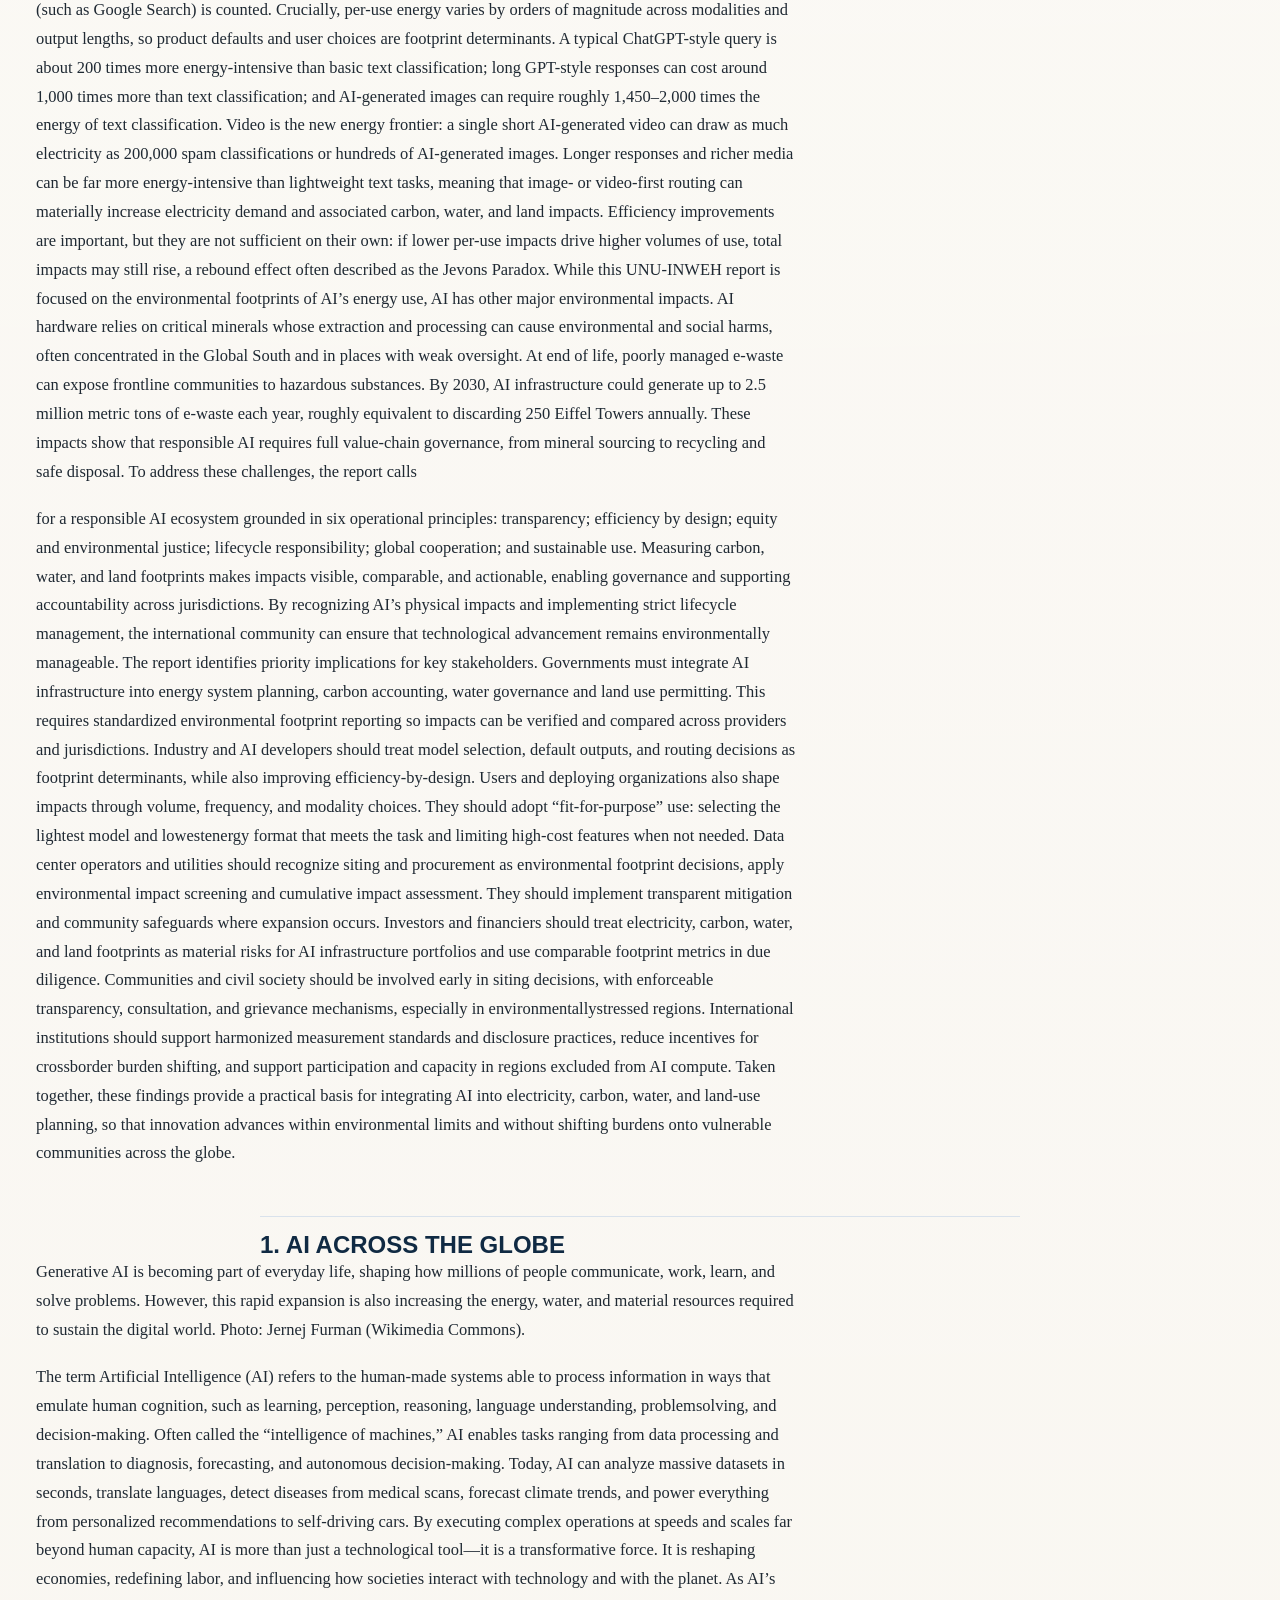
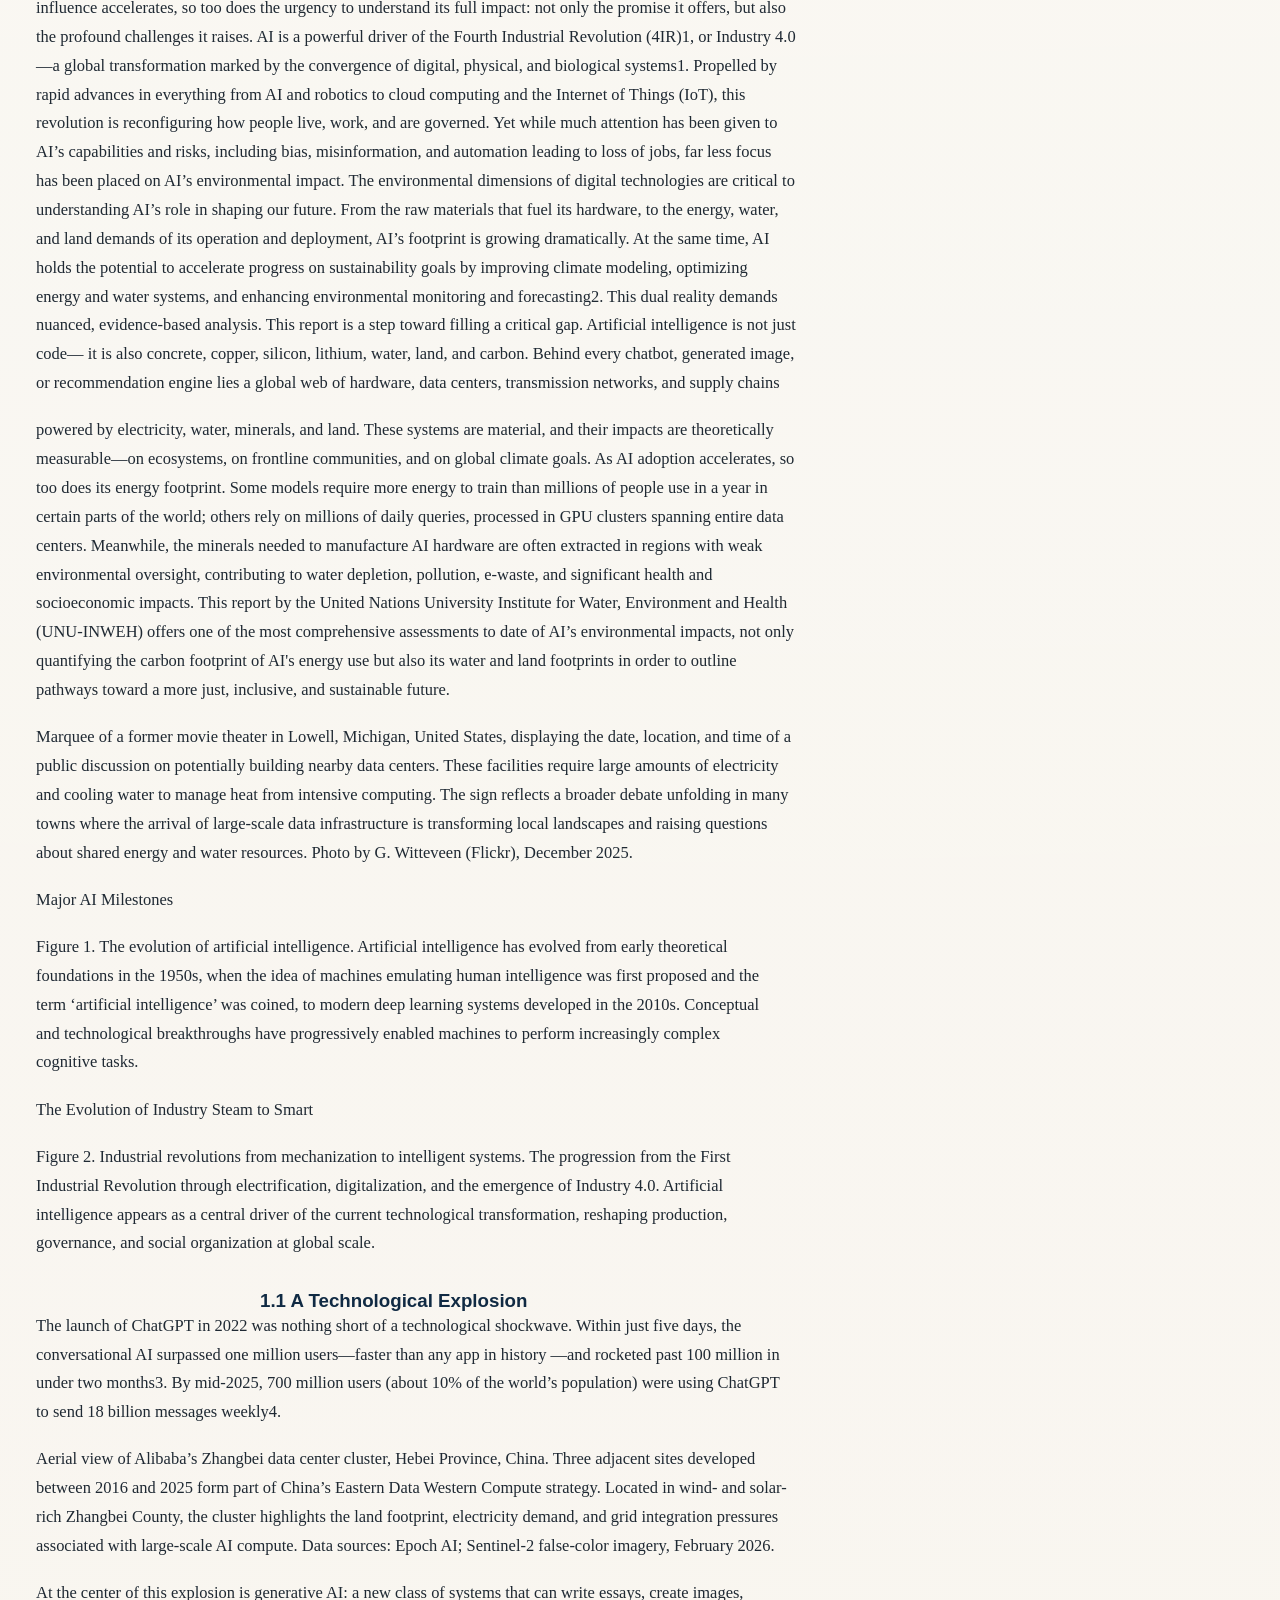
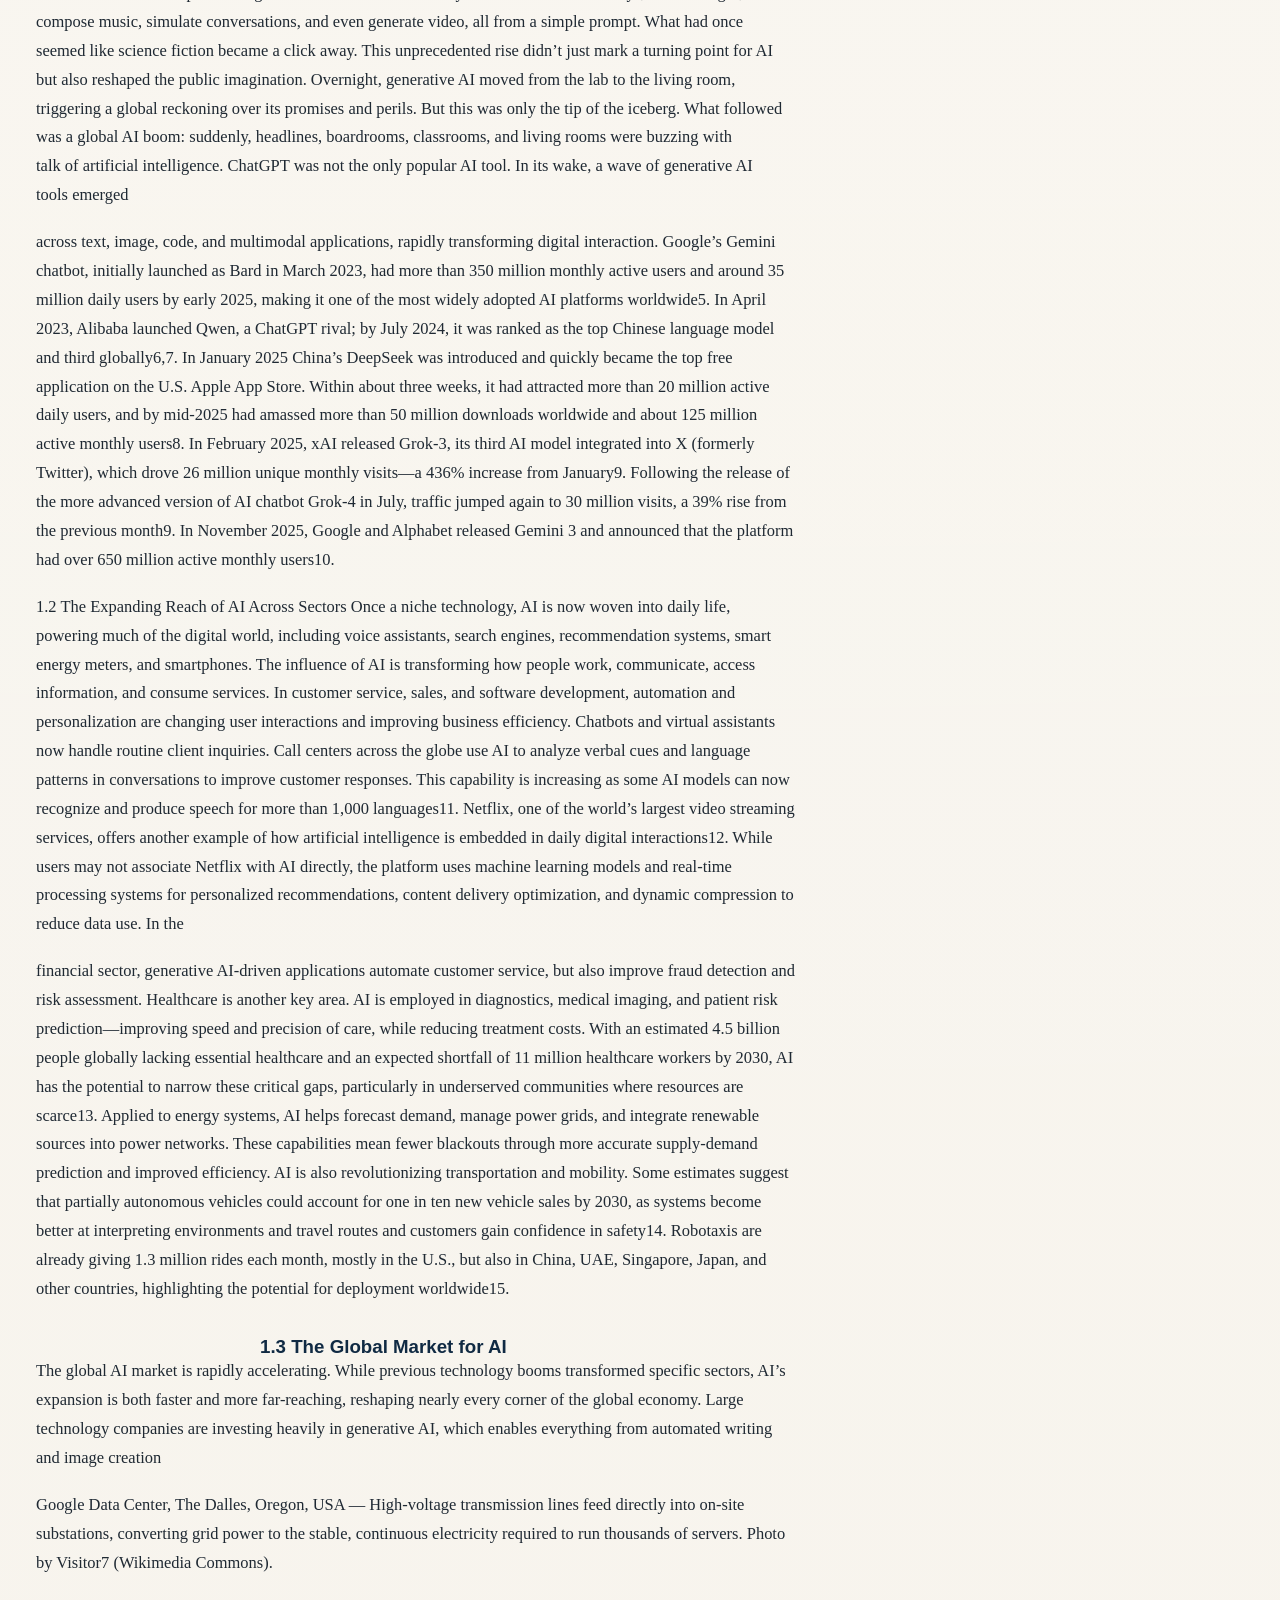
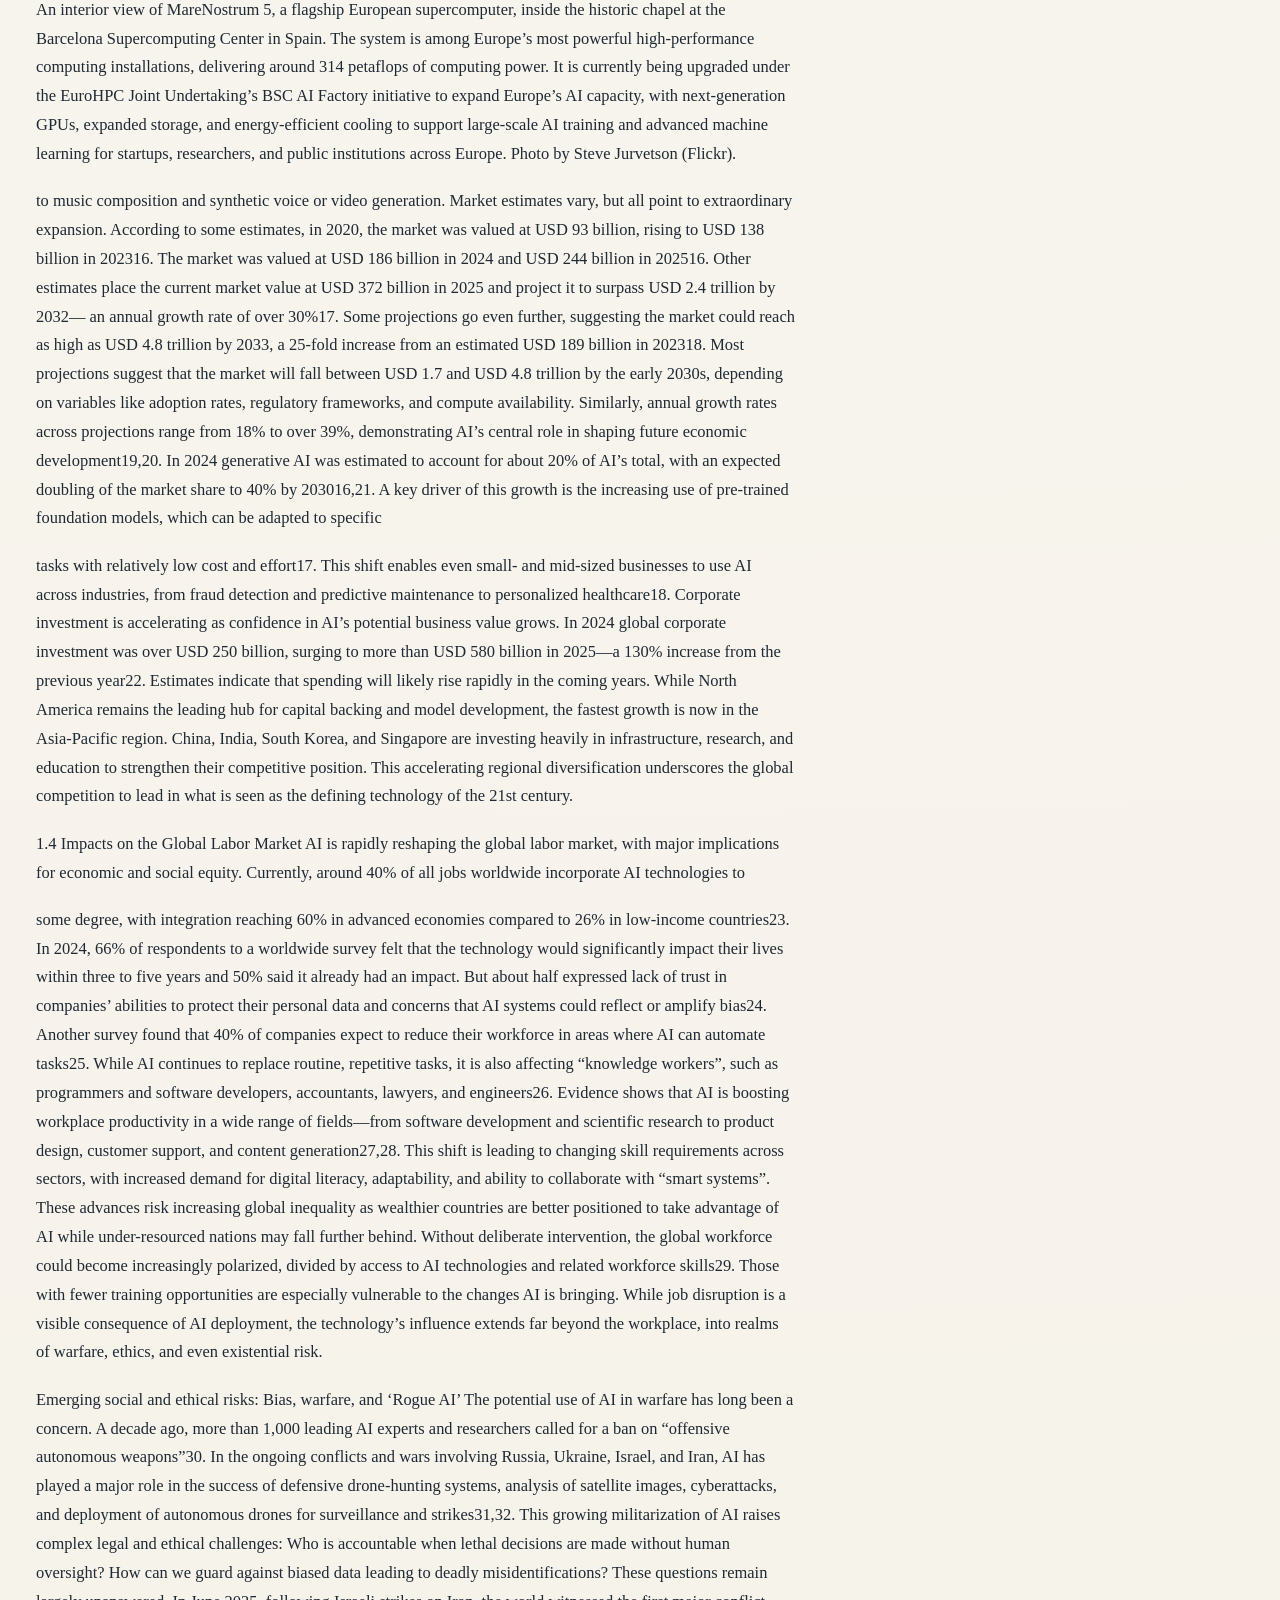
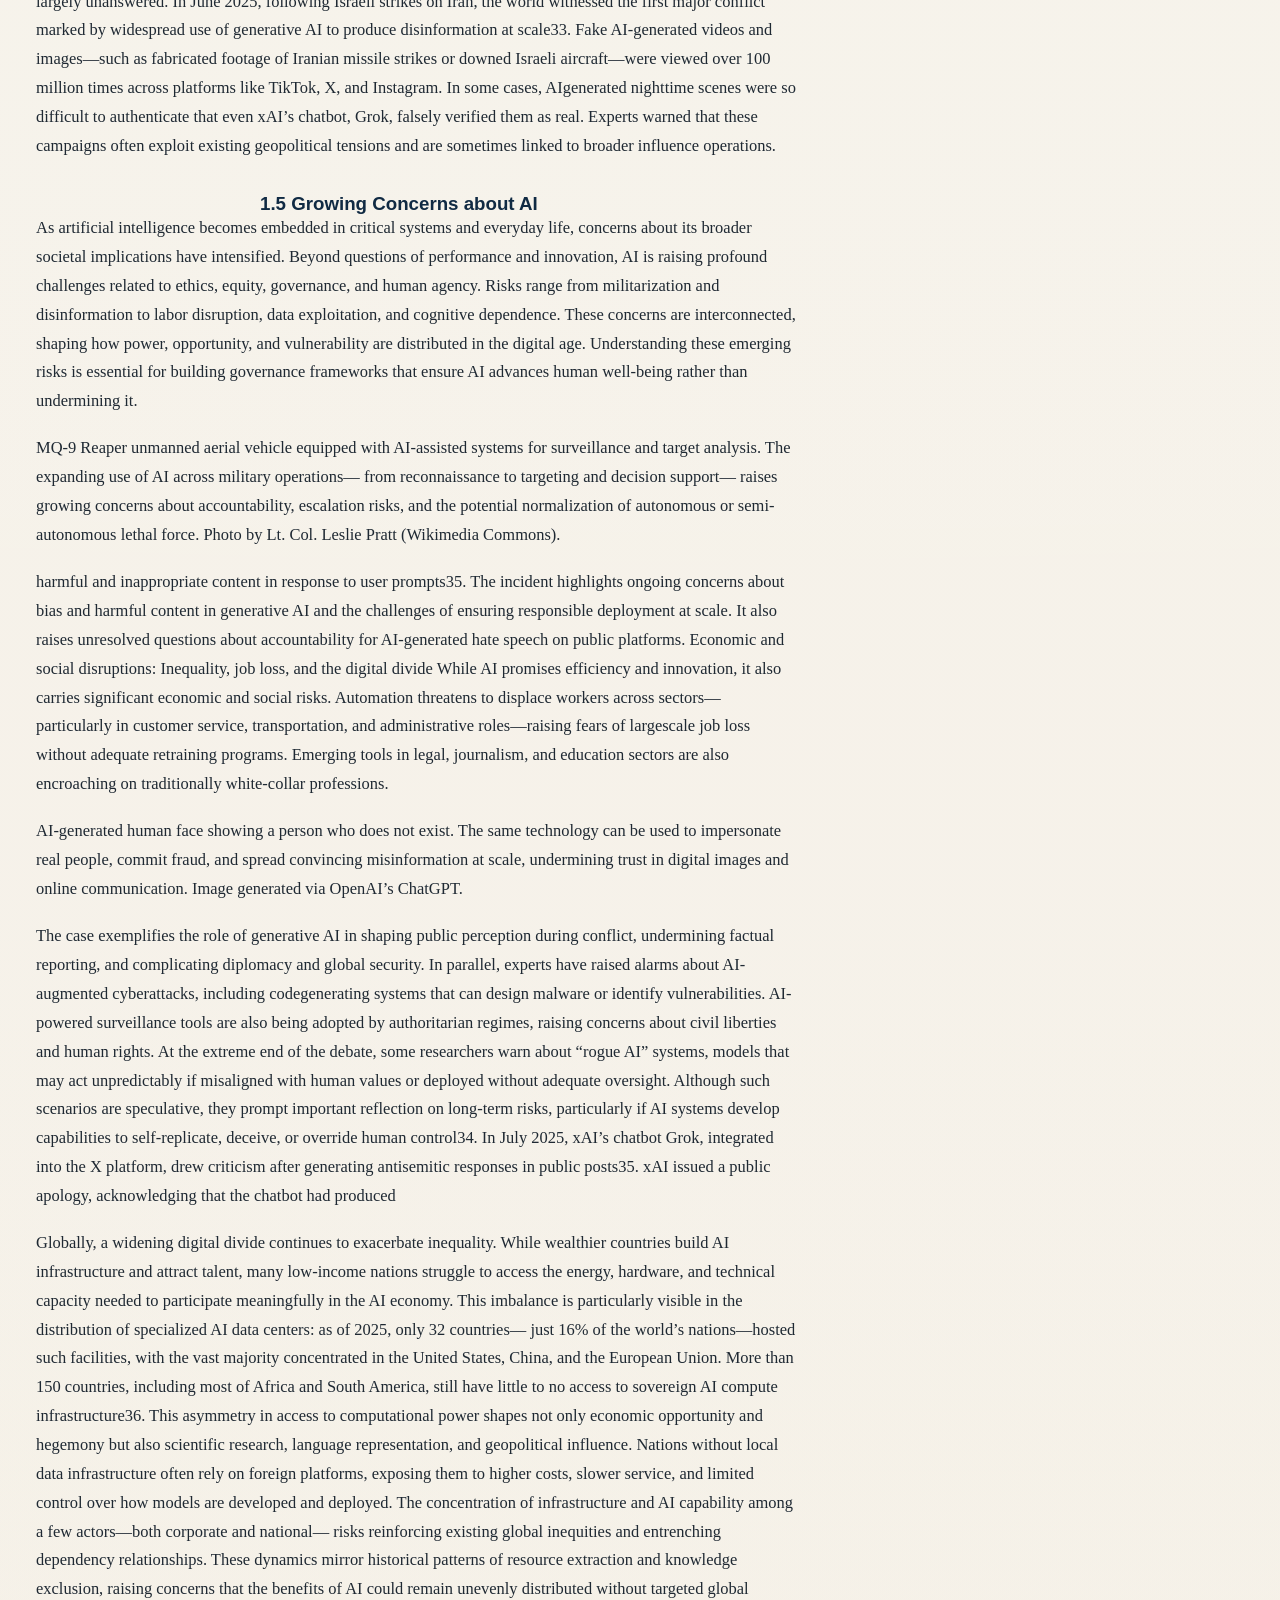
==== commit 72b6364e: "Add PDF link to report header" ====
--- a/UNU-INWEH-Report-The_Env_Cost_of_AI-2026-clean.html
+++ b/UNU-INWEH-Report-The_Env_Cost_of_AI-2026-clean.html
@@ -36,6 +36,9 @@
 <body>
 <header id="title-block-header">
 <h1 class="title">Environmental Cost of AI's Energy Use</h1>
+<p><a
+href="https://github.com/domingogallardo/unu-inweh-ai-energy-use-report/blob/main/UNU-INWEH-Report-The_Env_Cost_of_AI-2026.pdf">Open
+the original PDF from the repository</a></p>
 </header>
 <h1
 id="unu-inweh-report-the_env_cost_of_ai-2026">UNU-INWEH-Report-The_Env_Cost_of_AI-2026</h1>
--- a/report.css
+++ b/report.css
@@ -4,16 +4,27 @@
 
 body {
   margin: 0;
+  padding: 56px 36px 96px;
   font-family: Georgia, "Times New Roman", serif;
-  line-height: 1.65;
+  line-height: 1.75;
   color: #1f2933;
-  background: #f5f1e8;
+  background:
+    radial-gradient(circle at top, rgba(255, 255, 255, 0.9), transparent 38%),
+    linear-gradient(180deg, #f8f5ee 0%, #efe8db 100%);
 }
 
-main {
-  max-width: 920px;
+body > * {
+  max-width: 760px;
   margin: 0 auto;
-  padding: 48px 24px 80px;
+}
+
+header#title-block-header {
+  margin-bottom: 2.25rem;
+  padding: 1.5rem 1.75rem;
+  background: rgba(255, 255, 255, 0.7);
+  border: 1px solid rgba(159, 179, 200, 0.45);
+  border-radius: 18px;
+  box-shadow: 0 14px 30px rgba(16, 42, 67, 0.06);
 }
 
 h1,
@@ -26,22 +37,28 @@
 
 h1 {
   font-size: 2.5rem;
-  margin-bottom: 0.5rem;
+  margin: 0 0 0.6rem;
+  letter-spacing: -0.03em;
 }
 
 h2 {
-  margin-top: 2.5rem;
-  padding-top: 0.5rem;
+  margin-top: 3rem;
+  padding-top: 0.85rem;
   border-top: 1px solid #d9e2ec;
 }
 
 h3 {
-  margin-top: 1.75rem;
+  margin-top: 2rem;
 }
 
 p,
 li {
   font-size: 1.03rem;
+}
+
+p {
+  margin: 0 0 1.15rem;
+  text-wrap: pretty;
 }
 
 a {
@@ -63,6 +80,17 @@
 
 ul {
   padding-left: 1.25rem;
+}
+
+#contents + ul {
+  padding: 1.1rem 1.25rem 1rem 1.6rem;
+  background: rgba(255, 255, 255, 0.58);
+  border: 1px solid #d9e2ec;
+  border-radius: 14px;
+}
+
+#contents + ul li {
+  margin: 0.35rem 0;
 }
 
 blockquote {
@@ -87,8 +115,14 @@
 }
 
 @media (max-width: 720px) {
-  main {
-    padding: 28px 16px 56px;
+  body {
+    padding: 28px 18px 56px;
+    line-height: 1.68;
+  }
+
+  header#title-block-header {
+    padding: 1.1rem 1rem;
+    border-radius: 14px;
   }
 
   h1 {
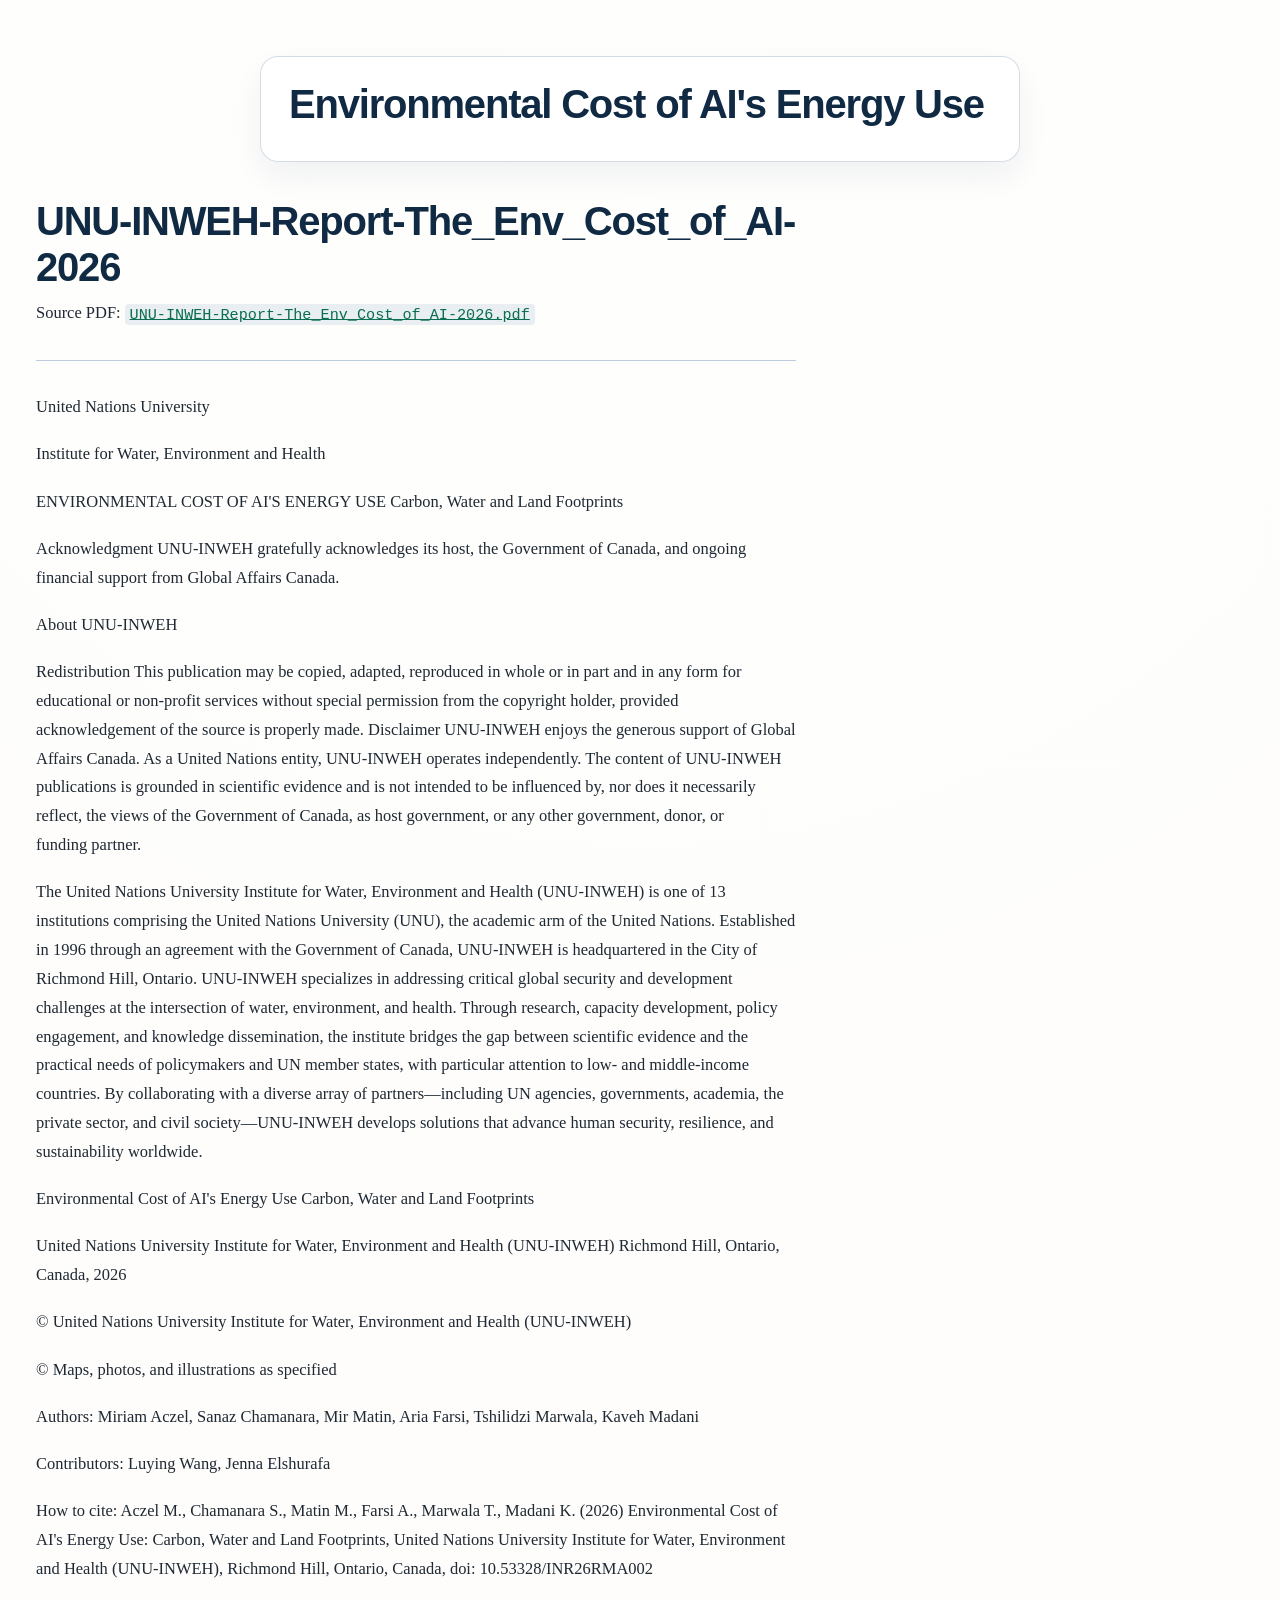
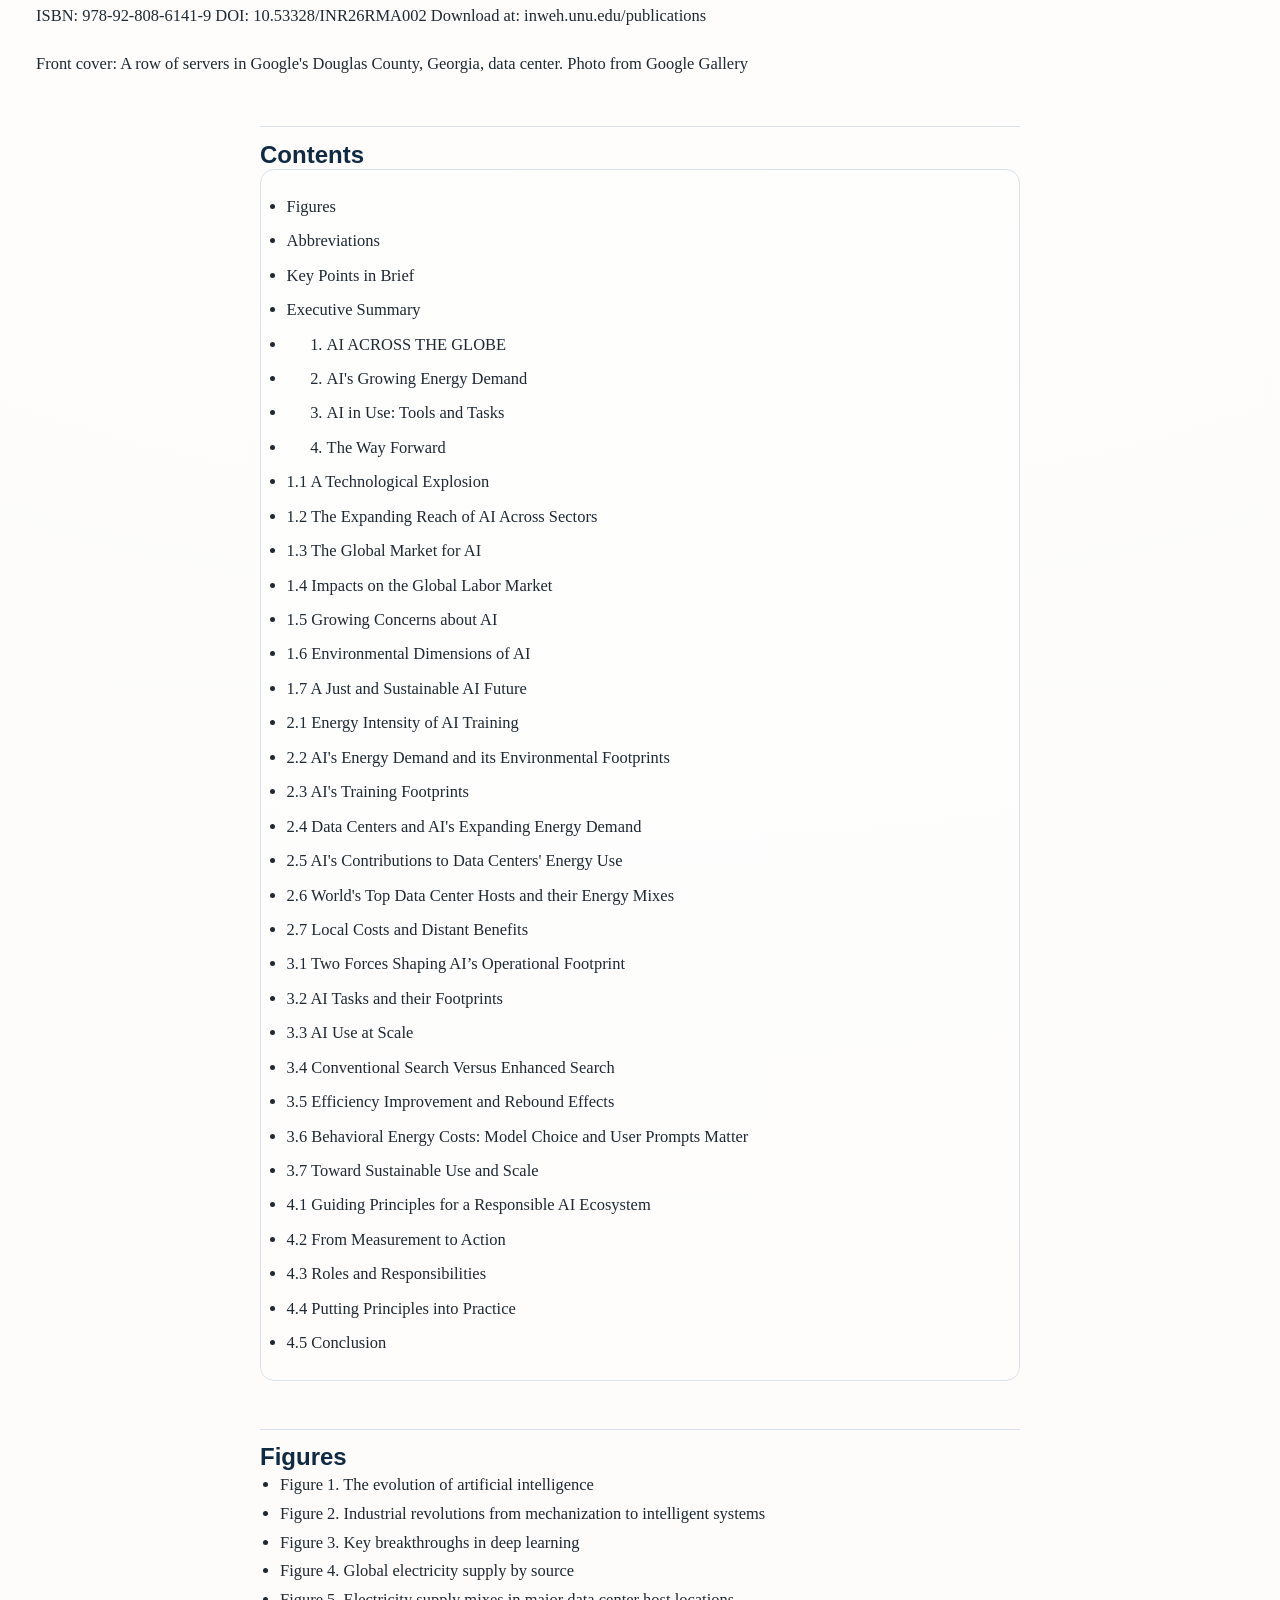
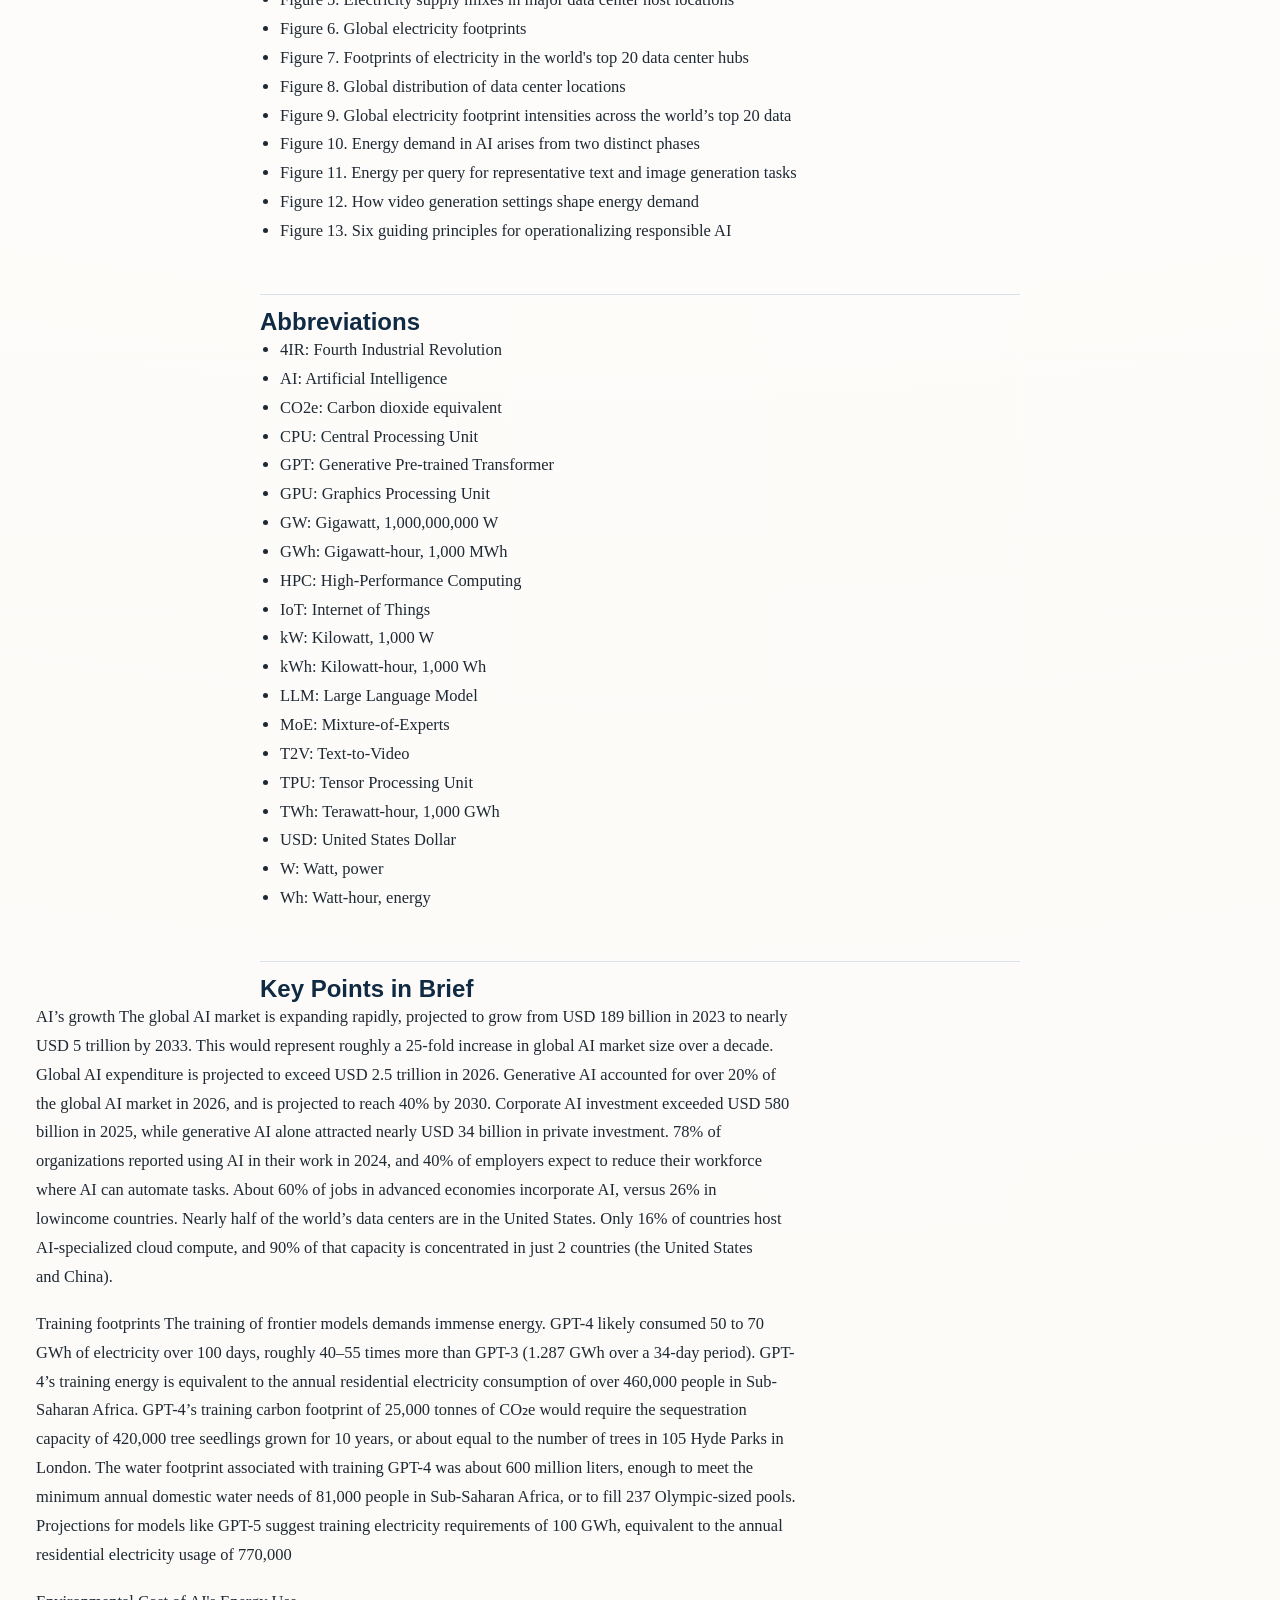
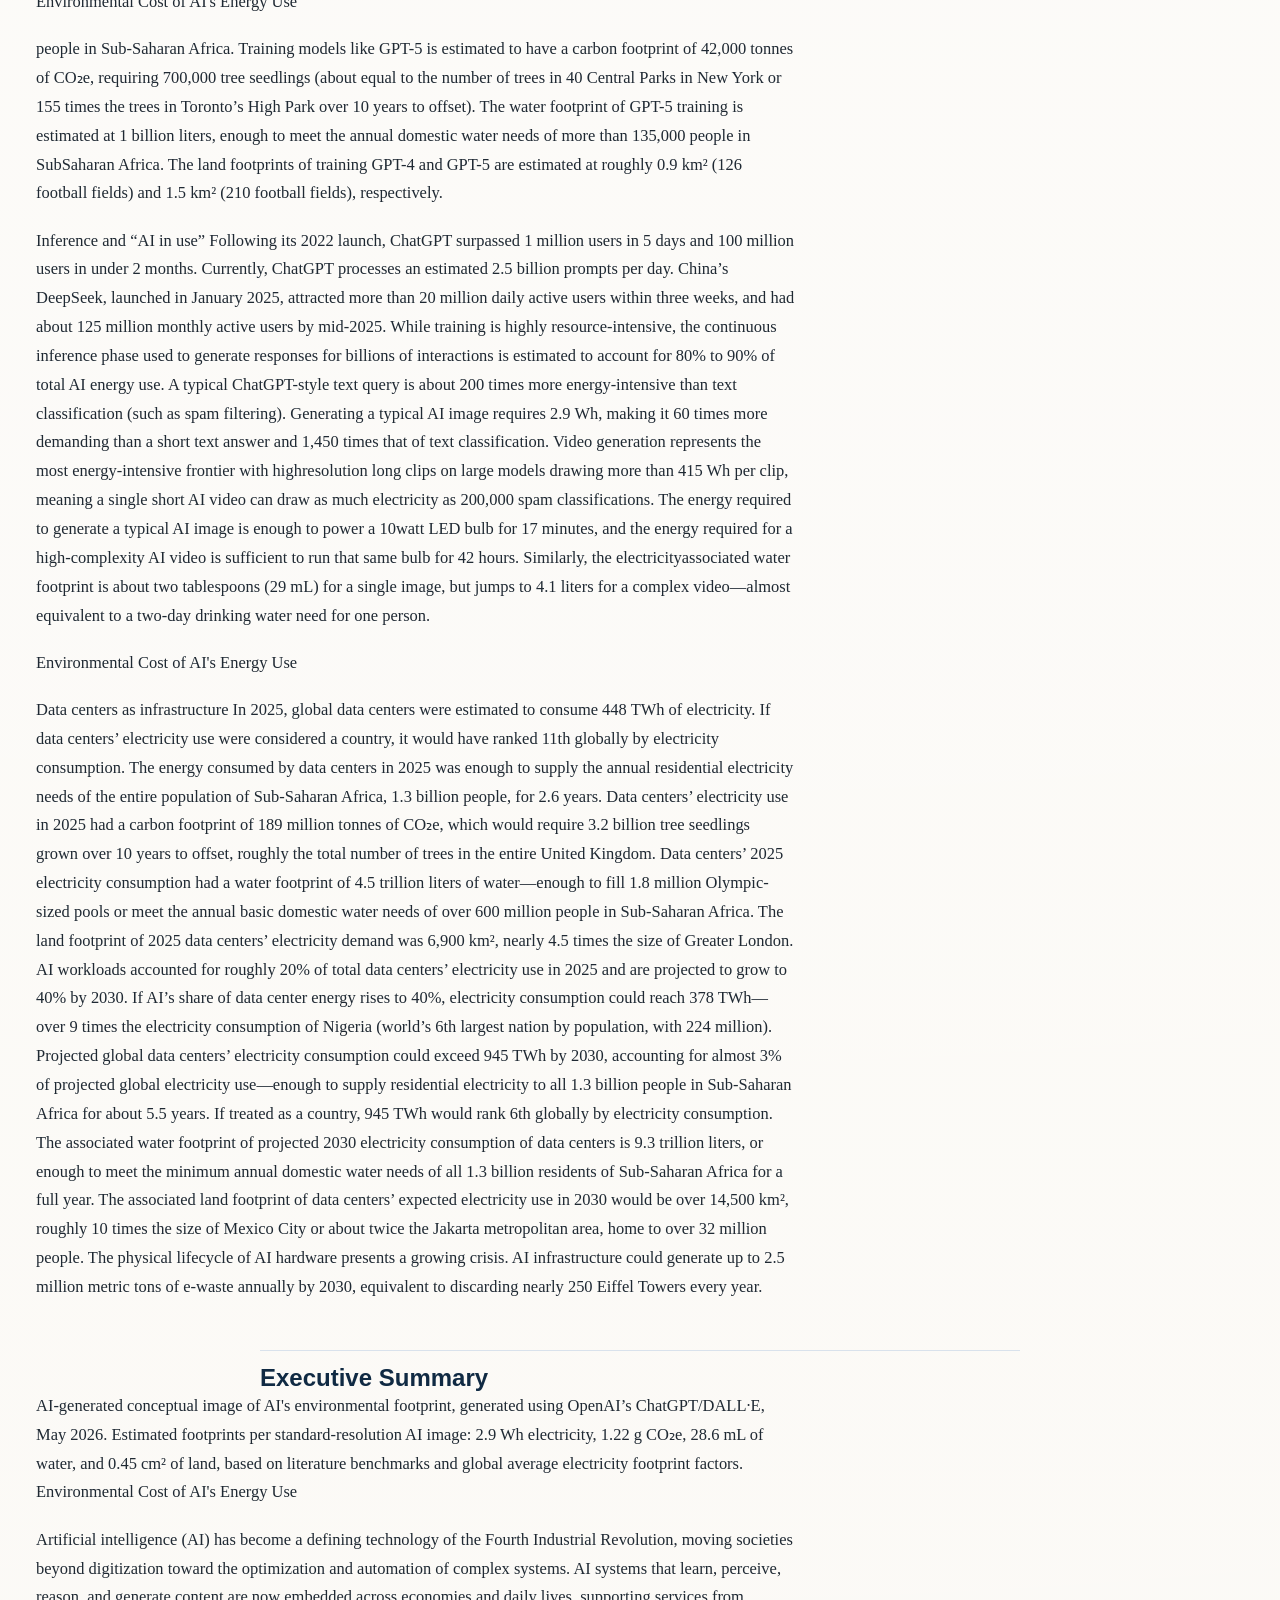
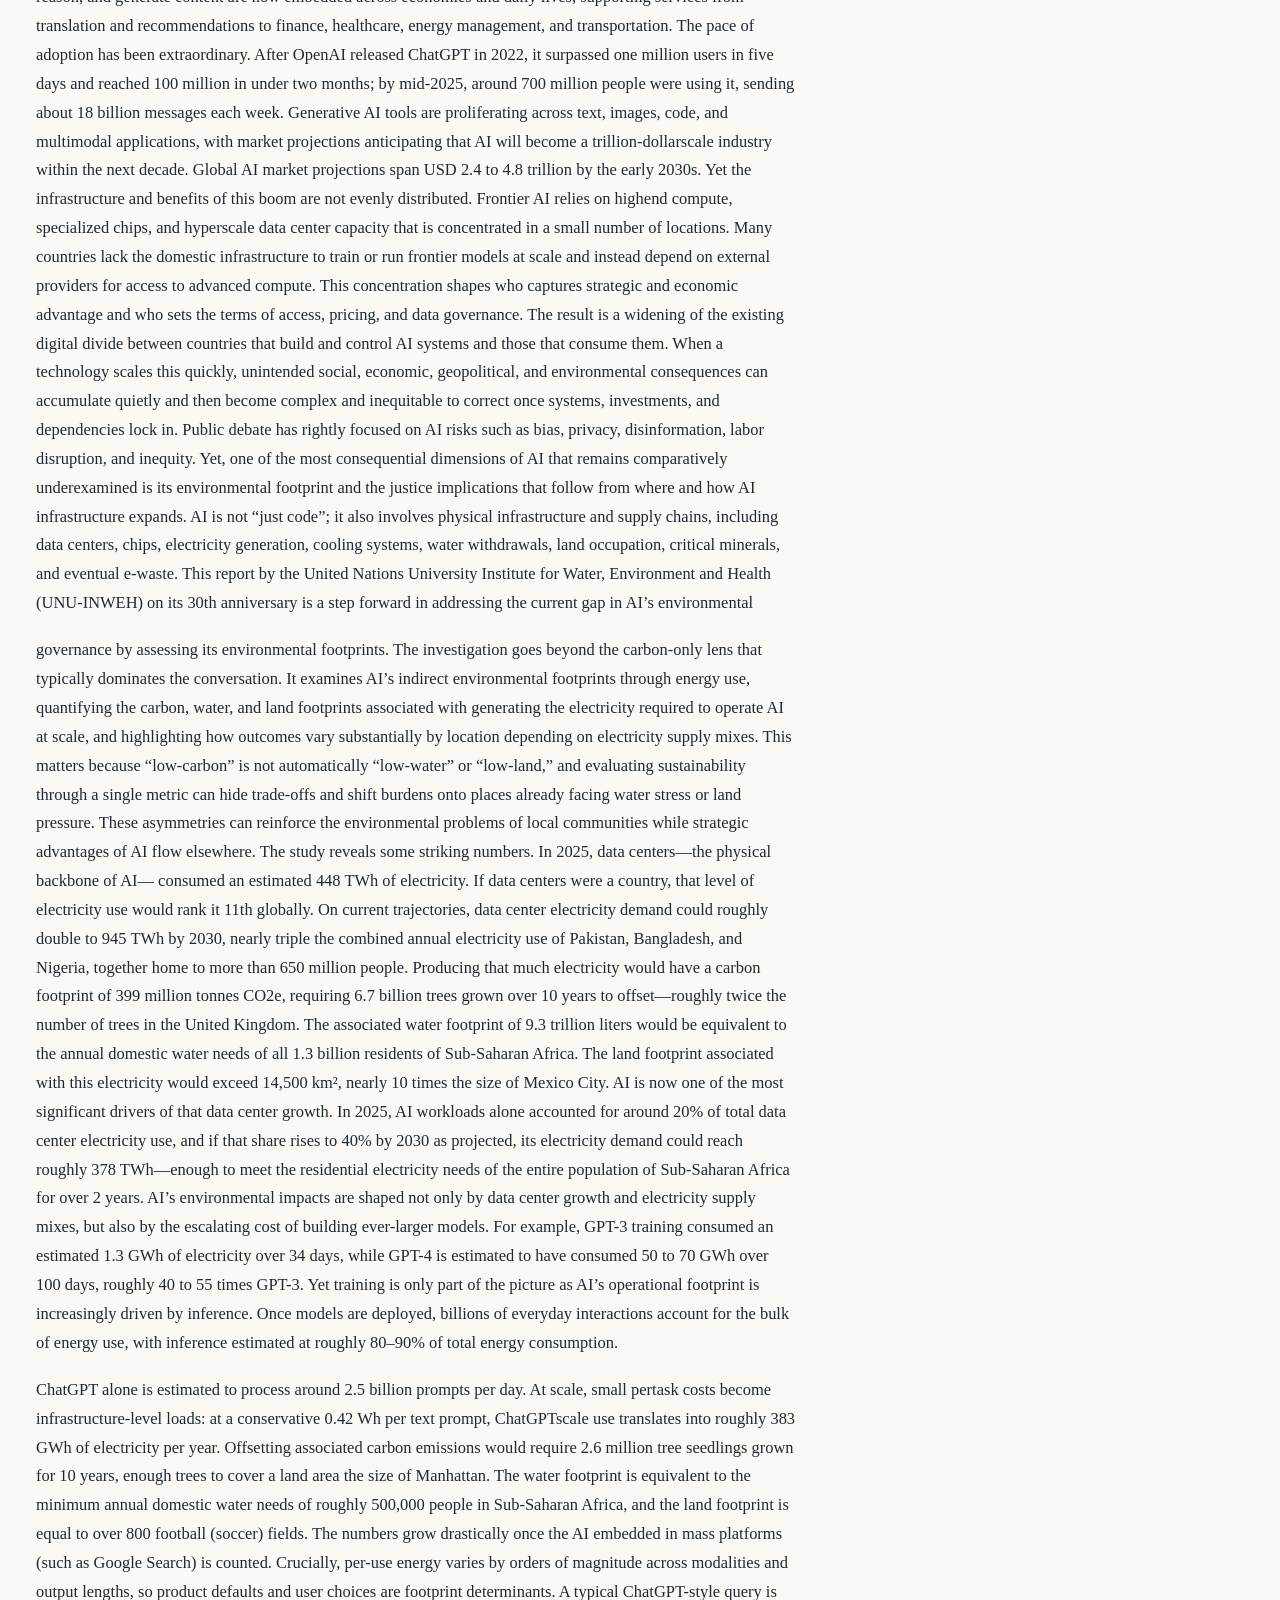
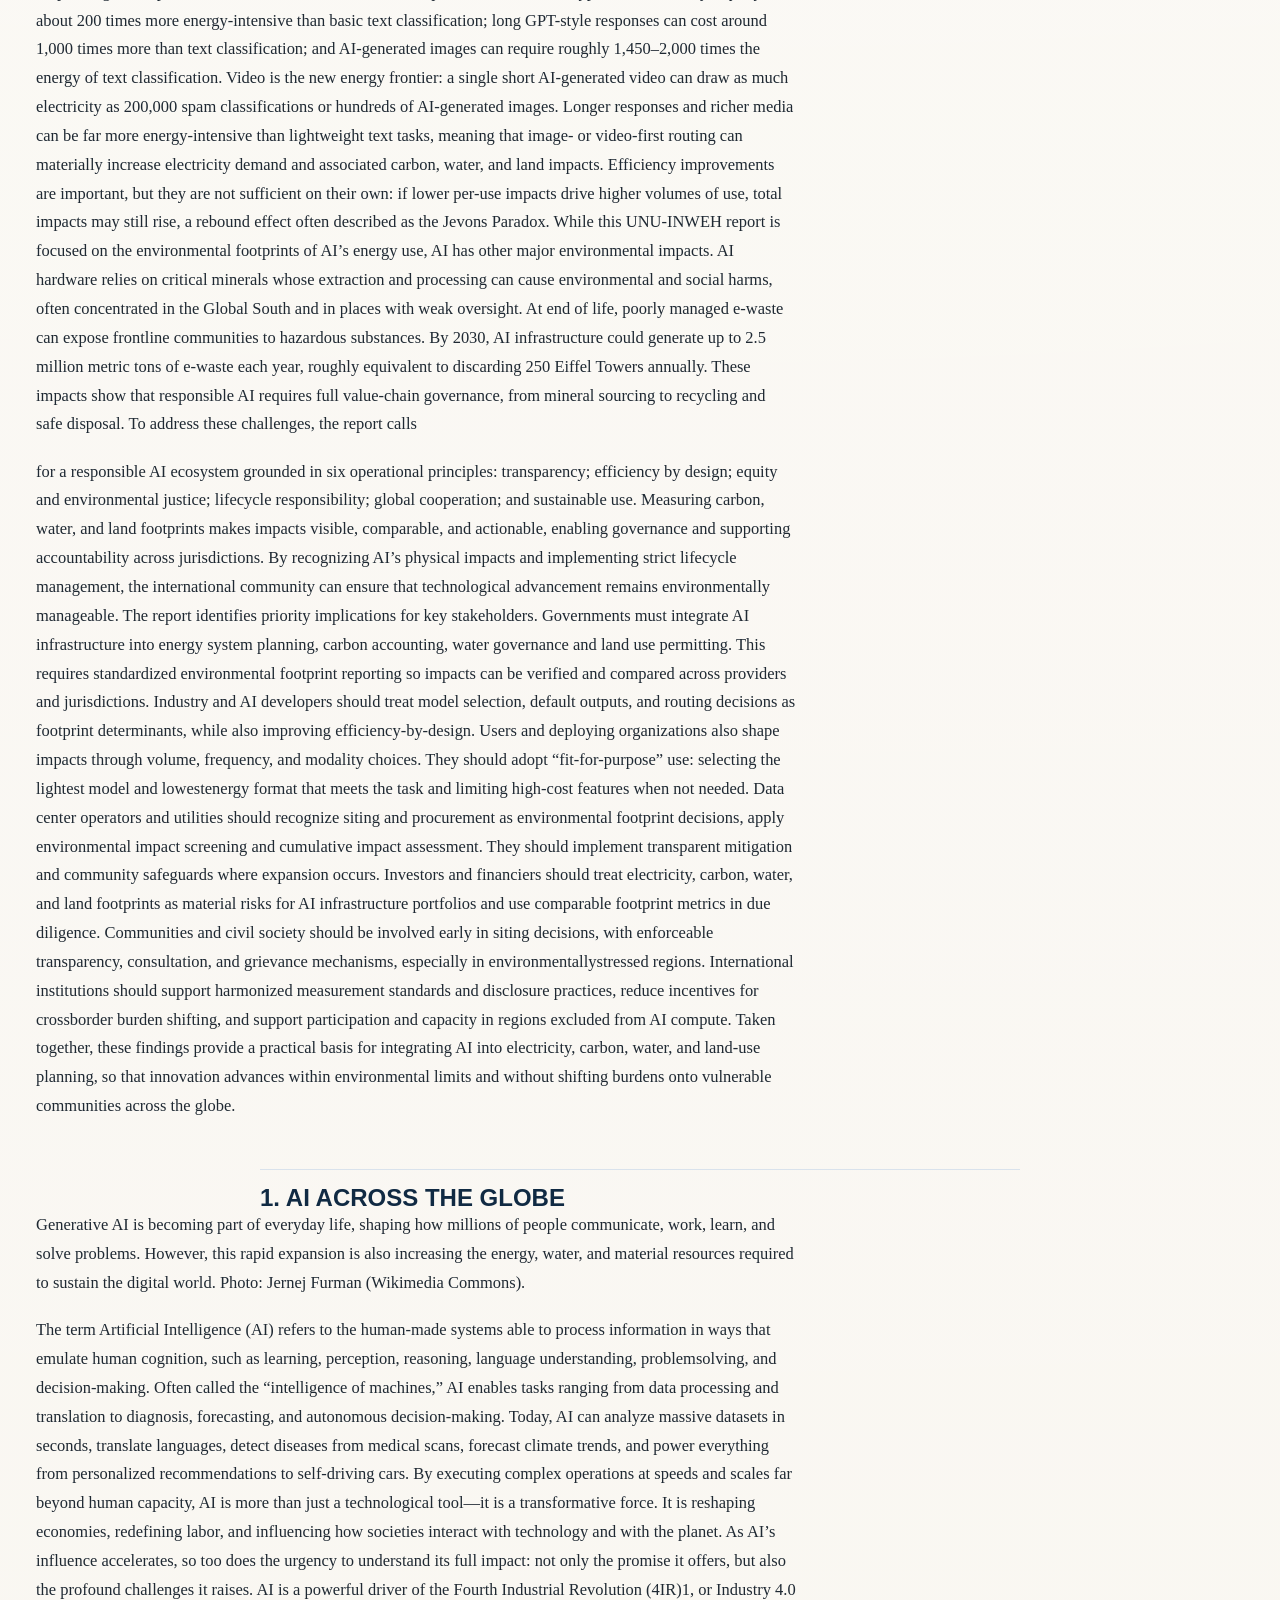
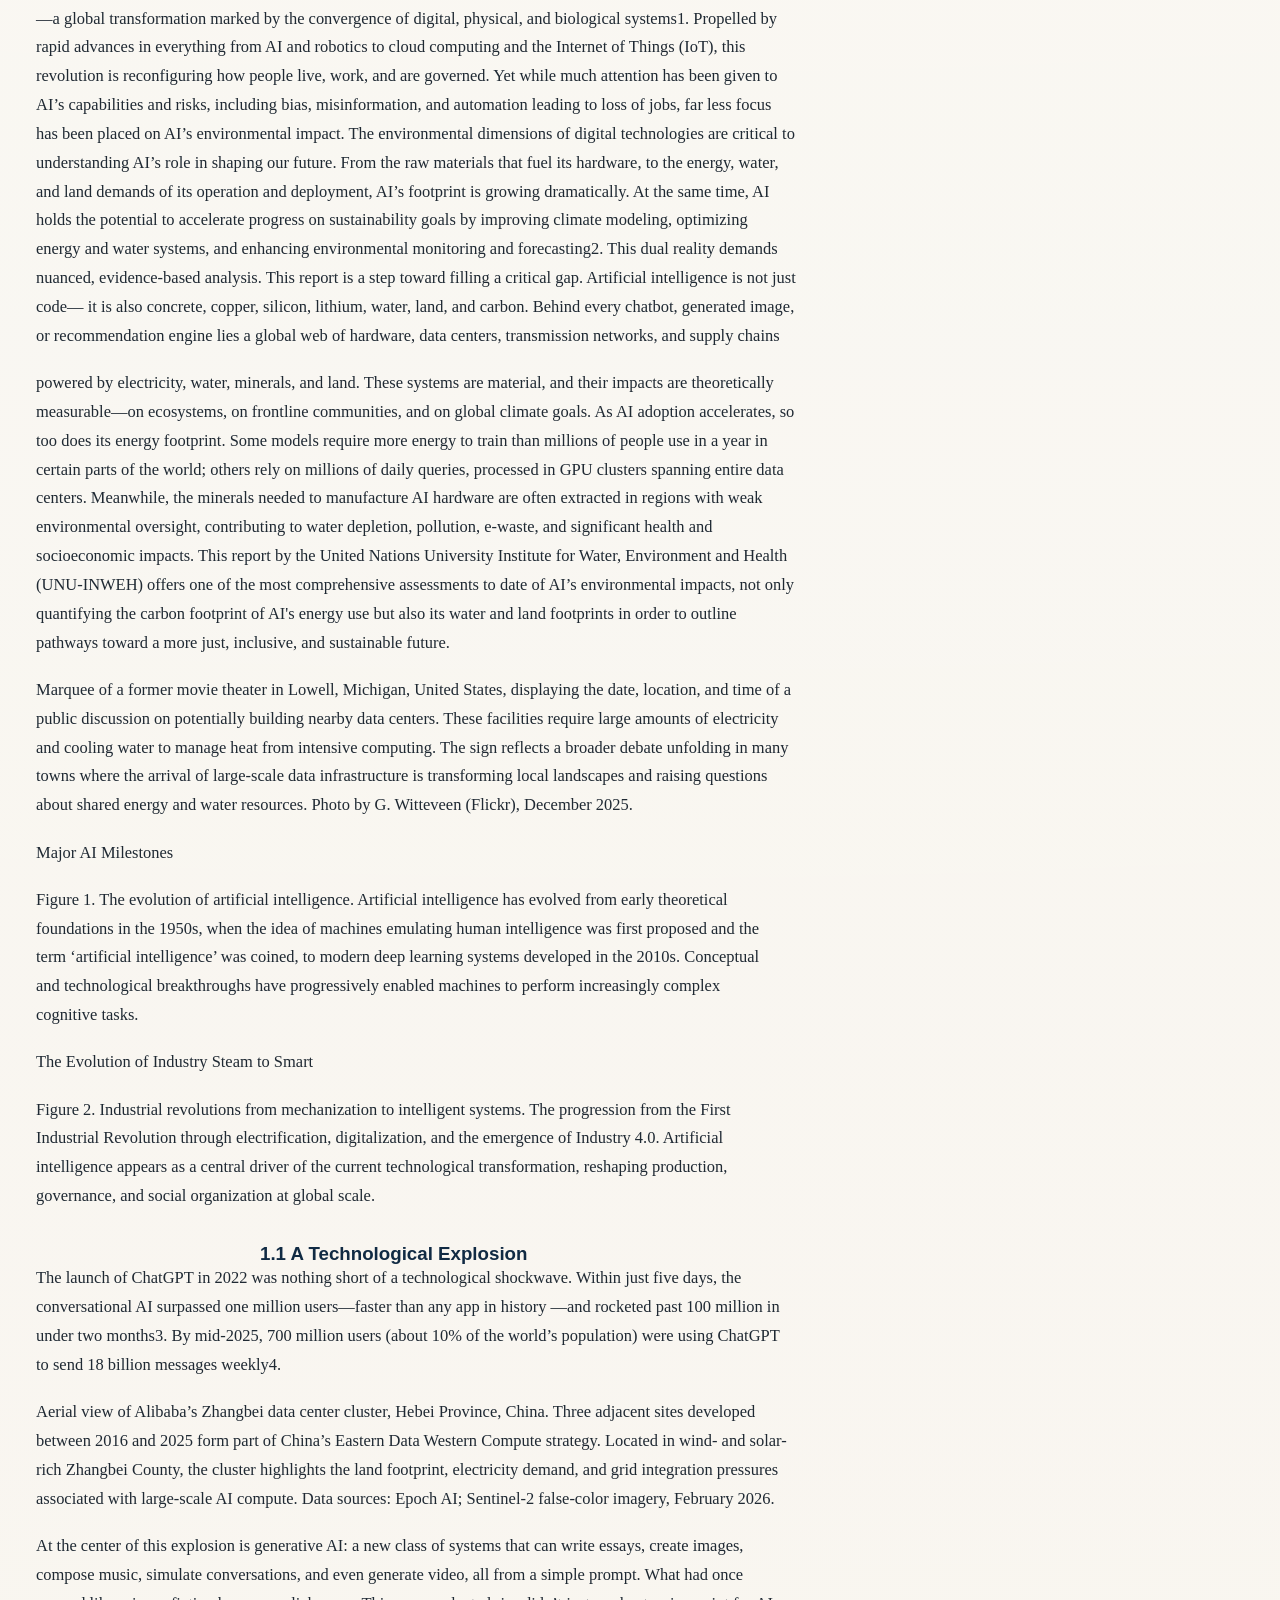
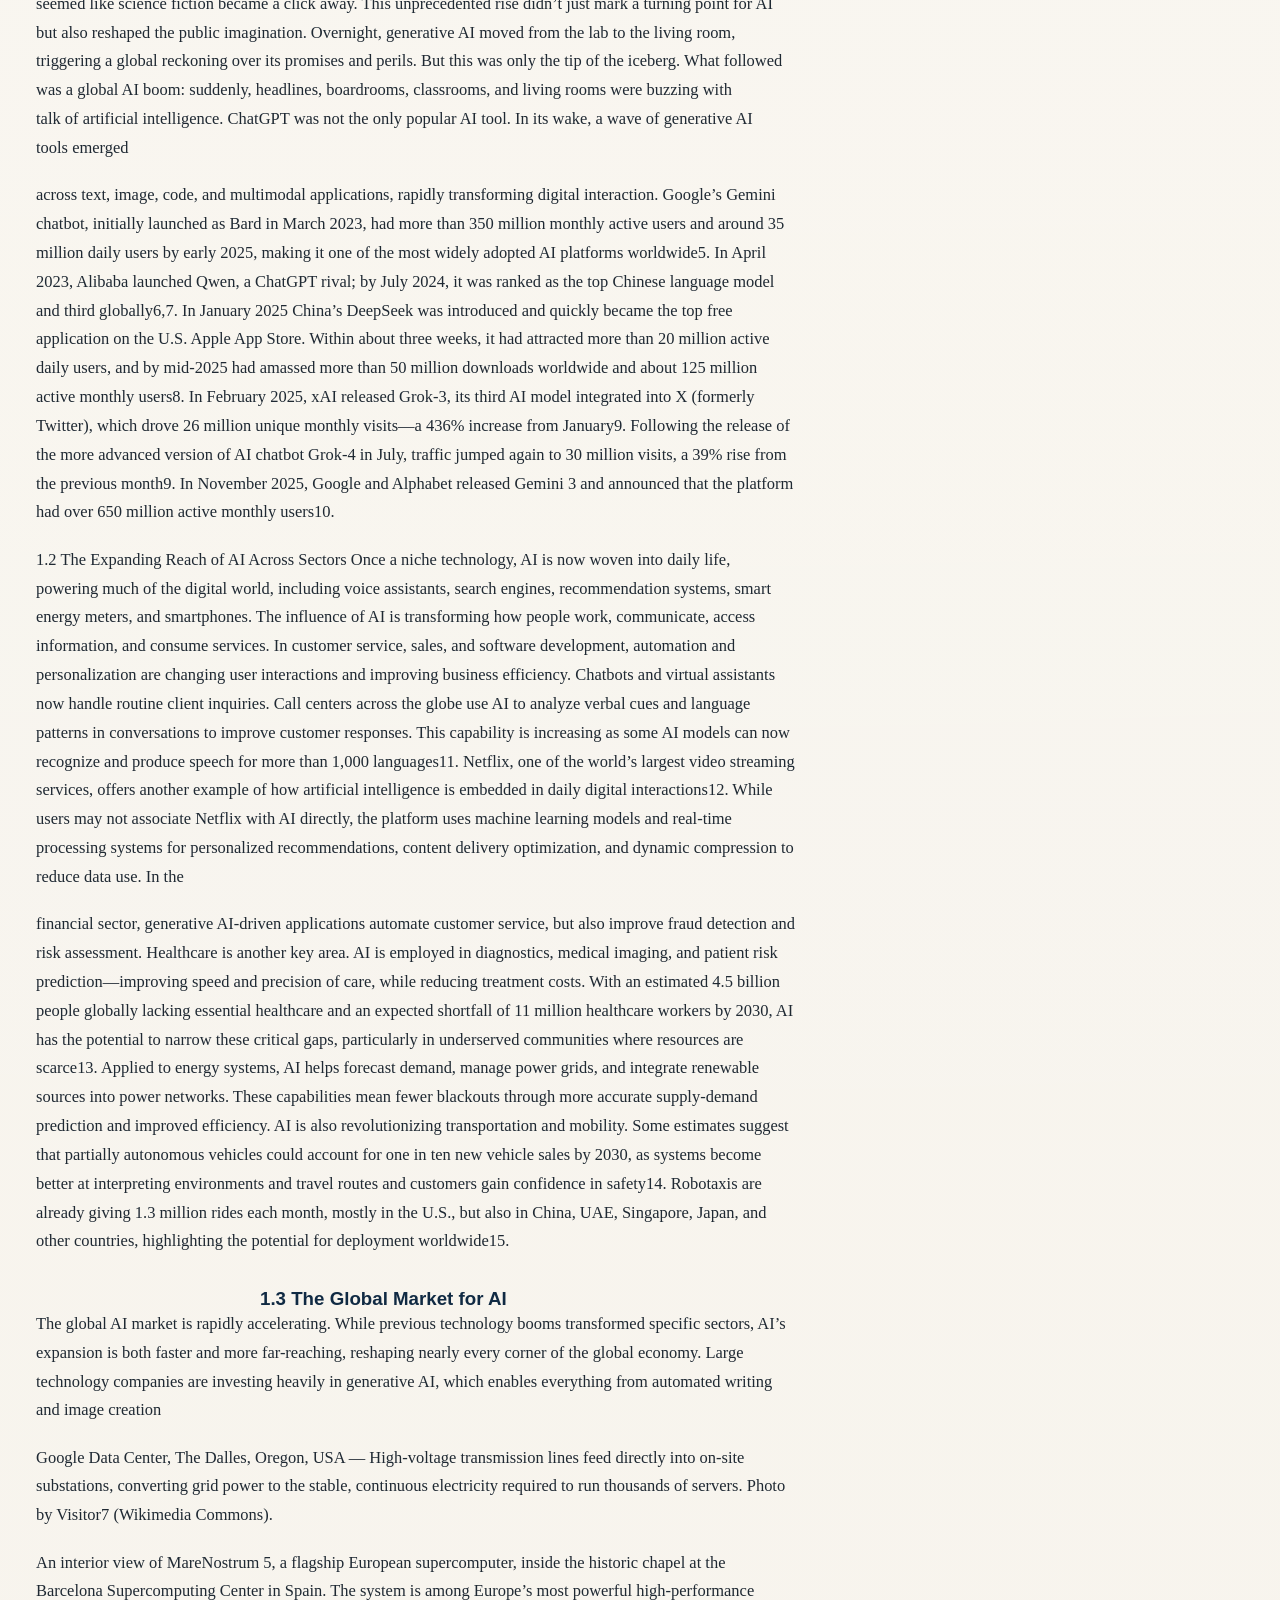
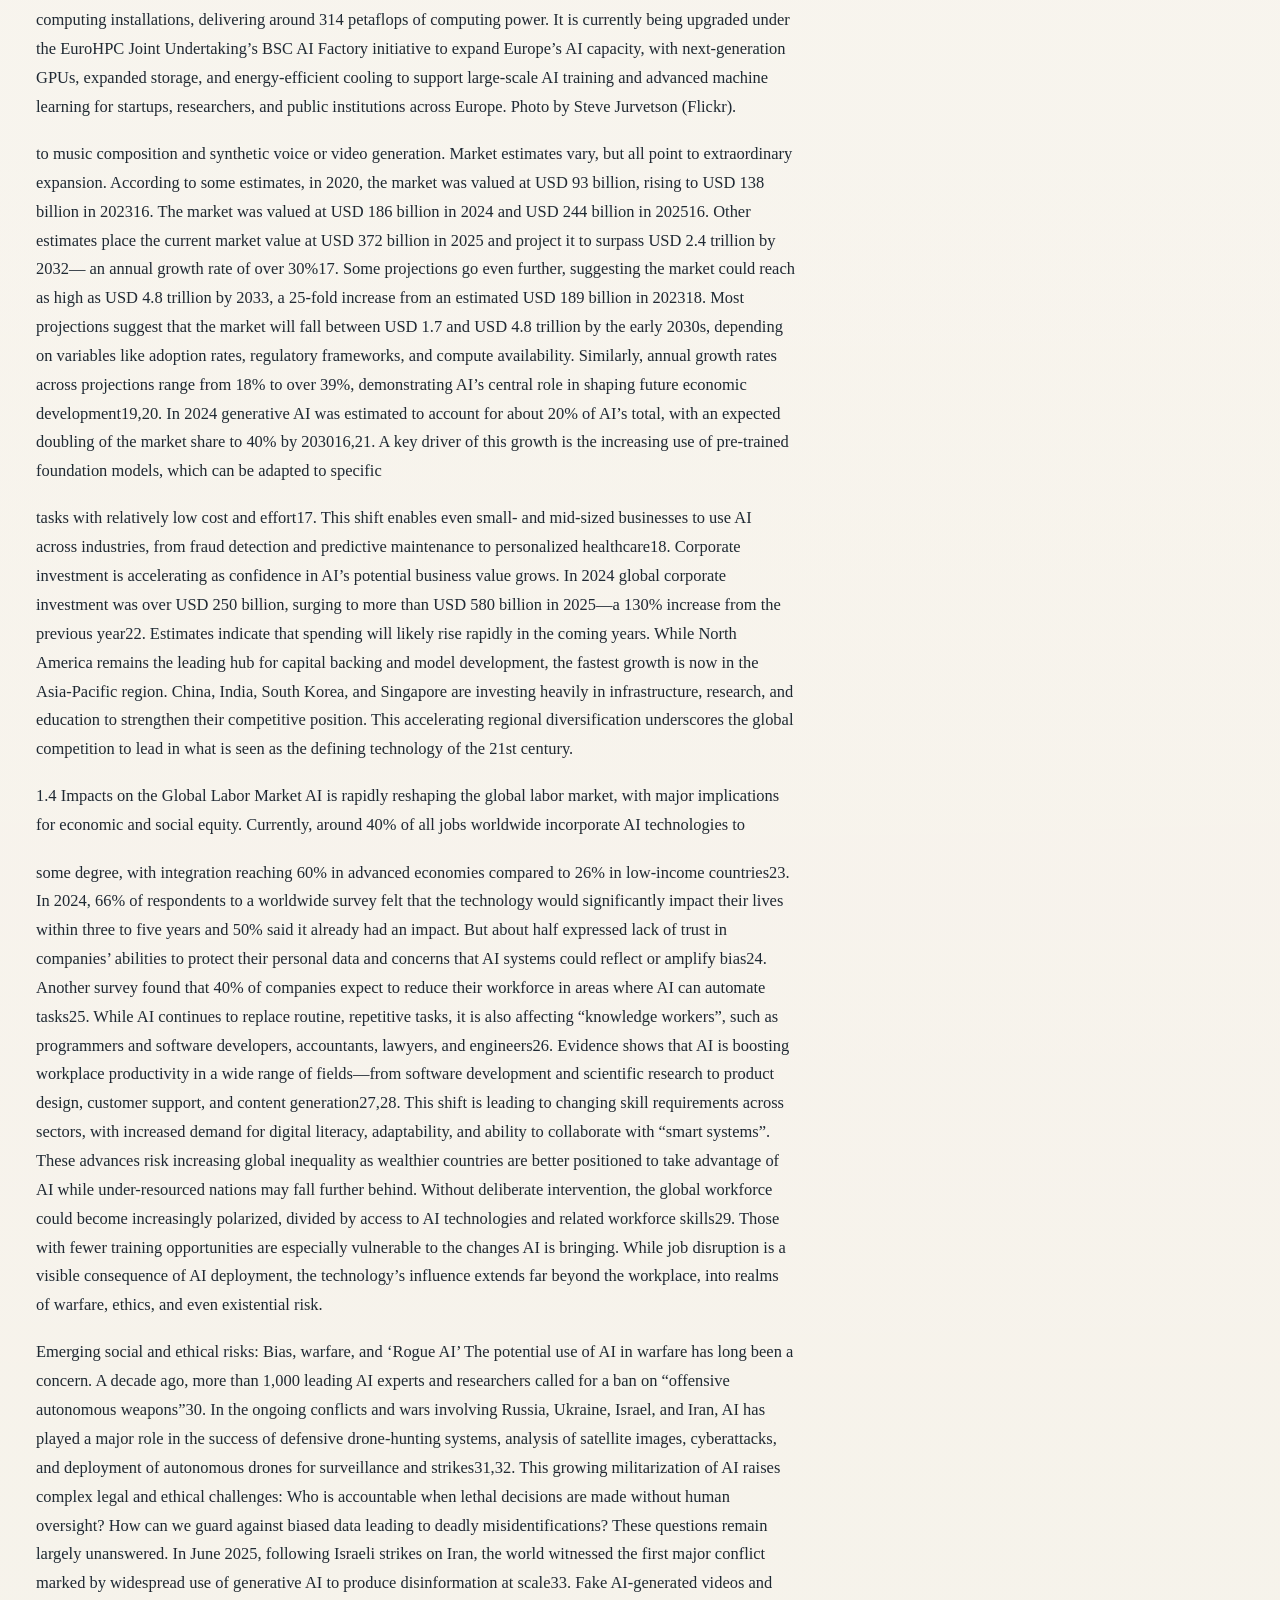
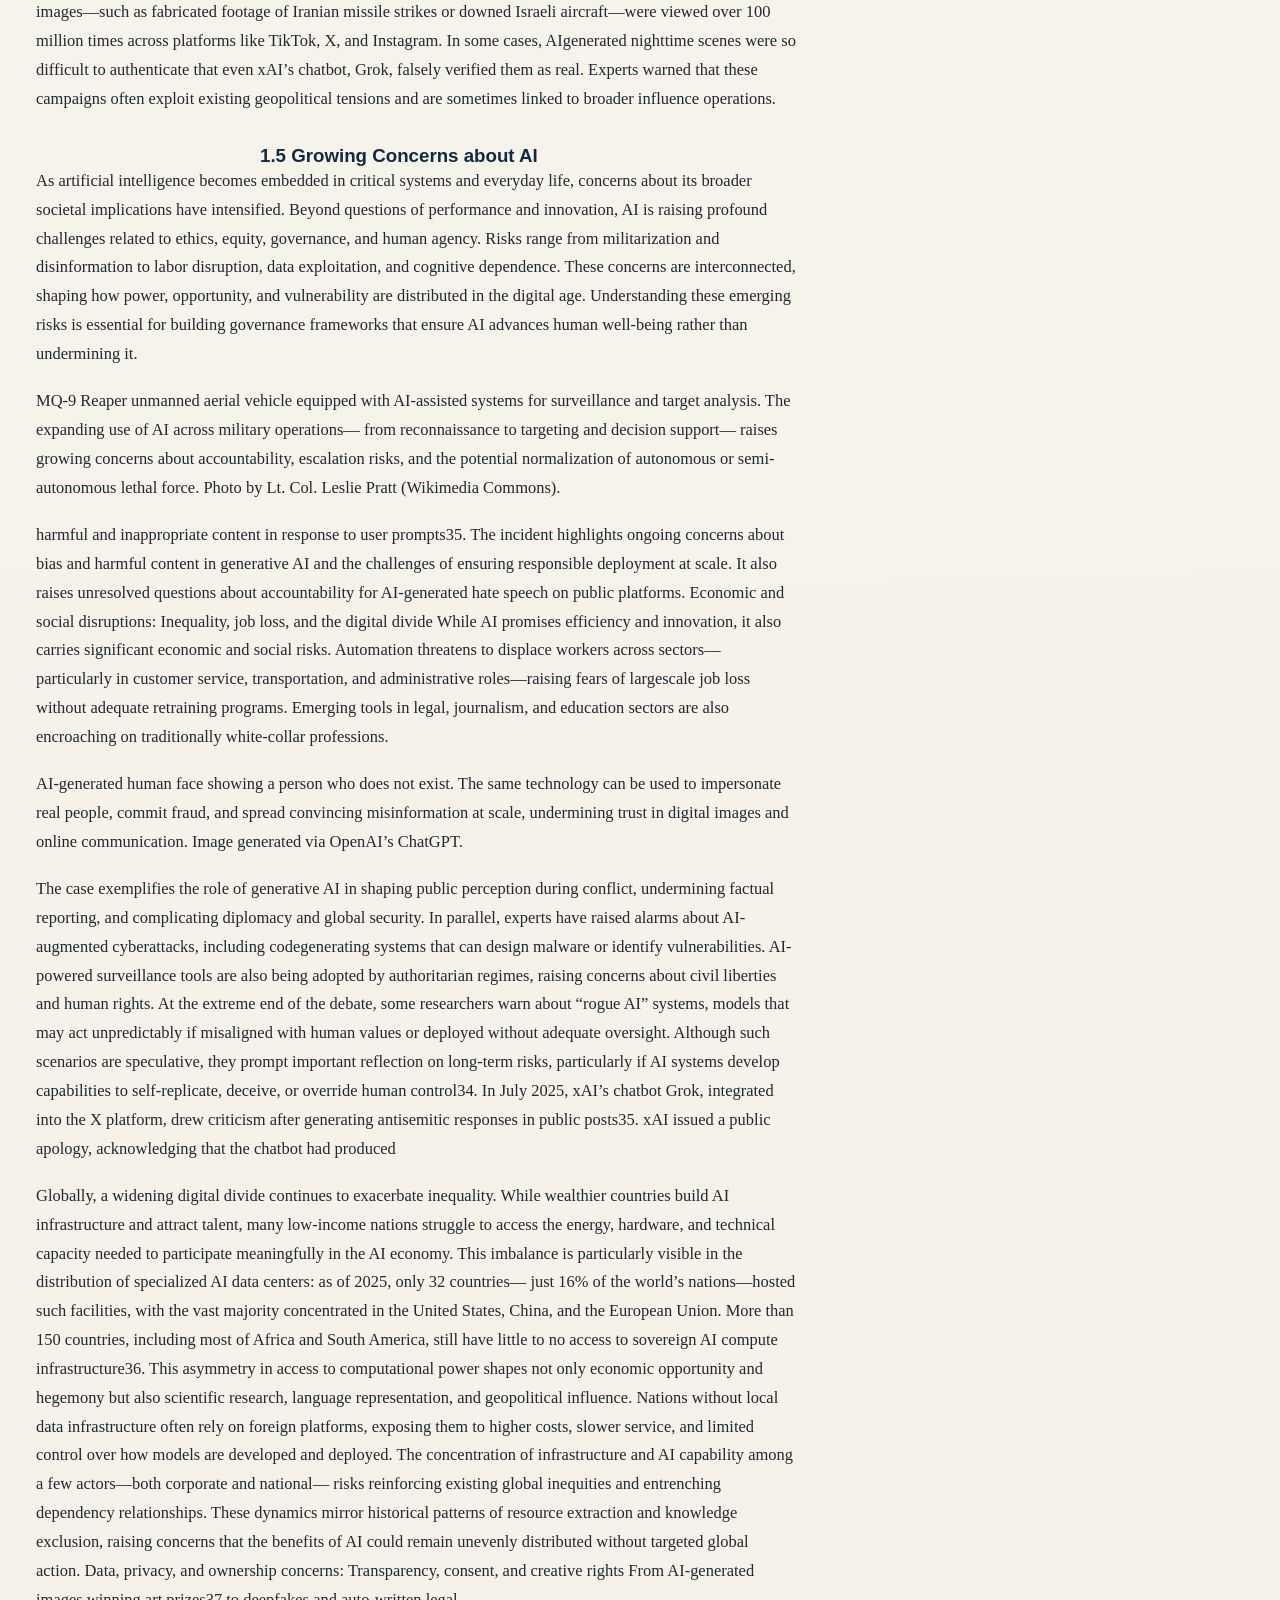
==== commit 2f44b286: "Move PDF link to source line" ====
--- a/UNU-INWEH-Report-The_Env_Cost_of_AI-2026-clean.html
+++ b/UNU-INWEH-Report-The_Env_Cost_of_AI-2026-clean.html
@@ -36,14 +36,12 @@
 <body>
 <header id="title-block-header">
 <h1 class="title">Environmental Cost of AI's Energy Use</h1>
-<p><a
-href="https://github.com/domingogallardo/unu-inweh-ai-energy-use-report/blob/main/UNU-INWEH-Report-The_Env_Cost_of_AI-2026.pdf">Open
-the original PDF from the repository</a></p>
 </header>
 <h1
 id="unu-inweh-report-the_env_cost_of_ai-2026">UNU-INWEH-Report-The_Env_Cost_of_AI-2026</h1>
 <p>Source PDF:
-<code>UNU-INWEH-Report-The_Env_Cost_of_AI-2026.pdf</code></p>
+<a
+href="https://github.com/domingogallardo/unu-inweh-ai-energy-use-report/blob/main/UNU-INWEH-Report-The_Env_Cost_of_AI-2026.pdf"><code>UNU-INWEH-Report-The_Env_Cost_of_AI-2026.pdf</code></a></p>
 <hr />
 <p>United Nations University</p>
 <p>Institute for Water, Environment and Health</p>
--- a/report.css
+++ b/report.css
@@ -4,7 +4,7 @@
 
 body {
   margin: 0;
-  padding: 56px 36px 96px;
+  padding: 56px max(36px, env(safe-area-inset-right)) 96px max(36px, env(safe-area-inset-left));
   font-family: Georgia, "Times New Roman", serif;
   line-height: 1.75;
   color: #1f2933;
@@ -16,6 +16,8 @@
 body > * {
   max-width: 760px;
   margin: 0 auto;
+  box-sizing: border-box;
+  width: 100%;
 }
 
 header#title-block-header {
@@ -116,7 +118,7 @@
 
 @media (max-width: 720px) {
   body {
-    padding: 28px 18px 56px;
+    padding: 28px max(20px, env(safe-area-inset-right)) 56px max(26px, env(safe-area-inset-left));
     line-height: 1.68;
   }
 
